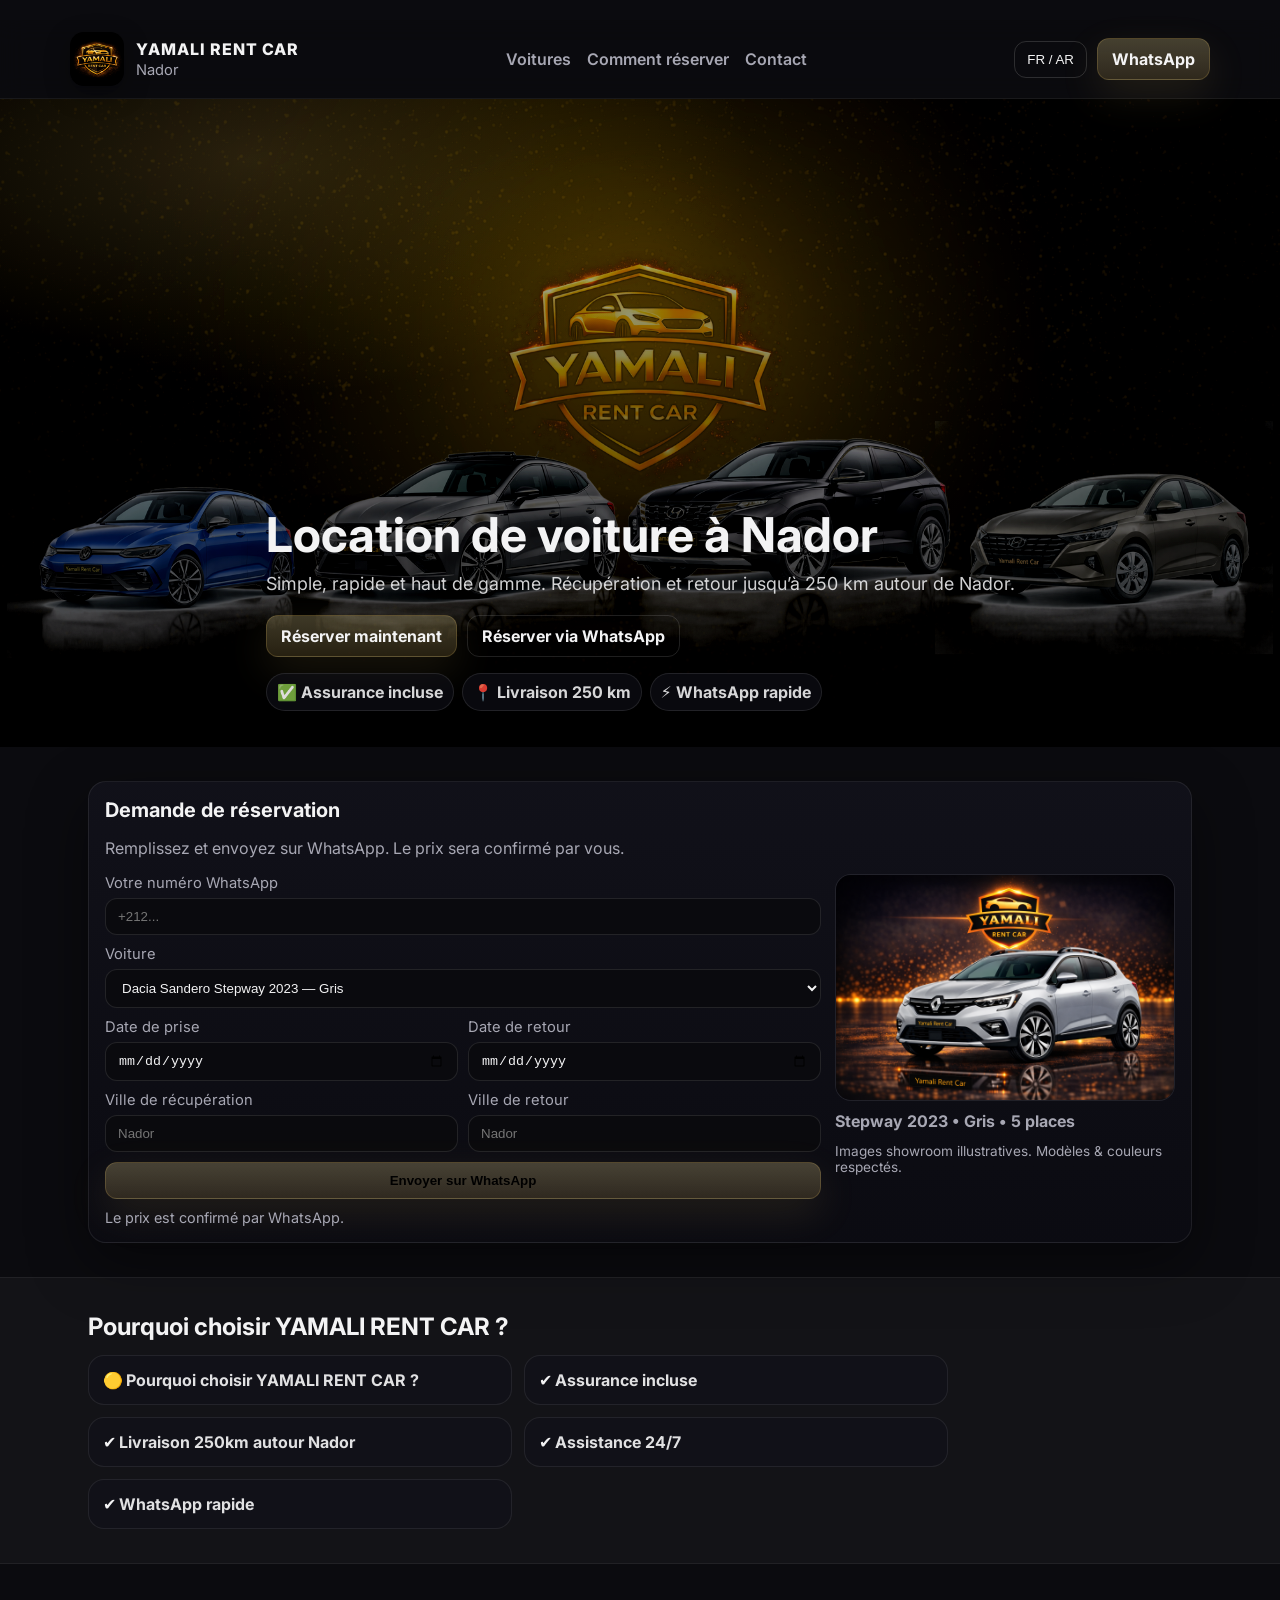
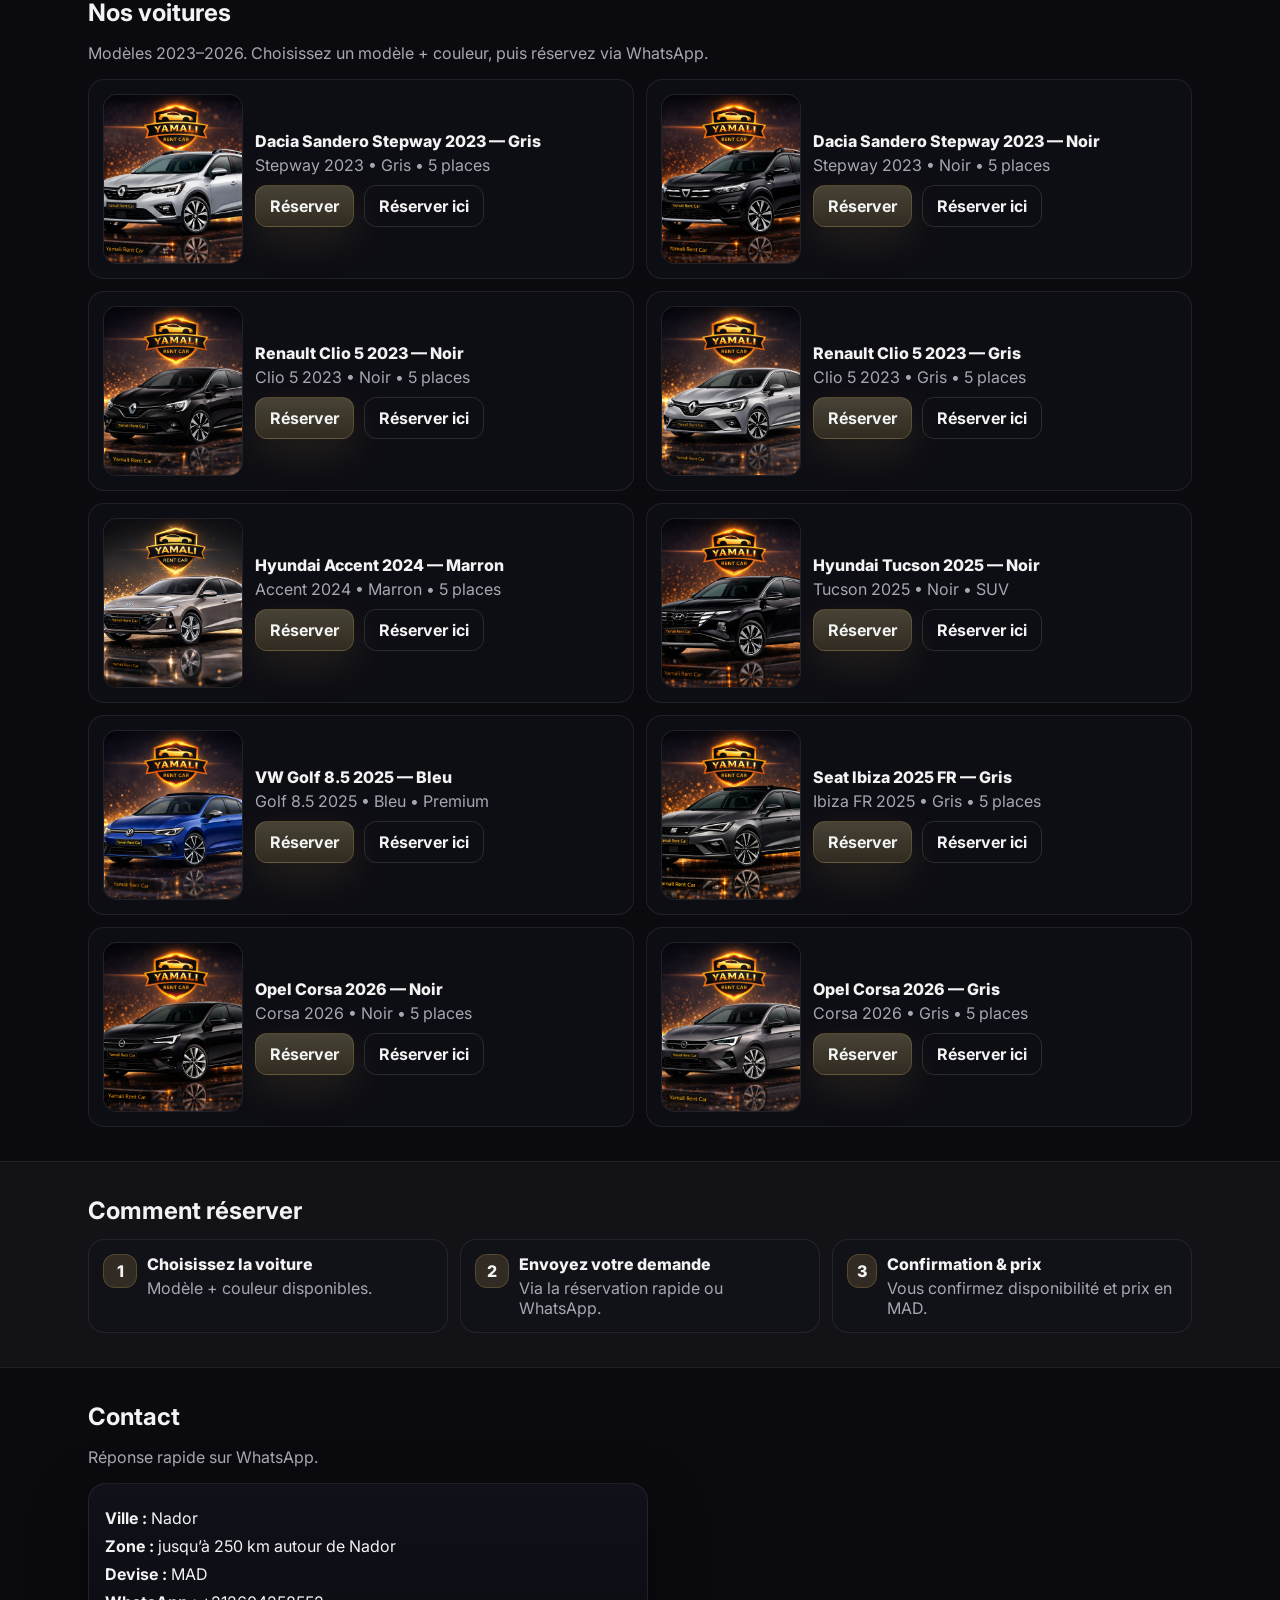
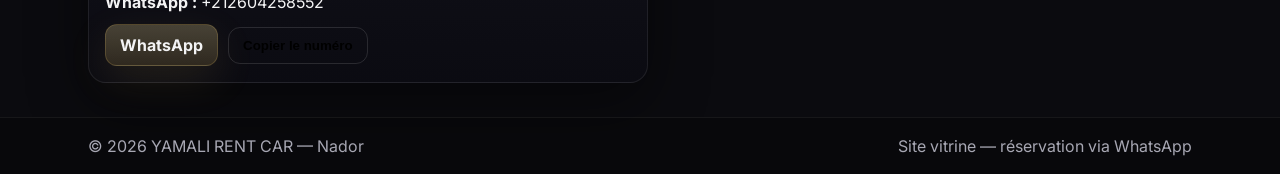
==== index.html @ b8cee0b6 "Add files via upload" ====
<!doctype html>
<html lang="fr" dir="ltr">
<head>
  <meta charset="utf-8" />
  <meta name="viewport" content="width=device-width, initial-scale=1" />
  <title>YAMALI RENT CAR — Nador | Location de voiture</title>
  <meta name="description" content="YAMALI RENT CAR à Nador — réservation rapide via WhatsApp. Récupération et retour jusqu’à 250 km autour de Nador." />
  <link rel="icon" href="assets/logo.png" />
  <link rel="preconnect" href="https://fonts.googleapis.com">
  <link rel="preconnect" href="https://fonts.gstatic.com" crossorigin>
  <link href="https://fonts.googleapis.com/css2?family=Inter:wght@400;600;800&family=Noto+Kufi+Arabic:wght@400;600;800&display=swap" rel="stylesheet">
  <link rel="stylesheet" href="styles.css?v=5" />
</head>
<body>
  <header class="header">
    <div class="container header__inner">
      <a class="brand" href="#top" aria-label="YAMALI RENT CAR">
        <img src="assets/logo.png" alt="YAMALI RENT CAR" class="brand__logo" />
        <div class="brand__text">
          <div class="brand__name">YAMALI RENT CAR</div>
          <div class="brand__city">Nador</div>
        </div>
      </a>

      <nav class="nav">
        <a href="#cars" data-i18n="nav_cars">Voitures</a>
        <a href="#how" data-i18n="nav_how">Comment réserver</a>
        <a href="#contact" data-i18n="nav_contact">Contact</a>
      </nav>

      <div class="actions">
        <button class="lang" id="langBtn" aria-label="Changer de langue">FR / AR</button>
        <a class="btn btn--primary" id="waTop" target="_blank" rel="noopener" href="https://wa.me/212604258552" data-i18n="cta_whatsapp">WhatsApp</a>
      </div>
    </div>
  </header>

  <main id="top">
    <section class="heroCover" aria-label="Hero">
      <div class="heroCover__bg" role="img" aria-label="Showroom"></div>
      <div class="container heroCover__inner">
        <h1 data-i18n="hero_title">Location de voiture à Nador</h1>
        <p class="lead" data-i18n="hero_sub">Simple, rapide et haut de gamme. Récupération et retour jusqu’à 250 km autour de Nador.</p>
        <div class="heroCover__cta">
          <a class="btn btn--primary" href="#reserve" data-i18n="cta_reserve">Réserver maintenant</a>
          <a class="btn btn--ghost" id="waHero" target="_blank" rel="noopener" href="https://wa.me/212604258552" data-i18n="cta_reserve_whatsapp">Réserver via WhatsApp</a>
        </div>

        <div class="badges">
          <div class="badge" data-i18n="badge_1">✅ Assurance incluse</div>
          <div class="badge" data-i18n="badge_2">📍 Livraison 250 km</div>
          <div class="badge" data-i18n="badge_3">⚡ WhatsApp rapide</div>
        </div>
      </div>
    </section>

    <section class="section" id="reserve">
      <div class="container">
        <div class="card">
          <div class="reserveHeader">
            <div>
              <h2 data-i18n="card_title">Demande de réservation</h2>
              <p class="muted" data-i18n="card_sub">Remplissez et envoyez sur WhatsApp. Le prix sera confirmé par vous.</p>
            </div>
          </div>

          <div class="reserve__grid">
            <form id="quickForm" class="reserve__form">
              <label>
                <span data-i18n="f_whatsapp">Votre numéro WhatsApp</span>
                <input id="clientPhone" type="tel" placeholder="+212..." required />
              </label>

              <label>
                <span data-i18n="f_car">Voiture</span>
                <select id="carSelect"></select>
              </label>

              <div class="grid2">
                <label>
                  <span data-i18n="f_pickup_date">Date de prise</span>
                  <input id="pickupDate" type="date" required />
                </label>
                <label>
                  <span data-i18n="f_return_date">Date de retour</span>
                  <input id="returnDate" type="date" required />
                </label>
              </div>

              <div class="grid2">
                <label>
                  <span data-i18n="f_pickup_city">Ville de récupération</span>
                  <input id="pickupCity" type="text" placeholder="Nador" />
                </label>
                <label>
                  <span data-i18n="f_return_city">Ville de retour</span>
                  <input id="returnCity" type="text" placeholder="Nador" />
                </label>
              </div>

              <button class="btn btn--primary btn--full" type="submit" data-i18n="f_send">
                Envoyer sur WhatsApp
              </button>
              <p class="hint" data-i18n="f_hint">Le prix est confirmé par WhatsApp.</p>
            </form>

            <div class="reserve__preview">
              <div class="preview__frame">
                <img id="carPreview" src="assets/cars/car_01.svg" alt="Aperçu voiture" />
              </div>
              <div class="preview__meta" id="carMeta"></div>
              <p class="hint small" data-i18n="photo_note">Images showroom illustratives. Modèles & couleurs respectés.</p>
            </div>
          </div>
        </div>
      </div>
    </section>

    <section class="section section--alt" id="why">
      <div class="container">
        <div class="section__head">
          <h2 data-i18n="why_title">Pourquoi choisir YAMALI RENT CAR ?</h2>
        </div>

        <div class="whyGrid">
          <div class="whyItem">🟡 <span data-i18n="why_0">Pourquoi choisir YAMALI RENT CAR ?</span></div>
          <div class="whyItem">✔ <span data-i18n="why_1">Assurance incluse</span></div>
          <div class="whyItem">✔ <span data-i18n="why_2">Livraison 250km autour Nador</span></div>
          <div class="whyItem">✔ <span data-i18n="why_3">Assistance 24/7</span></div>
          <div class="whyItem">✔ <span data-i18n="why_4">WhatsApp rapide</span></div>
        </div>
      </div>
    </section>

    <section id="cars" class="section">
      <div class="container">
        <div class="section__head">
          <h2 data-i18n="cars_title">Nos voitures</h2>
          <p class="muted" data-i18n="cars_sub">Modèles 2023–2026. Choisissez un modèle + couleur, puis réservez via WhatsApp.</p>
        </div>

        <div class="cars" id="carsGrid"></div>
      </div>
    </section>

    <section id="how" class="section section--alt">
      <div class="container">
        <div class="section__head">
          <h2 data-i18n="how_title">Comment réserver</h2>
        </div>

        <div class="steps">
          <div class="step">
            <div class="step__n">1</div>
            <div>
              <div class="step__t" data-i18n="how_1_t">Choisissez la voiture</div>
              <div class="muted" data-i18n="how_1_s">Modèle + couleur disponibles.</div>
            </div>
          </div>
          <div class="step">
            <div class="step__n">2</div>
            <div>
              <div class="step__t" data-i18n="how_2_t">Envoyez votre demande</div>
              <div class="muted" data-i18n="how_2_s">Via la réservation rapide ou WhatsApp.</div>
            </div>
          </div>
          <div class="step">
            <div class="step__n">3</div>
            <div>
              <div class="step__t" data-i18n="how_3_t">Confirmation & prix</div>
              <div class="muted" data-i18n="how_3_s">Vous confirmez disponibilité et prix en MAD.</div>
            </div>
          </div>
        </div>
      </div>
    </section>

    <section id="contact" class="section">
      <div class="container">
        <div class="section__head">
          <h2 data-i18n="contact_title">Contact</h2>
          <p class="muted" data-i18n="contact_sub">Réponse rapide sur WhatsApp.</p>
        </div>

        <div class="contact">
          <div class="contact__card card">
            <div class="contact__line"><strong data-i18n="contact_city">Ville :</strong> Nador</div>
            <div class="contact__line"><strong data-i18n="contact_area">Zone :</strong> <span data-i18n="contact_area_val">jusqu’à 250 km autour de Nador</span></div>
            <div class="contact__line"><strong data-i18n="contact_currency">Devise :</strong> MAD</div>
            <div class="contact__line"><strong data-i18n="contact_phone">WhatsApp :</strong> <span id="phoneText"></span></div>

            <div class="contact__cta">
              <a class="btn btn--primary" id="waBottom" target="_blank" rel="noopener" href="https://wa.me/212604258552" data-i18n="cta_whatsapp">WhatsApp</a>
              <button class="btn btn--ghost" id="copyBtn" type="button" data-i18n="cta_copy">Copier le numéro</button>
              <span class="hint" id="copyHint"></span>
            </div>
          </div>
        </div>
      </div>
    </section>
  </main>

  <footer class="footer">
    <div class="container footer__inner">
      <div>© <span id="year"></span> YAMALI RENT CAR — Nador</div>
      <div class="muted">Site vitrine — réservation via WhatsApp</div>
    </div>
  </footer>

  <script src="script.js?v=5"></script>
</body>
</html>
---- styles.css ----
:root{
  --bg:#0b0b0f;
  --card:#12121a;
  --txt:#f3f3f4;
  --muted:#a7a7b3;
  --gold:#d6b25e;
  --gold2:#f0dc97;
  --border:rgba(214,178,94,.22);
  --shadow: 0 20px 60px rgba(0,0,0,.45);
}
*{box-sizing:border-box}
html,body{margin:0;padding:0}
body{
  font-family: Inter, system-ui, -apple-system, Segoe UI, Roboto, Arial, sans-serif;
  background: var(--bg);
  color: var(--txt);
}
[dir="rtl"] body{font-family:"Noto Kufi Arabic", Inter, system-ui, sans-serif;}
a{color:inherit;text-decoration:none}
.container{max-width:1140px;margin:0 auto;padding:0 18px}

.header{
  position:sticky;top:0;z-index:50;
  backdrop-filter: blur(12px);
  background: rgba(11,11,15,.65);
  border-bottom:1px solid rgba(255,255,255,.06);
}
.header__inner{display:flex;align-items:center;justify-content:space-between;gap:12px;padding:12px 0}
.brand{display:flex;align-items:center;gap:12px}
.brand__logo{width:54px;height:54px;object-fit:cover;border-radius:14px;box-shadow:0 8px 24px rgba(0,0,0,.35)}
.brand__name{font-weight:800;letter-spacing:.06em}
.brand__city{color:var(--muted);font-size:.92rem;margin-top:2px}
.nav{display:flex;gap:16px}
.nav a{color:var(--muted);font-weight:600}
.nav a:hover{color:var(--txt)}
.actions{display:flex;gap:10px;align-items:center}
.lang{
  background:transparent;border:1px solid rgba(255,255,255,.14);
  color:var(--txt);padding:10px 12px;border-radius:12px;cursor:pointer;
}
.btn{
  display:inline-flex;align-items:center;justify-content:center;
  padding:10px 14px;border-radius:12px;font-weight:700;gap:8px;
  border:1px solid rgba(255,255,255,.12);
  transition: transform .12s ease, border-color .12s ease, background .12s ease;
}
.btn--primary{
  background: linear-gradient(180deg, rgba(240,220,151,.26), rgba(214,178,94,.18));
  border-color: var(--border);
  box-shadow: 0 14px 40px rgba(214,178,94,.12);
}
.btn--primary:hover{transform:translateY(-1px); border-color: rgba(214,178,94,.36)}
.btn--ghost{background:transparent}
.btn--full{width:100%}

.heroCover{
  position:relative;
  min-height: 72vh;
  display:flex;
  align-items:flex-end;
  padding: 34px 0 26px;
  overflow:hidden;
}
.heroCover__bg{
  position:absolute; inset:0;
  background-image: url("/assets/showroom/showroom_01.svg");
  background-size: cover;
  background-position: center;
  transform: scale(1.02);
  filter: saturate(1.05) contrast(1.05);
}
.heroCover__bg:after{
  content:"";
  position:absolute; inset:0;
  background: radial-gradient(900px 420px at 20% 10%, rgba(214,178,94,.20), transparent 55%),
              linear-gradient(180deg, rgba(0,0,0,.25), rgba(0,0,0,.78));
}
.heroCover__inner{
  position:relative;
  max-width: 900px;
  padding-bottom: 10px;
}
.heroCover h1{
  font-size: 3.0rem; line-height:1.05; margin: 0 0 10px;
  text-shadow: 0 20px 50px rgba(0,0,0,.6);
}
.lead{color: rgba(243,243,244,.86); font-size:1.12rem; line-height:1.6; margin:0 0 16px; max-width: 760px}
.heroCover__cta{display:flex;gap:10px;flex-wrap:wrap}
.badges{display:flex;gap:8px;flex-wrap:wrap;margin-top:16px}
.badge{
  border:1px solid rgba(255,255,255,.10);
  background: rgba(18,18,26,.55);
  padding:8px 10px;border-radius:999px;color:rgba(243,243,244,.88);font-weight:700;
}

.section{padding:34px 0}
.section--alt{background: rgba(255,255,255,.03);border-top:1px solid rgba(255,255,255,.06);border-bottom:1px solid rgba(255,255,255,.06)}
.section__head{margin-bottom:14px}
.section__head h2{margin:0 0 6px}

.card{
  background: linear-gradient(180deg, rgba(18,18,26,.92), rgba(12,12,18,.92));
  border:1px solid rgba(255,255,255,.08);
  border-radius:18px;padding:16px;box-shadow:var(--shadow);
}
.card h2{margin:0 0 6px;font-size:1.25rem}
.muted{color:var(--muted)}
.hint{margin:0;color:var(--muted);font-size:.9rem}
.hint.small{margin-top:10px;font-size:.85rem}

.reserve__grid{display:grid;grid-template-columns: 1fr 340px;gap:14px;margin-top:12px}
.reserve__preview .preview__frame{
  border-radius:16px;
  border:1px solid rgba(255,255,255,.08);
  overflow:hidden;
  background: rgba(18,18,26,.55);
}
.reserve__preview img{display:block;width:100%;height:auto;opacity:0;transform:translateY(3px);transition:opacity .18s ease, transform .18s ease}
.reserve__preview img.show{opacity:1;transform:translateY(0)}
.preview__meta{margin-top:10px;color:var(--muted);font-weight:700;line-height:1.35}

form{display:flex;flex-direction:column;gap:10px}
label span{display:block;color:var(--muted);font-size:.92rem;margin-bottom:6px}
input,select{
  width:100%;padding:10px 12px;border-radius:12px;
  background: rgba(10,10,14,.9);
  border:1px solid rgba(255,255,255,.10);
  color:var(--txt);
}
.grid2{display:grid;grid-template-columns: 1fr 1fr;gap:10px}

.whyGrid{
  display:grid;
  grid-template-columns: repeat(2, minmax(0,1fr));
  gap:12px;
  max-width: 860px;
}
.whyItem{
  padding:14px;
  border-radius:16px;
  border:1px solid rgba(255,255,255,.08);
  background: rgba(18,18,26,.55);
  font-weight:800;
}
.whyItem span{font-weight:700;color: rgba(243,243,244,.92)}

.cars{display:grid;grid-template-columns: repeat(2, 1fr);gap:12px}
.car{
  padding:14px;border-radius:16px;
  border:1px solid rgba(255,255,255,.08);
  background: rgba(18,18,26,.55);
  display:grid;grid-template-columns: 140px 1fr;gap:12px;align-items:center;
}
.car__img{
  height:170px;
border-radius:14px;overflow:hidden;border:1px solid rgba(255,255,255,.08);
  background: rgba(18,18,26,.55);
}
.car__img img{display:block;width:100%;height:100%;object-fit:cover}
.car__name{font-weight:800}
.car__sub{color:var(--muted);margin-top:4px}
.car__actions{margin-top:10px;display:flex;gap:10px;flex-wrap:wrap}

.steps{display:grid;grid-template-columns: repeat(3, 1fr);gap:12px}
.step{display:flex;gap:10px;align-items:flex-start;padding:14px;border-radius:16px;border:1px solid rgba(255,255,255,.08);background: rgba(18,18,26,.55)}
.step__n{width:34px;height:34px;border-radius:12px;background: rgba(214,178,94,.16);border:1px solid var(--border);display:flex;align-items:center;justify-content:center;font-weight:800}
.step__t{font-weight:800;margin-bottom:4px}

.contact__card{max-width:560px}
.contact__line{margin:8px 0}
.contact__cta{display:flex;gap:10px;flex-wrap:wrap;margin-top:12px;align-items:center}
.footer{padding:18px 0;border-top:1px solid rgba(255,255,255,.06);background: rgba(0,0,0,.25)}
.footer__inner{display:flex;justify-content:space-between;gap:10px;flex-wrap:wrap;color:var(--muted)}

@media (max-width: 980px){
  .nav{display:none}
  .cars{grid-template-columns:1fr}
  .steps{grid-template-columns:1fr}
  .reserve__grid{grid-template-columns: 1fr}
  .heroCover h1{font-size:2.05rem}
  .whyGrid{grid-template-columns:1fr}
}


/* V4 fix: always show preview images (avoid opacity hidden on some browsers/caches) */
.reserve__preview img{opacity:1 !important;transform:none !important;}
/* FIX GLOBAL: le header fixe cache le contenu */
:root { --navH: 20px; }  /* si besoin: 88px ou 104px */

body {
  padding-top: var(--navH) !important;
}

/* le hero n'a plus besoin d'être poussé trop bas */
.hero {
  padding-top: 40px !important;
}
section, .section {
  scroll-margin-top: calc(var(--navH) + 16px);
}
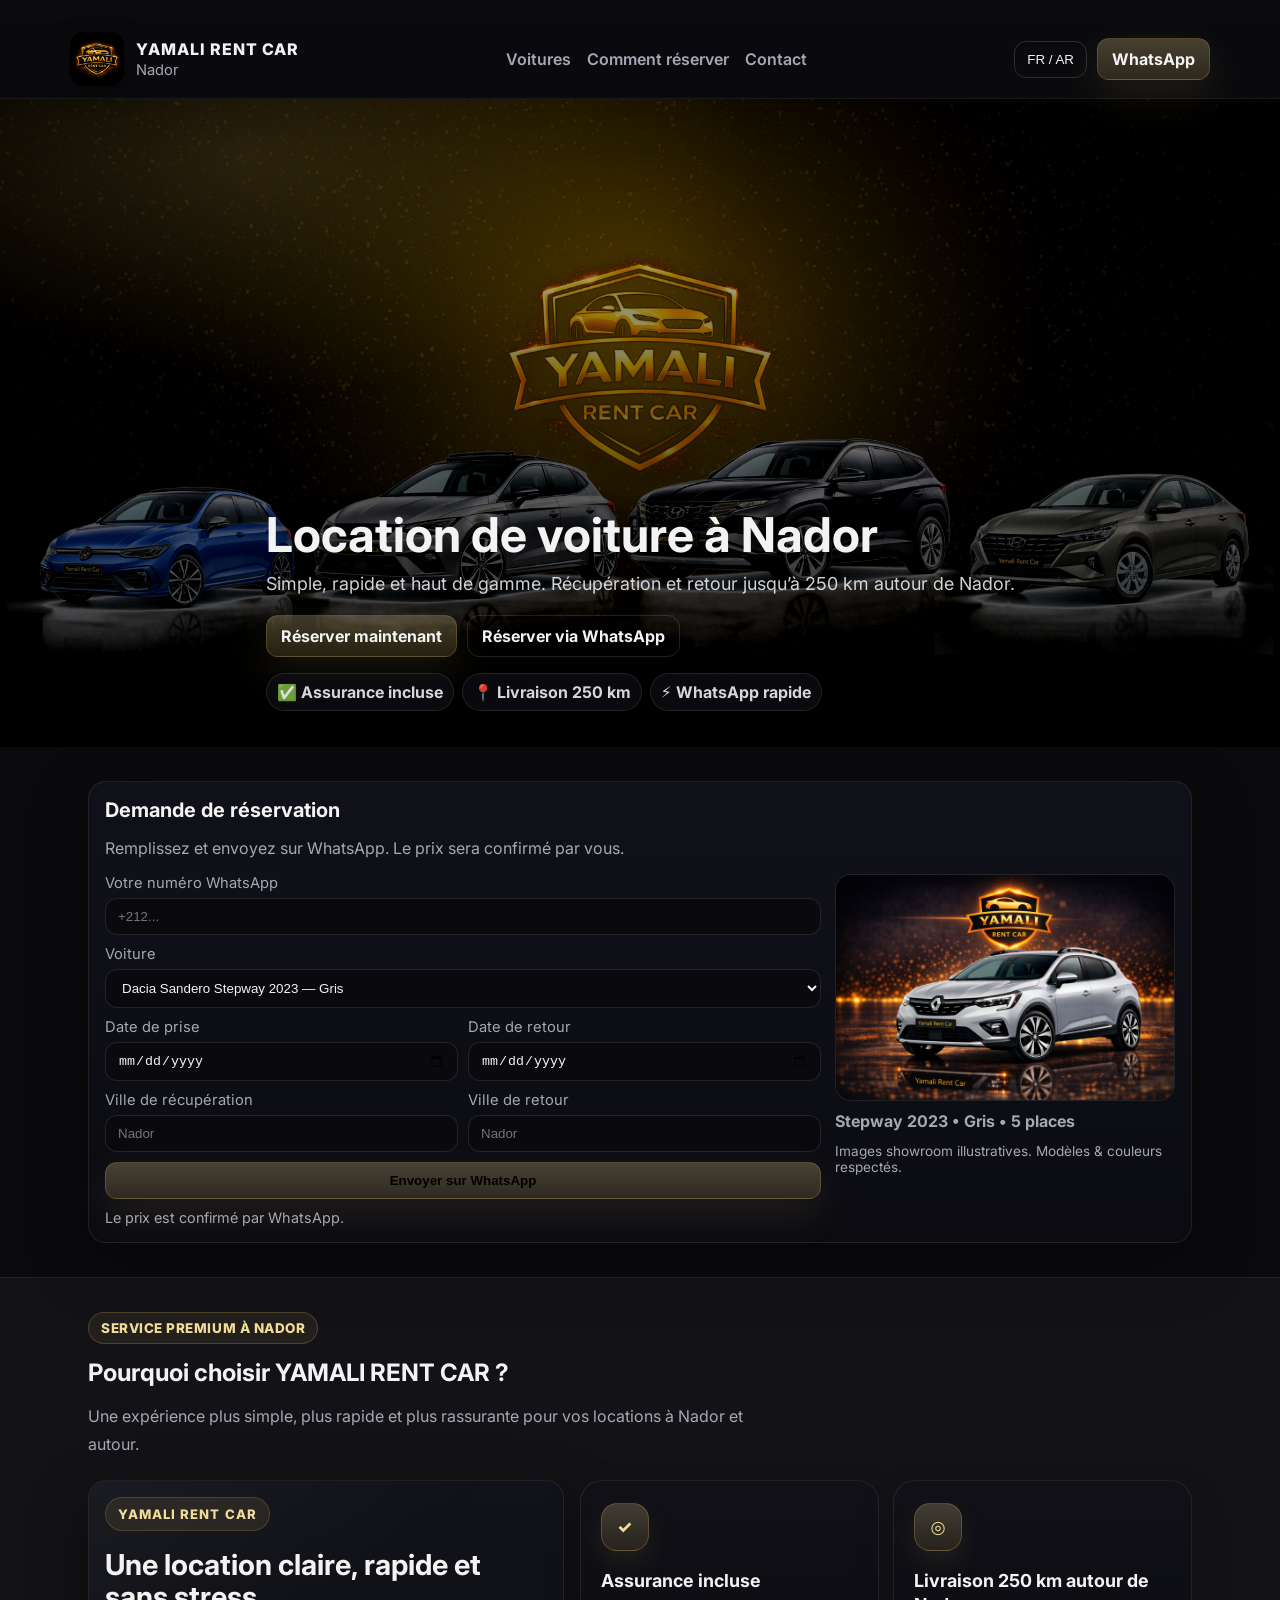
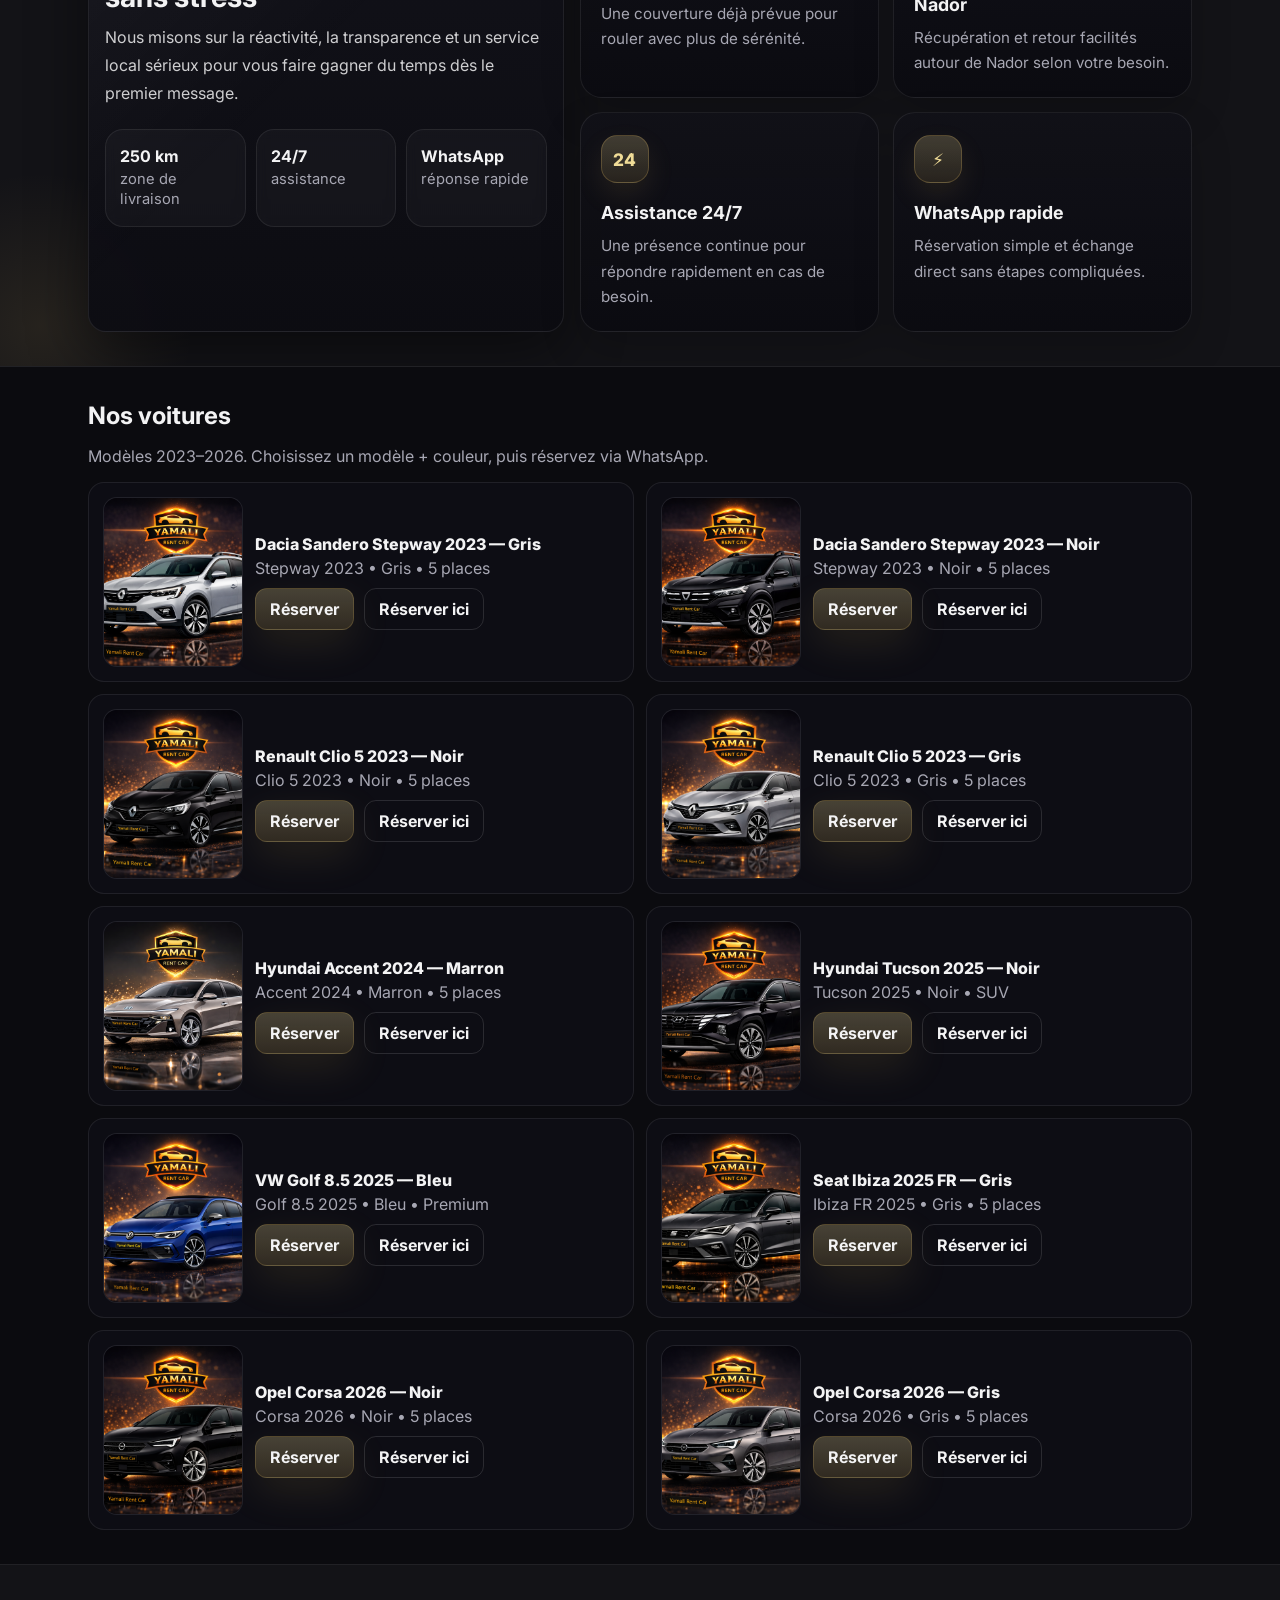
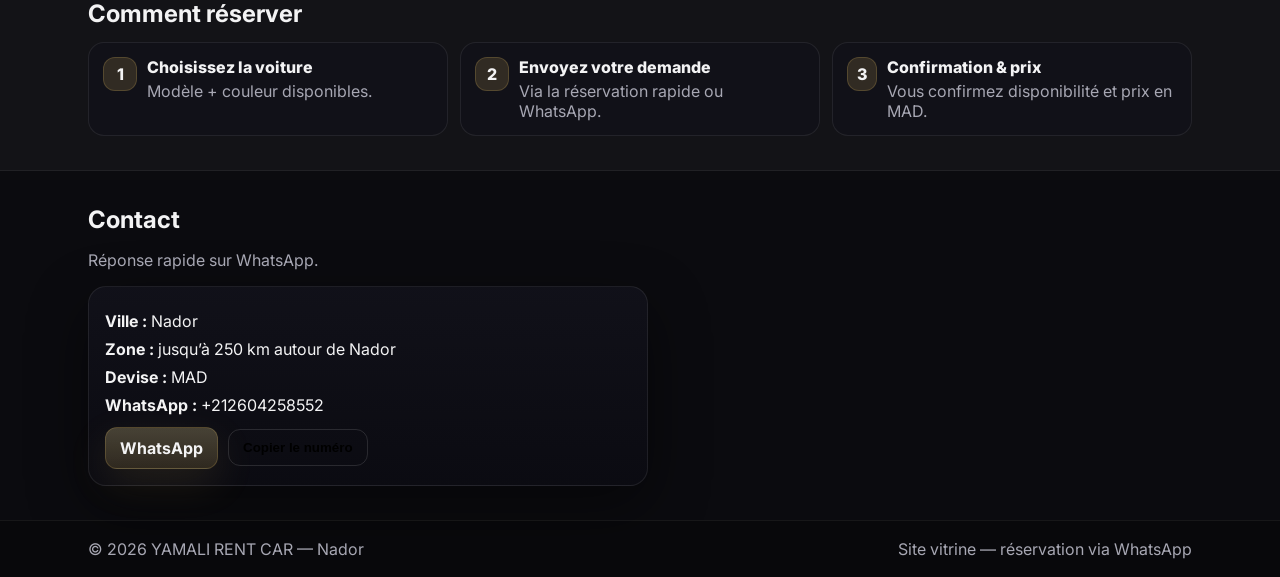
==== commit 142cae16: "Add files via upload" ====
--- a/index.html
+++ b/index.html
@@ -9,7 +9,7 @@
   <link rel="preconnect" href="https://fonts.googleapis.com">
   <link rel="preconnect" href="https://fonts.gstatic.com" crossorigin>
   <link href="https://fonts.googleapis.com/css2?family=Inter:wght@400;600;800&family=Noto+Kufi+Arabic:wght@400;600;800&display=swap" rel="stylesheet">
-  <link rel="stylesheet" href="styles.css?v=5" />
+  <link rel="stylesheet" href="styles.css?v=6" />
 </head>
 <body>
   <header class="header">
@@ -116,18 +116,71 @@
       </div>
     </section>
 
-    <section class="section section--alt" id="why">
-      <div class="container">
-        <div class="section__head">
-          <h2 data-i18n="why_title">Pourquoi choisir YAMALI RENT CAR ?</h2>
-        </div>
-
-        <div class="whyGrid">
-          <div class="whyItem">🟡 <span data-i18n="why_0">Pourquoi choisir YAMALI RENT CAR ?</span></div>
-          <div class="whyItem">✔ <span data-i18n="why_1">Assurance incluse</span></div>
-          <div class="whyItem">✔ <span data-i18n="why_2">Livraison 250km autour Nador</span></div>
-          <div class="whyItem">✔ <span data-i18n="why_3">Assistance 24/7</span></div>
-          <div class="whyItem">✔ <span data-i18n="why_4">WhatsApp rapide</span></div>
+    <section class="section section--alt whySection" id="why">
+      <div class="container">
+        <div class="section__head whySection__head">
+          <div>
+            <span class="section__eyebrow" data-i18n="why_eyebrow">Service premium à Nador</span>
+            <h2 data-i18n="why_title">Pourquoi choisir YAMALI RENT CAR ?</h2>
+            <p class="muted whySection__sub" data-i18n="why_sub">Une expérience plus simple, plus rapide et plus rassurante pour vos locations à Nador et autour.</p>
+          </div>
+        </div>
+
+        <div class="whyShowcase">
+          <div class="whyIntro card">
+            <div class="whyIntro__badge">YAMALI RENT CAR</div>
+            <h3 data-i18n="why_lead_title">Une location claire, rapide et sans stress</h3>
+            <p data-i18n="why_lead_text">Nous misons sur la réactivité, la transparence et un service local sérieux pour vous faire gagner du temps dès le premier message.</p>
+
+            <div class="whyStats">
+              <div class="whyStat">
+                <strong>250 km</strong>
+                <span data-i18n="why_stat_1">zone de livraison</span>
+              </div>
+              <div class="whyStat">
+                <strong>24/7</strong>
+                <span data-i18n="why_stat_2">assistance</span>
+              </div>
+              <div class="whyStat">
+                <strong>WhatsApp</strong>
+                <span data-i18n="why_stat_3">réponse rapide</span>
+              </div>
+            </div>
+          </div>
+
+          <div class="whyCards">
+            <article class="whyCard">
+              <div class="whyCard__icon">✓</div>
+              <div>
+                <h3 data-i18n="why_1">Assurance incluse</h3>
+                <p data-i18n="why_1_desc">Une couverture déjà prévue pour rouler avec plus de sérénité.</p>
+              </div>
+            </article>
+
+            <article class="whyCard">
+              <div class="whyCard__icon">◎</div>
+              <div>
+                <h3 data-i18n="why_2">Livraison 250 km autour de Nador</h3>
+                <p data-i18n="why_2_desc">Récupération et retour facilités autour de Nador selon votre besoin.</p>
+              </div>
+            </article>
+
+            <article class="whyCard">
+              <div class="whyCard__icon">24</div>
+              <div>
+                <h3 data-i18n="why_3">Assistance 24/7</h3>
+                <p data-i18n="why_3_desc">Une présence continue pour répondre rapidement en cas de besoin.</p>
+              </div>
+            </article>
+
+            <article class="whyCard">
+              <div class="whyCard__icon">⚡</div>
+              <div>
+                <h3 data-i18n="why_4">WhatsApp rapide</h3>
+                <p data-i18n="why_4_desc">Réservation simple et échange direct sans étapes compliquées.</p>
+              </div>
+            </article>
+          </div>
         </div>
       </div>
     </section>
@@ -207,6 +260,6 @@
     </div>
   </footer>
 
-  <script src="script.js?v=5"></script>
+  <script src="script.js?v=6"></script>
 </body>
 </html>
--- a/styles.css
+++ b/styles.css
@@ -98,6 +98,77 @@
 .section__head{margin-bottom:14px}
 .section__head h2{margin:0 0 6px}
 
+.section__eyebrow{display:inline-flex;align-items:center;gap:8px;padding:7px 12px;border-radius:999px;border:1px solid rgba(214,178,94,.24);background:rgba(214,178,94,.08);color:var(--gold2);font-size:.84rem;font-weight:800;letter-spacing:.04em;text-transform:uppercase;margin-bottom:14px}
+
+.whySection{position:relative;overflow:hidden}
+.whySection:before{
+  content:"";
+  position:absolute;inset:auto auto -120px -120px;
+  width:320px;height:320px;border-radius:50%;
+  background:radial-gradient(circle, rgba(214,178,94,.10), transparent 68%);
+  pointer-events:none;
+}
+.whySection__head{margin-bottom:22px}
+.whySection__sub{max-width:700px;line-height:1.7}
+.whyShowcase{display:grid;grid-template-columns:minmax(280px, 1.05fr) minmax(0, 1.35fr);gap:16px;align-items:stretch}
+.whyIntro{
+  position:relative;
+  padding:24px;
+  border-radius:24px;
+  overflow:hidden;
+  background:
+    radial-gradient(420px 240px at 18% 0%, rgba(214,178,94,.16), transparent 62%),
+    linear-gradient(180deg, rgba(20,20,29,.98), rgba(10,10,16,.96));
+  border:1px solid rgba(214,178,94,.14);
+}
+.whyIntro:after{
+  content:"";
+  position:absolute;inset:0;
+  background:linear-gradient(135deg, rgba(255,255,255,.04), transparent 45%);
+  pointer-events:none;
+}
+.whyIntro__badge{
+  display:inline-flex;align-items:center;justify-content:center;
+  min-height:34px;padding:0 12px;border-radius:999px;
+  border:1px solid rgba(214,178,94,.20);
+  background:rgba(214,178,94,.10);
+  color:var(--gold2);font-weight:800;font-size:.82rem;letter-spacing:.08em;
+}
+.whyIntro h3{margin:18px 0 10px;font-size:1.8rem;line-height:1.12;max-width:420px}
+.whyIntro p{margin:0;color:rgba(243,243,244,.84);line-height:1.75;max-width:500px}
+.whyStats{display:grid;grid-template-columns:repeat(3, minmax(0,1fr));gap:10px;margin-top:22px}
+.whyStat{
+  padding:16px 14px;border-radius:18px;
+  border:1px solid rgba(255,255,255,.08);
+  background:rgba(255,255,255,.03);
+  backdrop-filter:blur(6px);
+}
+.whyStat strong{display:block;font-size:1rem;color:var(--txt);margin-bottom:4px}
+.whyStat span{display:block;color:var(--muted);font-size:.92rem;line-height:1.35}
+.whyCards{display:grid;grid-template-columns:repeat(2, minmax(0,1fr));gap:14px}
+.whyCard{
+  position:relative;
+  padding:22px 20px;
+  border-radius:22px;
+  border:1px solid rgba(255,255,255,.08);
+  background:linear-gradient(180deg, rgba(17,17,24,.92), rgba(11,11,16,.90));
+  box-shadow:0 18px 40px rgba(0,0,0,.18);
+  min-height:176px;
+  transition:transform .18s ease, border-color .18s ease, box-shadow .18s ease;
+}
+.whyCard:hover{transform:translateY(-3px);border-color:rgba(214,178,94,.24);box-shadow:0 22px 54px rgba(0,0,0,.24)}
+.whyCard__icon{
+  width:48px;height:48px;border-radius:16px;
+  display:flex;align-items:center;justify-content:center;
+  margin-bottom:18px;
+  background:linear-gradient(180deg, rgba(240,220,151,.22), rgba(214,178,94,.12));
+  border:1px solid rgba(214,178,94,.26);
+  color:var(--gold2);font-weight:800;font-size:1.08rem;
+  box-shadow:0 12px 28px rgba(214,178,94,.10);
+}
+.whyCard h3{margin:0 0 8px;font-size:1.12rem;line-height:1.35}
+.whyCard p{margin:0;color:var(--muted);line-height:1.65;font-size:.95rem}
+
 .card{
   background: linear-gradient(180deg, rgba(18,18,26,.92), rgba(12,12,18,.92));
   border:1px solid rgba(255,255,255,.08);
@@ -129,21 +200,6 @@
 }
 .grid2{display:grid;grid-template-columns: 1fr 1fr;gap:10px}
 
-.whyGrid{
-  display:grid;
-  grid-template-columns: repeat(2, minmax(0,1fr));
-  gap:12px;
-  max-width: 860px;
-}
-.whyItem{
-  padding:14px;
-  border-radius:16px;
-  border:1px solid rgba(255,255,255,.08);
-  background: rgba(18,18,26,.55);
-  font-weight:800;
-}
-.whyItem span{font-weight:700;color: rgba(243,243,244,.92)}
-
 .cars{display:grid;grid-template-columns: repeat(2, 1fr);gap:12px}
 .car{
   padding:14px;border-radius:16px;
@@ -178,7 +234,15 @@
   .steps{grid-template-columns:1fr}
   .reserve__grid{grid-template-columns: 1fr}
   .heroCover h1{font-size:2.05rem}
-  .whyGrid{grid-template-columns:1fr}
+  .whyShowcase{grid-template-columns:1fr}
+}
+
+@media (max-width: 720px){
+  .whyIntro{padding:20px}
+  .whyIntro h3{font-size:1.45rem}
+  .whyStats{grid-template-columns:1fr}
+  .whyCards{grid-template-columns:1fr}
+  .whyCard{min-height:auto;padding:18px}
 }
 
 
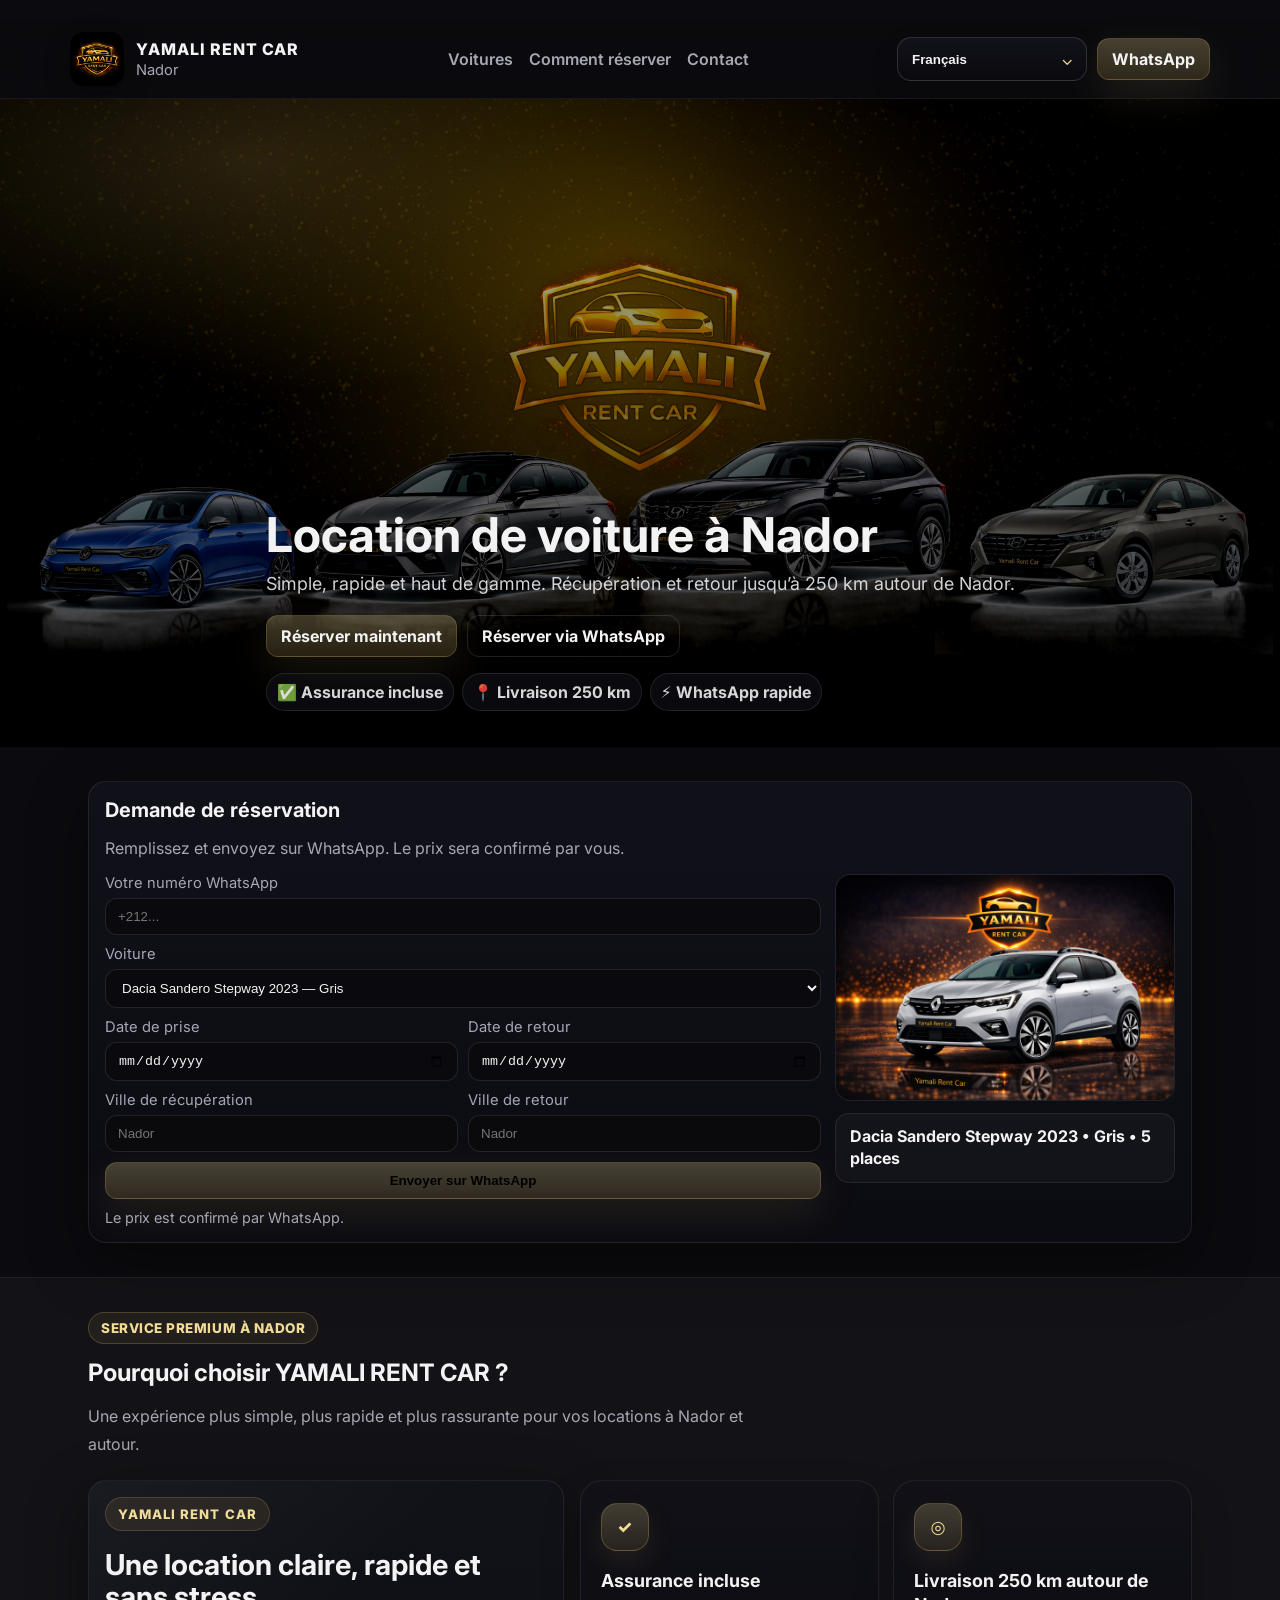
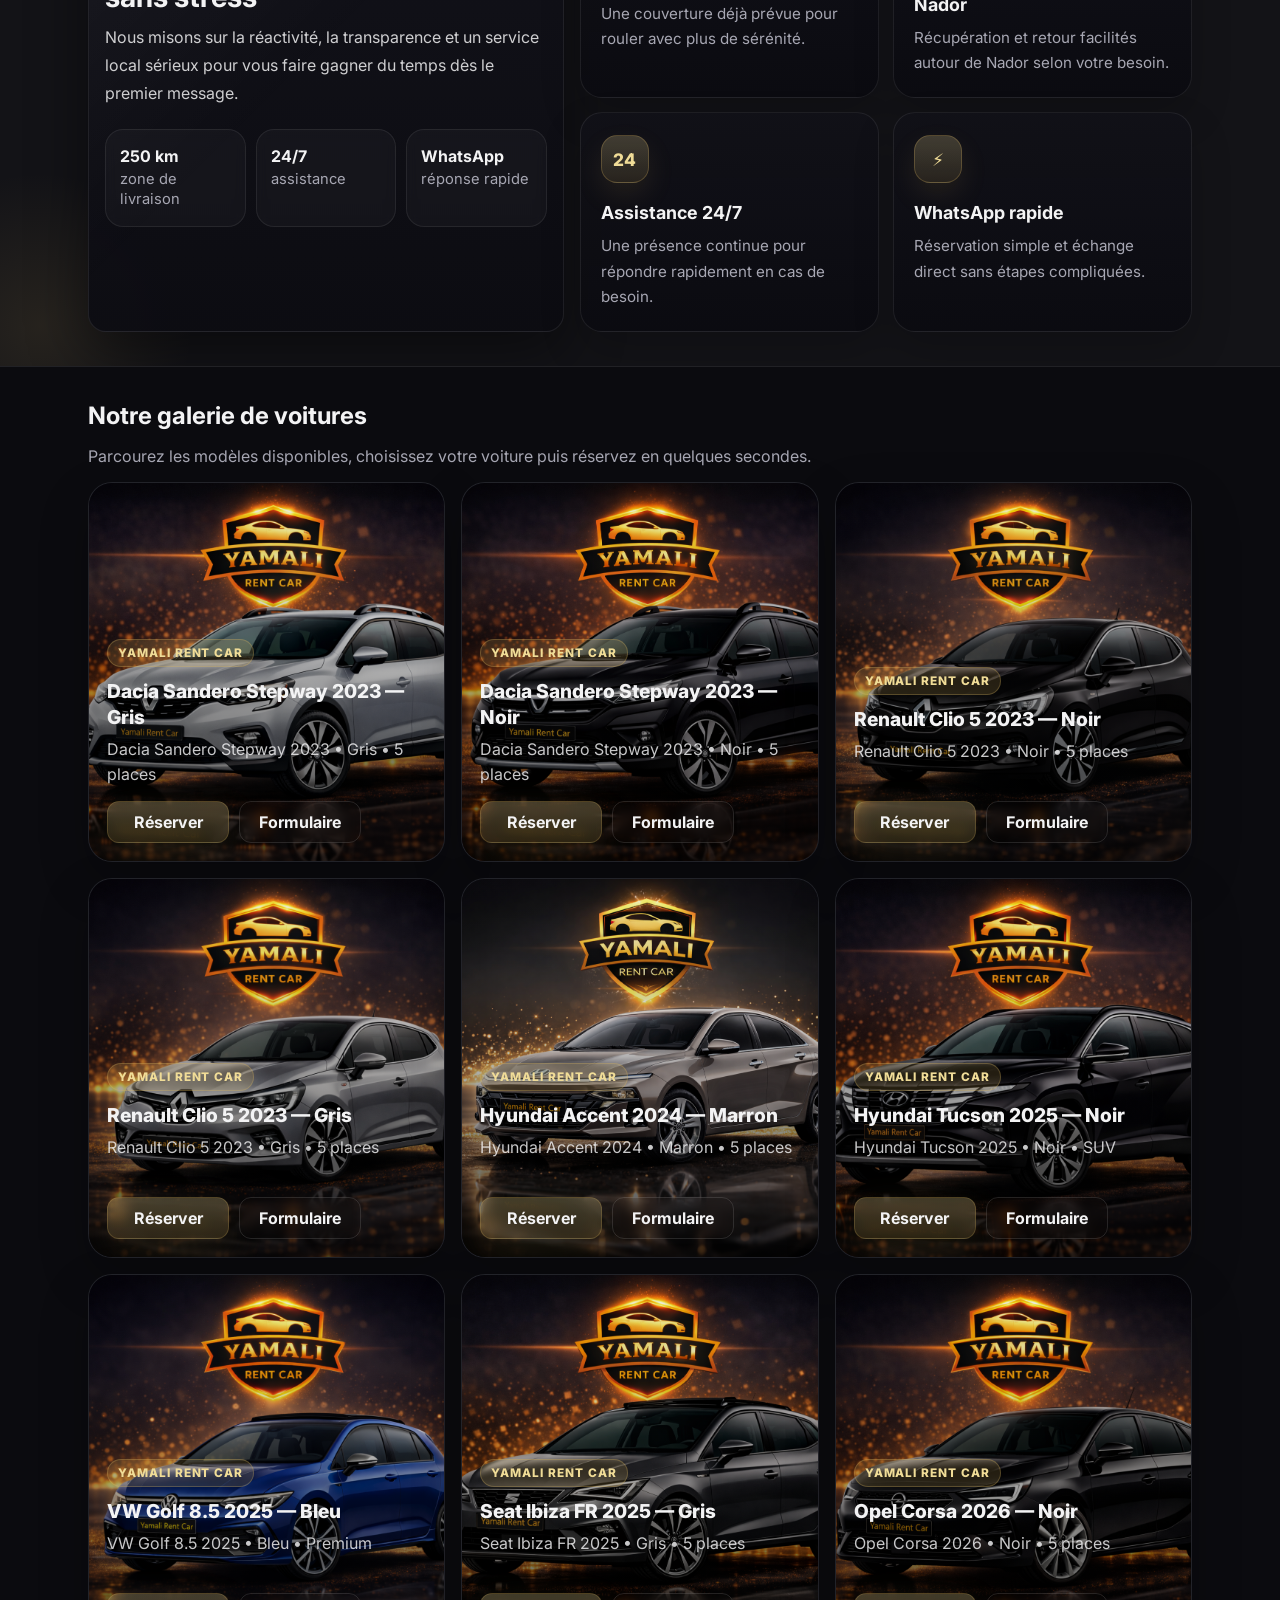
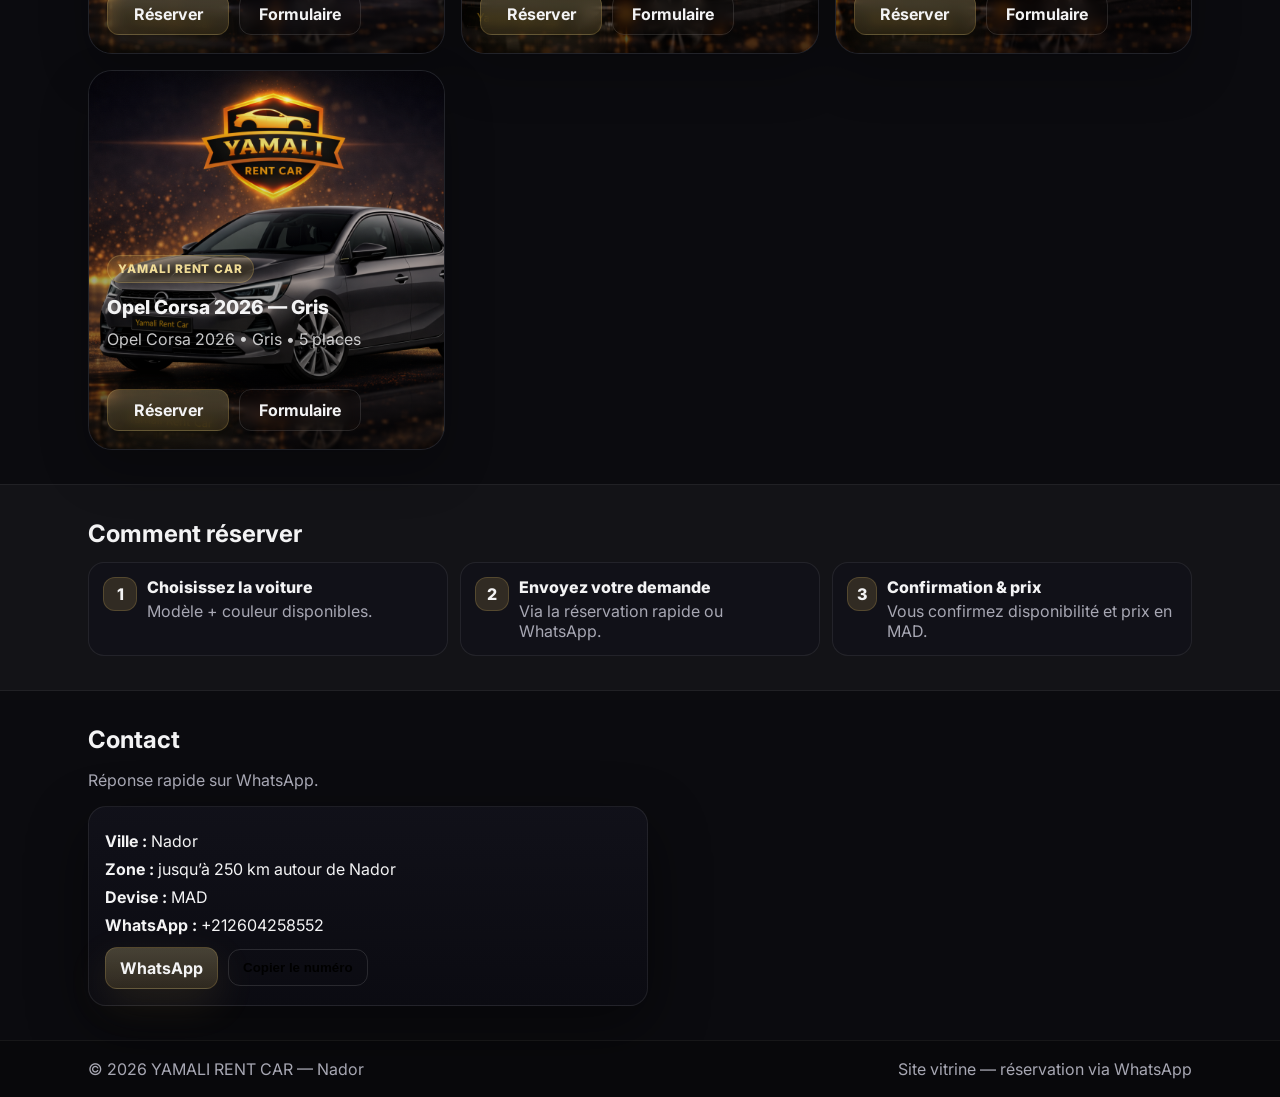
==== commit 36004344: "Add files via upload mise à jour" ====
--- a/index.html
+++ b/index.html
@@ -9,7 +9,7 @@
   <link rel="preconnect" href="https://fonts.googleapis.com">
   <link rel="preconnect" href="https://fonts.gstatic.com" crossorigin>
   <link href="https://fonts.googleapis.com/css2?family=Inter:wght@400;600;800&family=Noto+Kufi+Arabic:wght@400;600;800&display=swap" rel="stylesheet">
-  <link rel="stylesheet" href="styles.css?v=6" />
+  <link rel="stylesheet" href="styles.css?v=7" />
 </head>
 <body>
   <header class="header">
@@ -29,7 +29,15 @@
       </nav>
 
       <div class="actions">
-        <button class="lang" id="langBtn" aria-label="Changer de langue">FR / AR</button>
+        <label class="langWrap" aria-label="Choisir la langue">
+          <select class="langSelect" id="langSelect">
+            <option value="fr">Français</option>
+            <option value="ar">العربية</option>
+            <option value="en">English</option>
+            <option value="nl">Nederlands</option>
+            <option value="de">Deutsch</option>
+          </select>
+        </label>
         <a class="btn btn--primary" id="waTop" target="_blank" rel="noopener" href="https://wa.me/212604258552" data-i18n="cta_whatsapp">WhatsApp</a>
       </div>
     </div>
@@ -109,7 +117,6 @@
                 <img id="carPreview" src="assets/cars/car_01.svg" alt="Aperçu voiture" />
               </div>
               <div class="preview__meta" id="carMeta"></div>
-              <p class="hint small" data-i18n="photo_note">Images showroom illustratives. Modèles & couleurs respectés.</p>
             </div>
           </div>
         </div>
@@ -192,7 +199,7 @@
           <p class="muted" data-i18n="cars_sub">Modèles 2023–2026. Choisissez un modèle + couleur, puis réservez via WhatsApp.</p>
         </div>
 
-        <div class="cars" id="carsGrid"></div>
+        <div class="cars cars--gallery" id="carsGrid"></div>
       </div>
     </section>
 
@@ -256,10 +263,10 @@
   <footer class="footer">
     <div class="container footer__inner">
       <div>© <span id="year"></span> YAMALI RENT CAR — Nador</div>
-      <div class="muted">Site vitrine — réservation via WhatsApp</div>
+      <div class="muted" data-i18n="footer_note">Site vitrine — réservation via WhatsApp</div>
     </div>
   </footer>
 
-  <script src="script.js?v=6"></script>
+  <script src="script.js?v=7"></script>
 </body>
 </html>
--- a/styles.css
+++ b/styles.css
@@ -265,3 +265,135 @@
 
 
 
+
+/* V7 – gallery cards + wider language selector */
+.langWrap{position:relative;display:flex;align-items:center}
+.langSelect{
+  min-width:190px;
+  height:44px;
+  padding:0 42px 0 14px;
+  border-radius:14px;
+  border:1px solid rgba(255,255,255,.14);
+  background:linear-gradient(180deg, rgba(18,18,26,.96), rgba(10,10,15,.96));
+  color:var(--txt);
+  font-weight:700;
+  cursor:pointer;
+  outline:none;
+  appearance:none;
+  -webkit-appearance:none;
+  box-shadow:0 12px 28px rgba(0,0,0,.16);
+}
+.langWrap:after{
+  content:"⌄";
+  position:absolute;
+  right:14px;
+  top:50%;
+  transform:translateY(-50%);
+  color:var(--gold2);
+  pointer-events:none;
+  font-size:1rem;
+}
+[dir="rtl"] .langSelect{padding:0 14px 0 42px}
+[dir="rtl"] .langWrap:after{right:auto;left:14px}
+
+.reserve__preview .preview__meta{
+  margin-top:12px;
+  padding:12px 14px;
+  border-radius:14px;
+  border:1px solid rgba(255,255,255,.08);
+  background:rgba(255,255,255,.03);
+  color:var(--txt);
+}
+
+.cars--gallery{
+  display:grid;
+  grid-template-columns:repeat(3, minmax(0,1fr));
+  gap:16px;
+}
+.galleryCard{
+  position:relative;
+  min-height:380px;
+  border-radius:24px;
+  overflow:hidden;
+  border:1px solid rgba(255,255,255,.08);
+  background:#0f1017;
+  box-shadow:0 20px 50px rgba(0,0,0,.24);
+  isolation:isolate;
+}
+.galleryCard::after{
+  content:"";
+  position:absolute;
+  inset:0;
+  background:linear-gradient(180deg, rgba(0,0,0,.05) 0%, rgba(0,0,0,.15) 30%, rgba(0,0,0,.72) 100%);
+  z-index:1;
+  pointer-events:none;
+}
+.galleryCard__imgWrap,
+.galleryCard__img{
+  width:100%;
+  height:100%;
+}
+.galleryCard__img{
+  display:block;
+  object-fit:cover;
+  transition:transform .35s ease;
+}
+.galleryCard:hover .galleryCard__img{transform:scale(1.04)}
+.galleryCard__overlay{
+  position:absolute;
+  inset:auto 0 0;
+  z-index:2;
+  padding:18px;
+}
+.galleryCard__topline{
+  display:inline-flex;
+  align-items:center;
+  padding:6px 10px;
+  border-radius:999px;
+  background:rgba(214,178,94,.16);
+  border:1px solid rgba(214,178,94,.28);
+  color:var(--gold2);
+  font-size:.74rem;
+  font-weight:800;
+  letter-spacing:.08em;
+  text-transform:uppercase;
+  margin-bottom:12px;
+}
+.galleryCard__name{
+  font-size:1.2rem;
+  font-weight:800;
+  line-height:1.35;
+  margin-bottom:6px;
+}
+.galleryCard__meta{
+  color:rgba(243,243,244,.82);
+  line-height:1.55;
+  min-height:48px;
+}
+.galleryCard__actions{
+  display:flex;
+  flex-wrap:wrap;
+  gap:10px;
+  margin-top:14px;
+}
+.galleryCard__actions .btn{
+  min-width:122px;
+  backdrop-filter:blur(6px);
+}
+
+@media (max-width: 1120px){
+  .cars--gallery{grid-template-columns:repeat(2, minmax(0,1fr))}
+}
+
+@media (max-width: 980px){
+  .langSelect{min-width:160px}
+}
+
+@media (max-width: 720px){
+  .actions{width:100%;justify-content:space-between;gap:8px}
+  .langSelect{min-width:150px;max-width:100%}
+  .cars--gallery{grid-template-columns:1fr}
+  .galleryCard{min-height:350px}
+  .galleryCard__overlay{padding:16px}
+  .galleryCard__actions .btn{flex:1 1 0}
+}
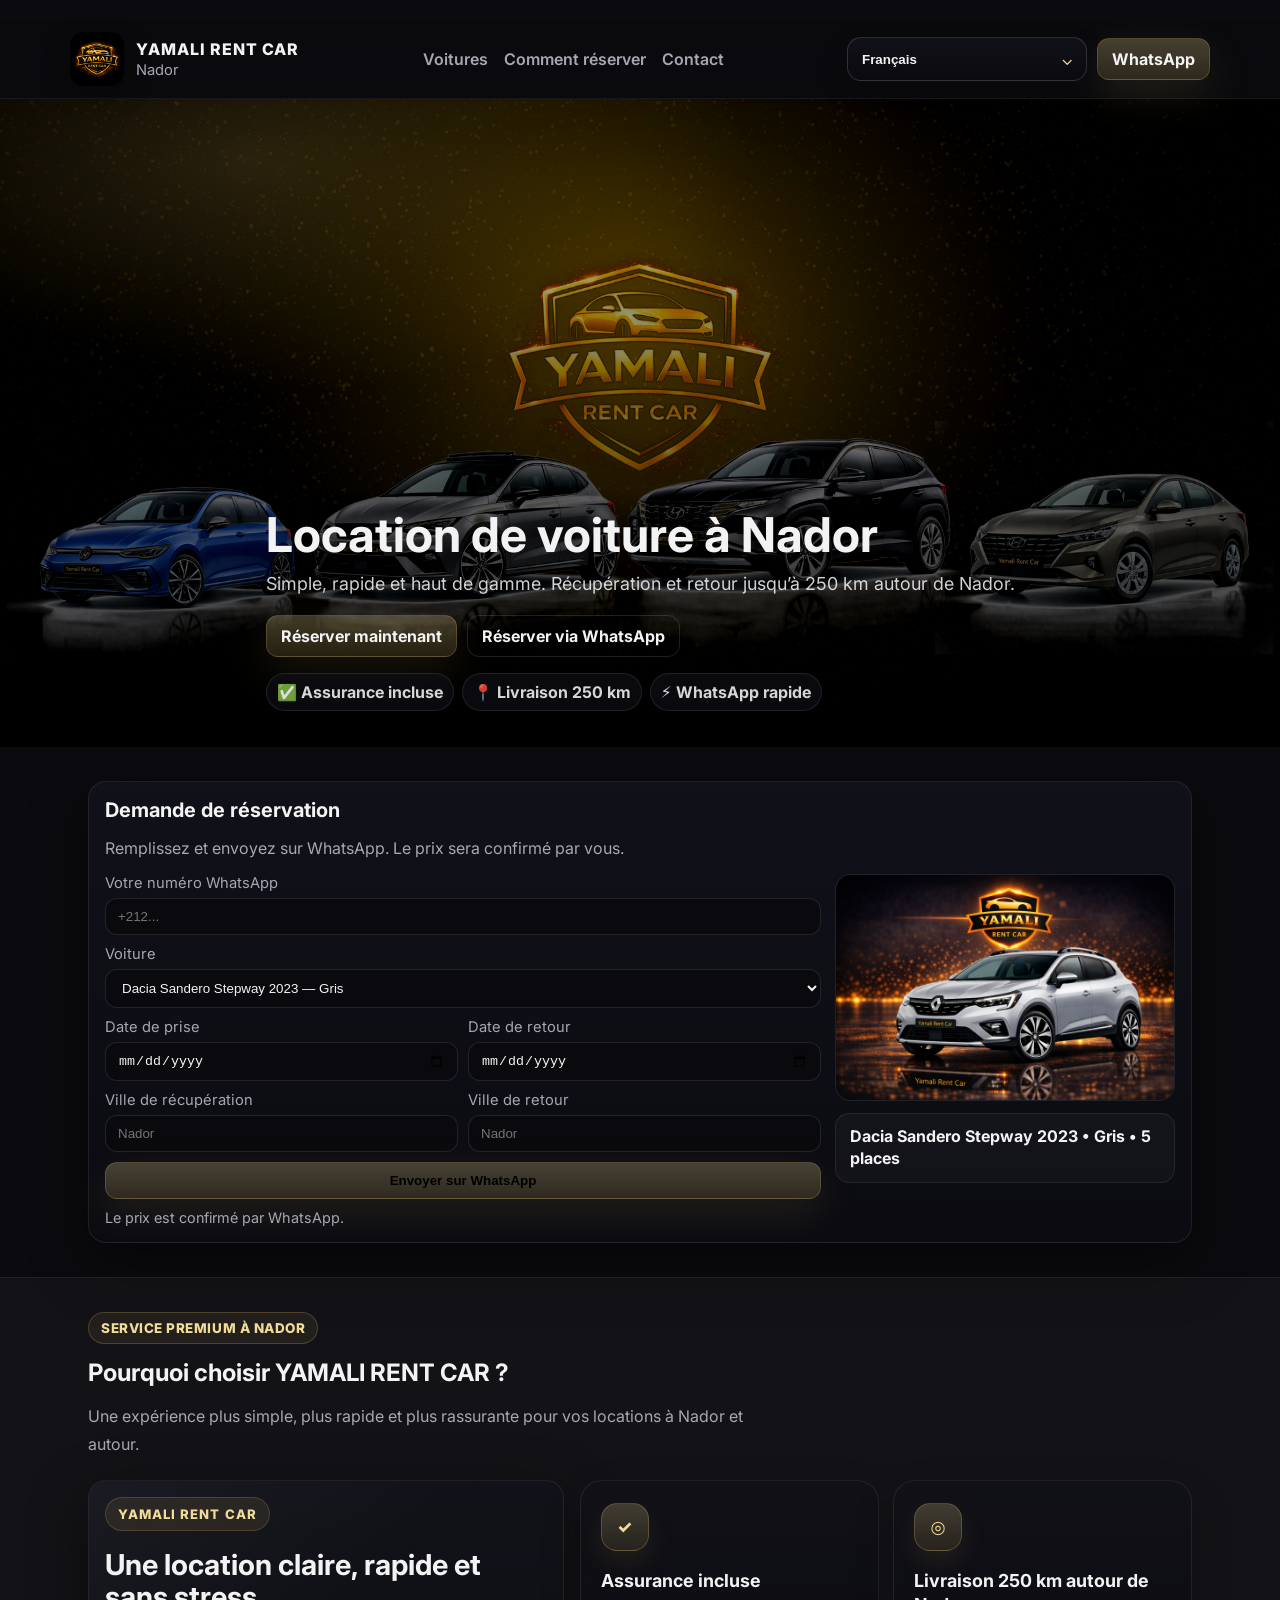
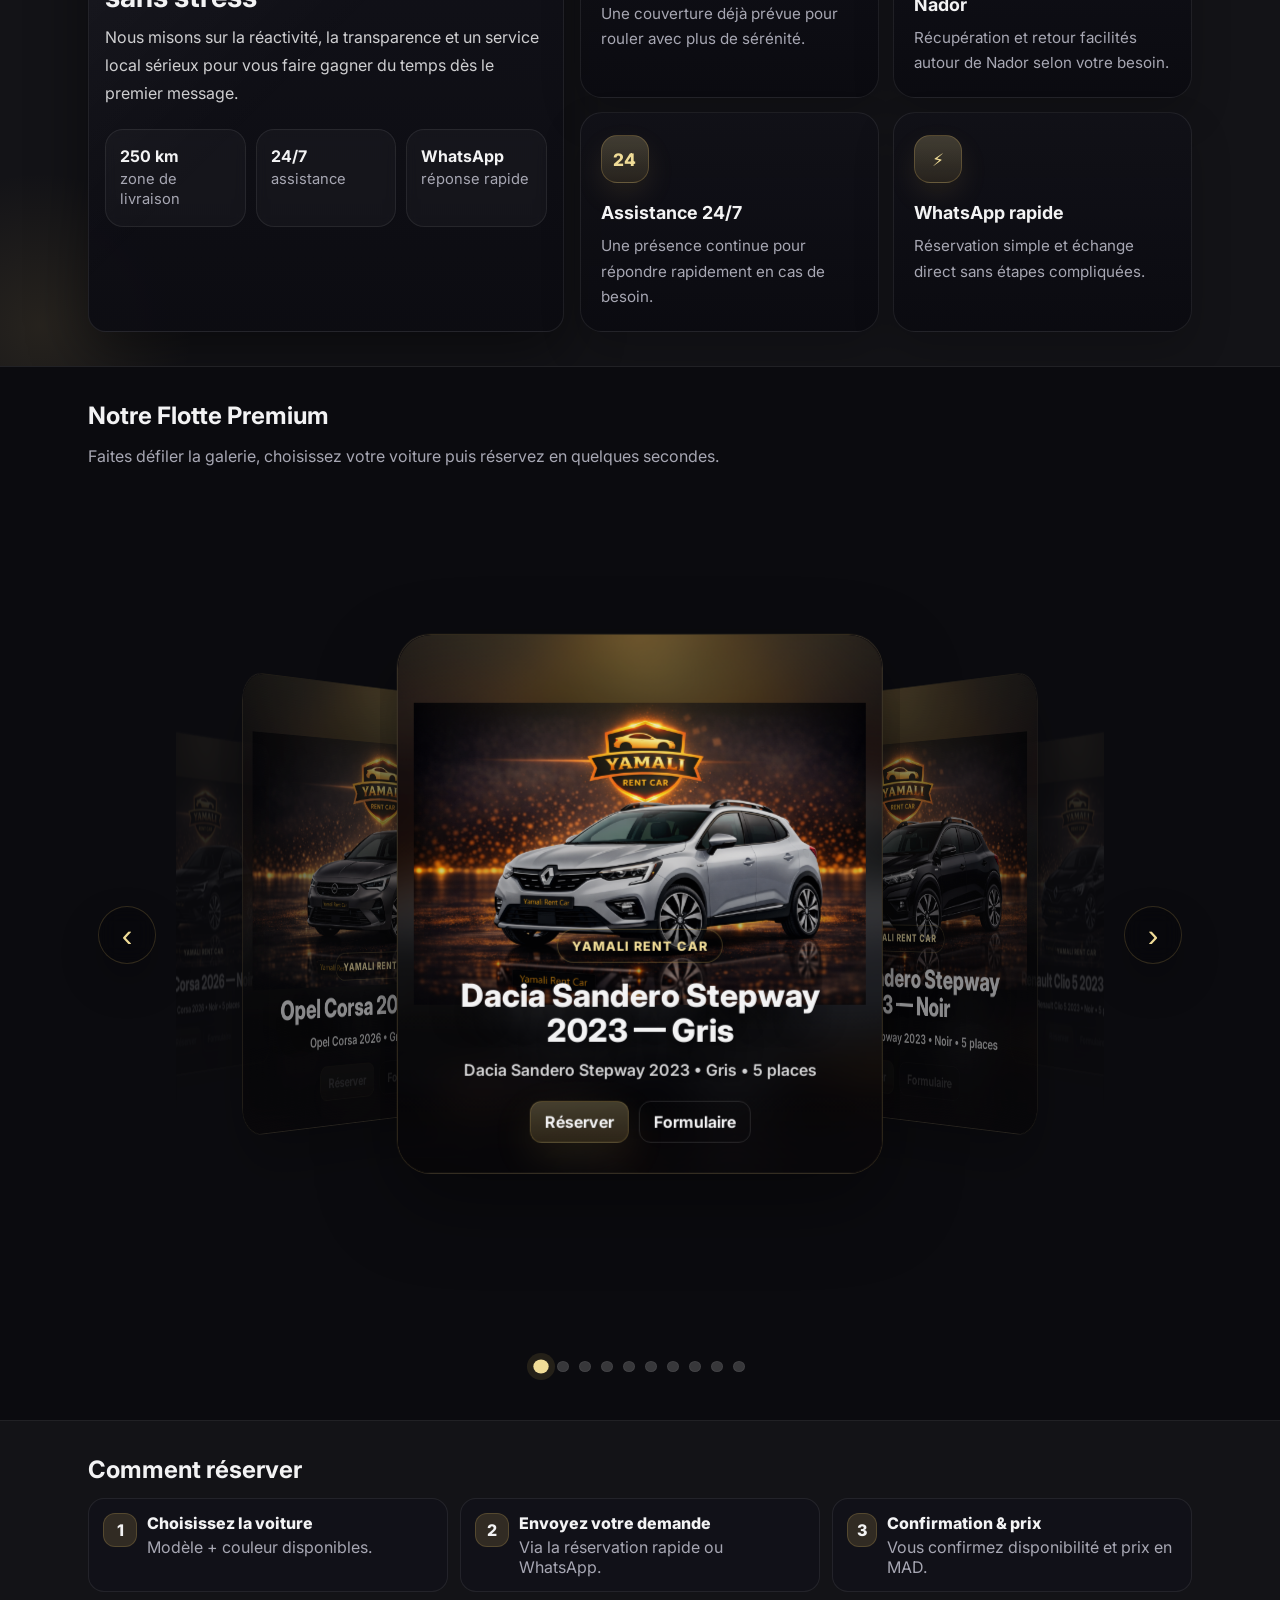
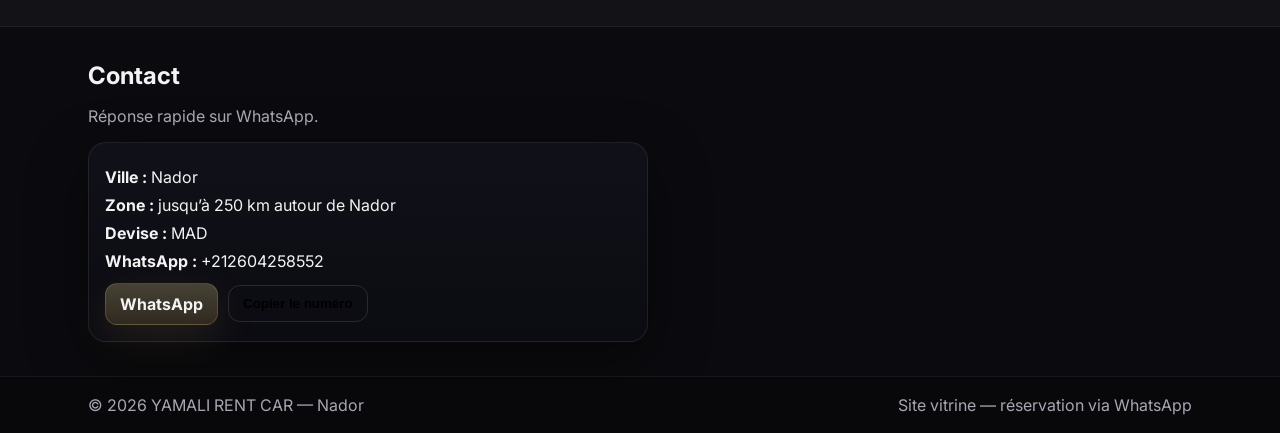
==== commit ea522cc1: "Add files via upload mise à jour" ====
--- a/index.html
+++ b/index.html
@@ -9,7 +9,7 @@
   <link rel="preconnect" href="https://fonts.googleapis.com">
   <link rel="preconnect" href="https://fonts.gstatic.com" crossorigin>
   <link href="https://fonts.googleapis.com/css2?family=Inter:wght@400;600;800&family=Noto+Kufi+Arabic:wght@400;600;800&display=swap" rel="stylesheet">
-  <link rel="stylesheet" href="styles.css?v=7" />
+  <link rel="stylesheet" href="styles.css?v=9" />
 </head>
 <body>
   <header class="header">
@@ -199,7 +199,7 @@
           <p class="muted" data-i18n="cars_sub">Modèles 2023–2026. Choisissez un modèle + couleur, puis réservez via WhatsApp.</p>
         </div>
 
-        <div class="cars cars--gallery" id="carsGrid"></div>
+        <div class="cars cars--carousel" id="carsGrid"></div>
       </div>
     </section>
 
@@ -267,6 +267,6 @@
     </div>
   </footer>
 
-  <script src="script.js?v=7"></script>
+  <script src="script.js?v=8"></script>
 </body>
 </html>
--- a/styles.css
+++ b/styles.css
@@ -269,7 +269,7 @@
 /* V7 – gallery cards + wider language selector */
 .langWrap{position:relative;display:flex;align-items:center}
 .langSelect{
-  min-width:190px;
+  min-width:240px;
   height:44px;
   padding:0 42px 0 14px;
   border-radius:14px;
@@ -386,14 +386,225 @@
 }
 
 @media (max-width: 980px){
-  .langSelect{min-width:160px}
+  .langSelect{min-width:210px}
 }
 
 @media (max-width: 720px){
   .actions{width:100%;justify-content:space-between;gap:8px}
-  .langSelect{min-width:150px;max-width:100%}
+  .langSelect{min-width:180px;max-width:100%}
   .cars--gallery{grid-template-columns:1fr}
   .galleryCard{min-height:350px}
   .galleryCard__overlay{padding:16px}
   .galleryCard__actions .btn{flex:1 1 0}
 }
+
+
+/* V8 – rotating premium fleet carousel */
+.cars--carousel{display:block}
+.fleetCarousel{
+  position:relative;
+  margin-top:18px;
+  padding:10px 88px 72px;
+}
+.fleetCarousel__viewport{
+  position:relative;
+  height:820px;
+  overflow:hidden;
+  perspective:2200px;
+  perspective-origin:center center;
+}
+.fleetCarousel__track{
+  position:relative;
+  width:100%;
+  height:100%;
+  transform-style:preserve-3d;
+}
+.fleetCard{
+  position:absolute;
+  left:50%;
+  top:50%;
+  width:min(38vw, 620px);
+  aspect-ratio:0.9;
+  transform:translate(-50%, -50%);
+  transform-style:preserve-3d;
+  border-radius:34px;
+  overflow:hidden;
+  border:1px solid rgba(214,178,94,.22);
+  background:linear-gradient(180deg, rgba(20,20,28,.92), rgba(7,7,12,.98));
+  box-shadow:0 30px 80px rgba(0,0,0,.38);
+  transition:transform .78s cubic-bezier(.22,.8,.2,1), opacity .58s ease, filter .58s ease;
+  cursor:pointer;
+  user-select:none;
+}
+.fleetCard::before{
+  content:"";
+  position:absolute;
+  inset:0;
+  border-radius:inherit;
+  background:linear-gradient(180deg, rgba(240,220,151,.14), transparent 26%);
+  opacity:.85;
+  pointer-events:none;
+  z-index:1;
+}
+.fleetCard__media,
+.fleetCard__img{width:100%;height:100%}
+.fleetCard__media{
+  position:absolute;
+  inset:0;
+  overflow:hidden;
+  background:linear-gradient(180deg, rgba(10,10,16,.96), rgba(4,4,8,.98));
+}
+.fleetCard__media::before{
+  content:"";
+  position:absolute;
+  inset:-8%;
+  background-image:var(--fleet-card-image);
+  background-size:cover;
+  background-position:center;
+  filter:blur(22px) brightness(.38);
+  transform:scale(1.08);
+  z-index:0;
+}
+.fleetCard__img{
+  position:relative;
+  z-index:1;
+  display:block;
+  object-fit:contain;
+  object-position:center center;
+  padding:18px 16px 118px;
+}
+.fleetCard__shade{
+  position:absolute;
+  inset:0;
+  background:
+    linear-gradient(180deg, rgba(6,6,10,.08) 0%, rgba(6,6,10,.02) 28%, rgba(6,6,10,.78) 100%),
+    radial-gradient(circle at 50% 0%, rgba(214,178,94,.24), transparent 42%);
+  z-index:1;
+  pointer-events:none;
+}
+.fleetCard__content{
+  position:absolute;
+  inset:auto 0 0;
+  z-index:2;
+  padding:28px 28px 30px;
+  text-align:center;
+}
+.fleetCard__brand{
+  display:inline-flex;
+  align-items:center;
+  justify-content:center;
+  min-height:34px;
+  padding:0 14px;
+  border-radius:999px;
+  border:1px solid rgba(214,178,94,.28);
+  background:rgba(0,0,0,.24);
+  color:var(--gold2);
+  font-size:.8rem;
+  font-weight:800;
+  letter-spacing:.08em;
+  text-transform:uppercase;
+}
+.fleetCard__model{
+  margin-top:16px;
+  font-size:2rem;
+  line-height:1.08;
+  font-weight:800;
+  text-shadow:0 10px 28px rgba(0,0,0,.55);
+}
+.fleetCard__meta{
+  margin-top:10px;
+  color:rgba(243,243,244,.86);
+  line-height:1.55;
+  font-weight:600;
+}
+.fleetCard__actions{
+  display:flex;
+  justify-content:center;
+  flex-wrap:wrap;
+  gap:10px;
+  margin-top:18px;
+}
+.fleetCard[data-state="active"] .fleetCard__actions{opacity:1}
+.fleetCard:not([data-state="active"]) .fleetCard__actions{opacity:.18;pointer-events:none}
+.fleetCarousel__nav{
+  position:absolute;
+  top:50%;
+  transform:translateY(-50%);
+  width:58px;
+  height:58px;
+  border-radius:50%;
+  border:1px solid rgba(214,178,94,.2);
+  background:rgba(7,7,12,.72);
+  backdrop-filter:blur(10px);
+  color:var(--gold2);
+  font-size:2rem;
+  line-height:1;
+  display:flex;
+  align-items:center;
+  justify-content:center;
+  cursor:pointer;
+  z-index:40;
+  box-shadow:0 18px 40px rgba(0,0,0,.22);
+}
+.fleetCarousel__nav:hover{border-color:rgba(214,178,94,.36);background:rgba(10,10,16,.9)}
+.fleetCarousel__nav--prev{left:10px}
+.fleetCarousel__nav--next{right:10px}
+.fleetCarousel__dots{
+  position:absolute;
+  left:50%;
+  bottom:14px;
+  transform:translateX(-50%);
+  display:flex;
+  gap:10px;
+  flex-wrap:wrap;
+  justify-content:center;
+  max-width:min(100%, 620px);
+}
+.fleetCarousel__dot{
+  width:11px;
+  height:11px;
+  border-radius:50%;
+  border:0;
+  background:rgba(255,255,255,.18);
+  box-shadow:0 0 0 1px rgba(255,255,255,.06) inset;
+  cursor:pointer;
+  transition:transform .25s ease, background .25s ease, box-shadow .25s ease;
+}
+.fleetCarousel__dot.is-active{
+  transform:scale(1.28);
+  background:var(--gold2);
+  box-shadow:0 0 0 5px rgba(214,178,94,.12);
+}
+
+@media (max-width: 1180px){
+  .fleetCarousel{padding:10px 74px 68px}
+  .fleetCarousel__viewport{height:720px}
+  .fleetCard{width:min(46vw, 560px)}
+  .fleetCard__model{font-size:1.7rem}
+  .fleetCard__img{padding:16px 14px 112px}
+}
+
+@media (max-width: 820px){
+  .fleetCarousel{padding:0 0 64px}
+  .fleetCarousel__viewport{height:560px}
+  .fleetCard{width:min(80vw, 420px);border-radius:26px}
+  .fleetCard__content{padding:20px 18px 22px}
+  .fleetCard__model{font-size:1.35rem}
+  .fleetCard__meta{font-size:.94rem}
+  .fleetCard__img{padding:14px 12px 106px}
+  .fleetCarousel__nav{top:auto;bottom:6px;transform:none;width:48px;height:48px;font-size:1.65rem}
+  .fleetCarousel__nav--prev{left:calc(50% - 68px)}
+  .fleetCarousel__nav--next{right:calc(50% - 68px)}
+  .fleetCarousel__dots{bottom:22px;max-width:calc(100% - 140px)}
+}
+
+@media (max-width: 560px){
+  .actions{align-items:stretch}
+  .langWrap{flex:1 1 auto}
+  .langSelect{width:100%;min-width:0}
+  .fleetCarousel__viewport{height:500px}
+  .fleetCard{width:min(88vw, 340px)}
+  .fleetCard__brand{font-size:.72rem}
+  .fleetCard__img{padding:12px 10px 104px}
+  .fleetCard__actions .btn{flex:1 1 0;min-width:0}
+}
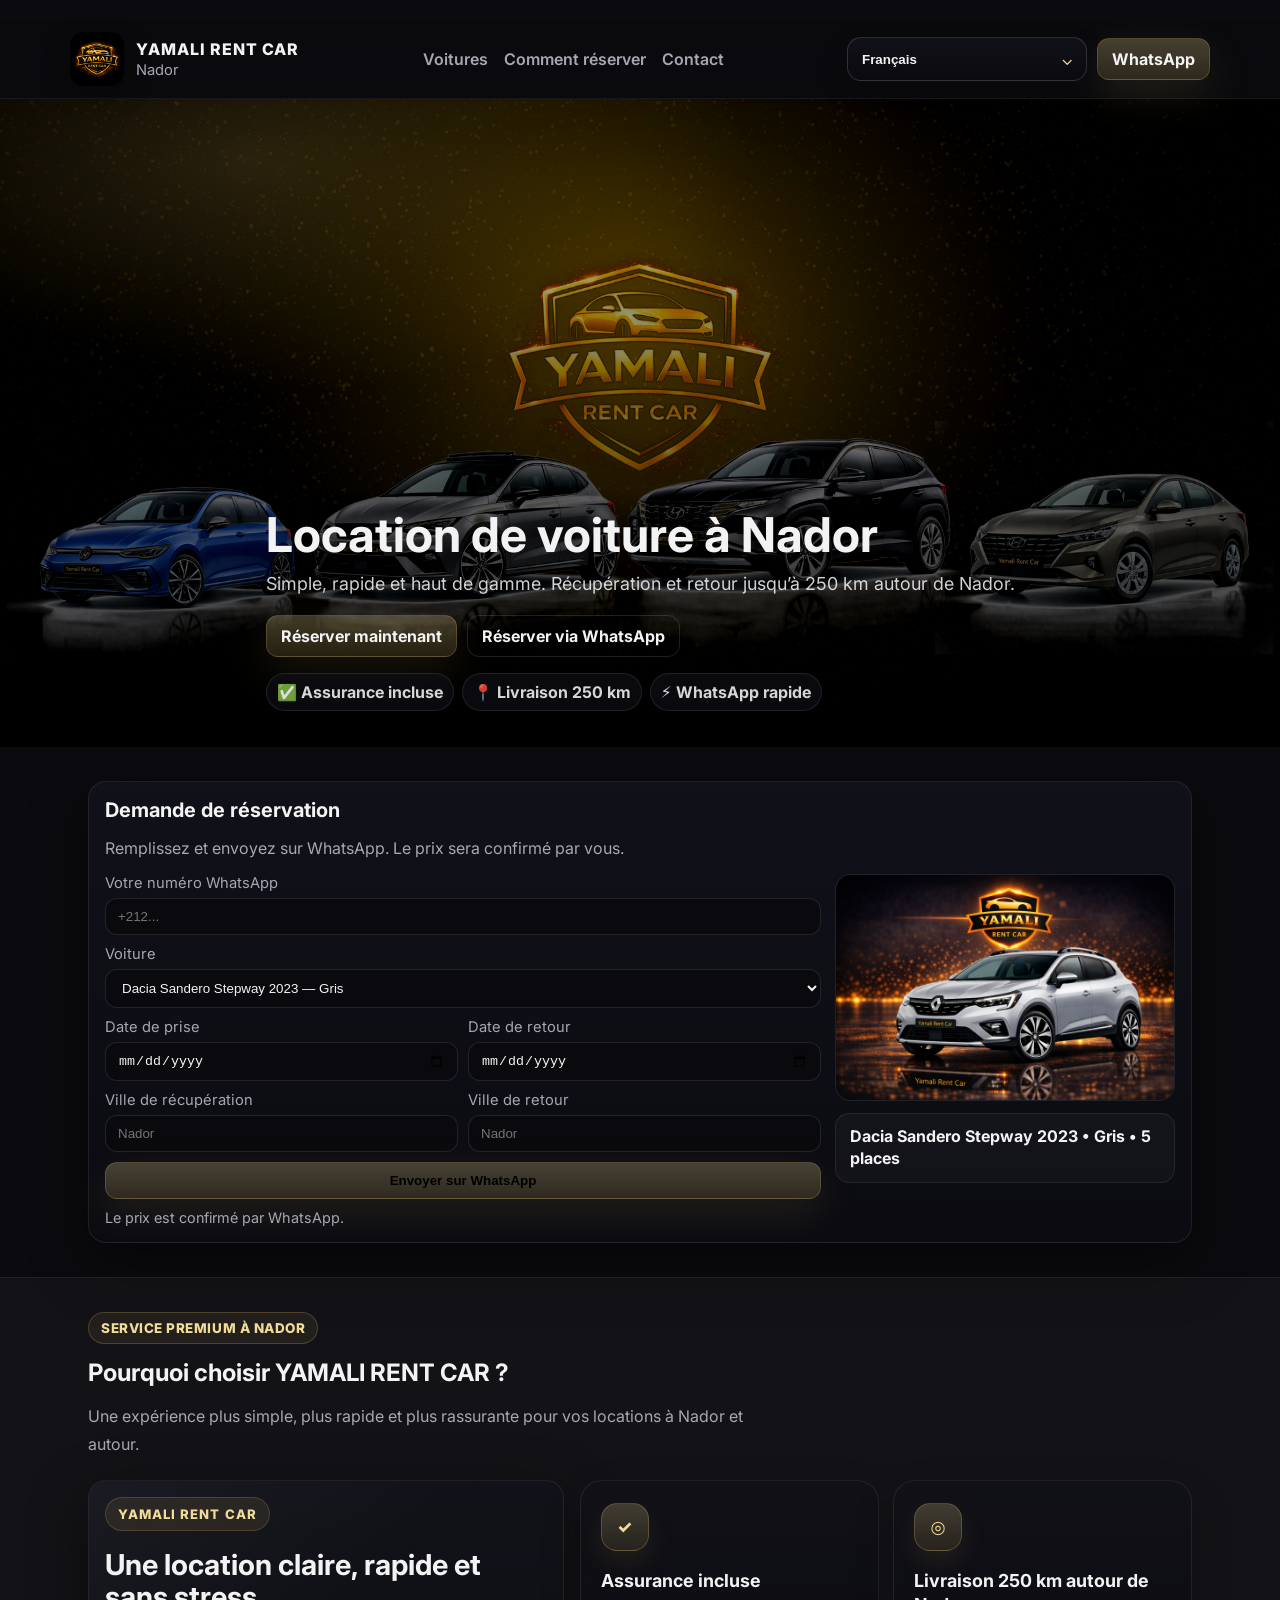
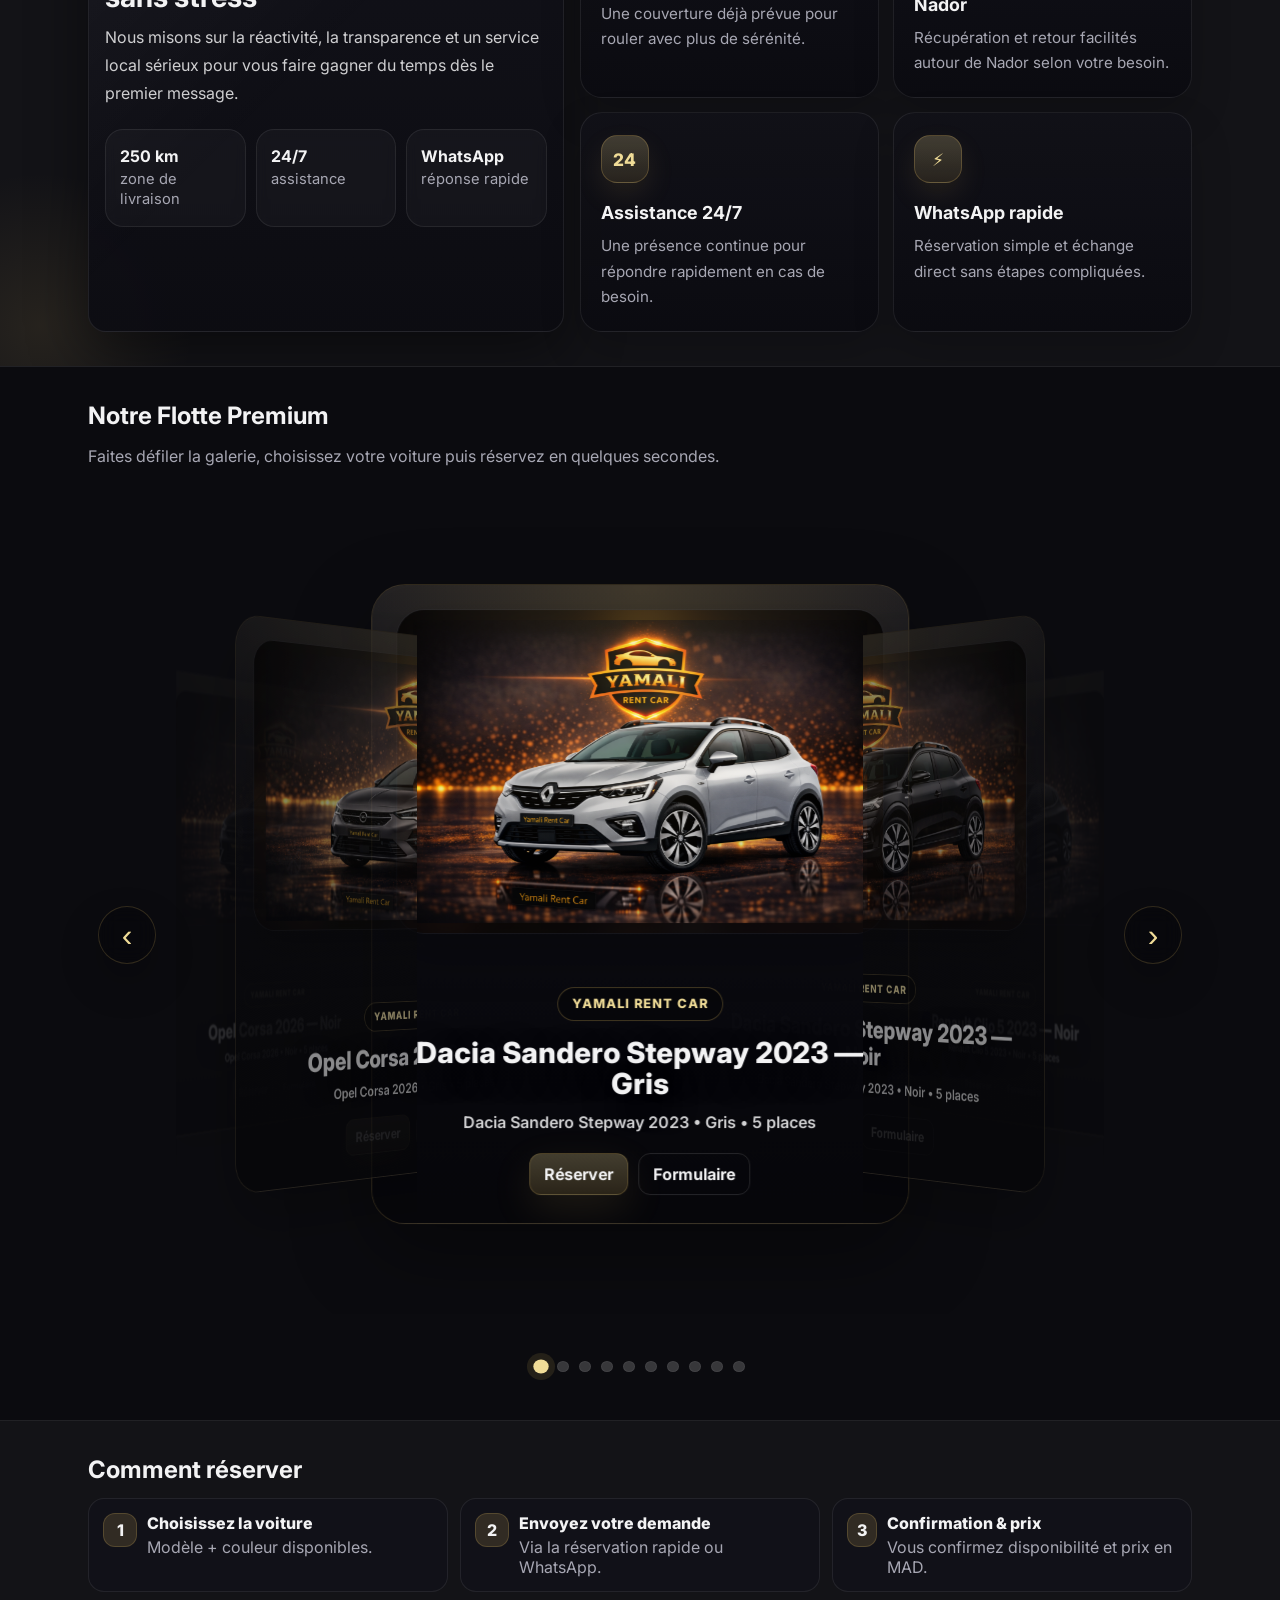
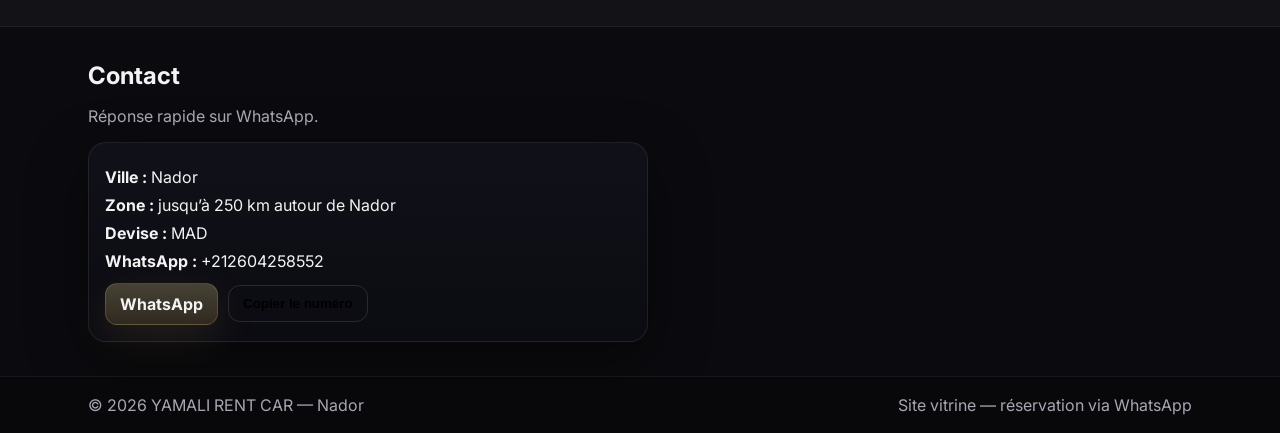
==== commit 6b70757c: "Add files via upload mise à jour" ====
--- a/index.html
+++ b/index.html
@@ -9,7 +9,7 @@
   <link rel="preconnect" href="https://fonts.googleapis.com">
   <link rel="preconnect" href="https://fonts.gstatic.com" crossorigin>
   <link href="https://fonts.googleapis.com/css2?family=Inter:wght@400;600;800&family=Noto+Kufi+Arabic:wght@400;600;800&display=swap" rel="stylesheet">
-  <link rel="stylesheet" href="styles.css?v=9" />
+  <link rel="stylesheet" href="styles.css?v=10" />
 </head>
 <body>
   <header class="header">
--- a/styles.css
+++ b/styles.css
@@ -423,14 +423,14 @@
   position:absolute;
   left:50%;
   top:50%;
-  width:min(38vw, 620px);
-  aspect-ratio:0.9;
+  width:min(42vw, 680px);
+  aspect-ratio:0.84;
   transform:translate(-50%, -50%);
   transform-style:preserve-3d;
   border-radius:34px;
   overflow:hidden;
   border:1px solid rgba(214,178,94,.22);
-  background:linear-gradient(180deg, rgba(20,20,28,.92), rgba(7,7,12,.98));
+  background:linear-gradient(180deg, rgba(20,20,28,.94), rgba(7,7,12,.99));
   box-shadow:0 30px 80px rgba(0,0,0,.38);
   transition:transform .78s cubic-bezier(.22,.8,.2,1), opacity .58s ease, filter .58s ease;
   cursor:pointer;
@@ -441,44 +441,58 @@
   position:absolute;
   inset:0;
   border-radius:inherit;
-  background:linear-gradient(180deg, rgba(240,220,151,.14), transparent 26%);
+  background:linear-gradient(180deg, rgba(240,220,151,.08), transparent 24%);
   opacity:.85;
   pointer-events:none;
   z-index:1;
 }
-.fleetCard__media,
-.fleetCard__img{width:100%;height:100%}
 .fleetCard__media{
   position:absolute;
   inset:0;
+  z-index:1;
+  display:flex;
+  align-items:flex-start;
+  justify-content:center;
+  padding:24px 24px 0;
+}
+.fleetCard__art{
+  position:relative;
+  width:100%;
+  aspect-ratio:3 / 2;
+  border-radius:28px;
   overflow:hidden;
-  background:linear-gradient(180deg, rgba(10,10,16,.96), rgba(4,4,8,.98));
-}
-.fleetCard__media::before{
+  border:1px solid rgba(255,255,255,.08);
+  background:rgba(12,12,18,.82);
+  box-shadow:0 20px 45px rgba(0,0,0,.28);
+}
+.fleetCard__art::before{
   content:"";
   position:absolute;
-  inset:-8%;
+  inset:-6%;
   background-image:var(--fleet-card-image);
-  background-size:cover;
-  background-position:center;
-  filter:blur(22px) brightness(.38);
-  transform:scale(1.08);
+  background-size:contain;
+  background-repeat:no-repeat;
+  background-position:center center;
+  filter:blur(18px) brightness(.32);
+  transform:scale(1.04);
   z-index:0;
 }
 .fleetCard__img{
   position:relative;
   z-index:1;
   display:block;
+  width:100%;
+  height:100%;
   object-fit:contain;
   object-position:center center;
-  padding:18px 16px 118px;
+  padding:10px 12px;
 }
 .fleetCard__shade{
   position:absolute;
   inset:0;
   background:
-    linear-gradient(180deg, rgba(6,6,10,.08) 0%, rgba(6,6,10,.02) 28%, rgba(6,6,10,.78) 100%),
-    radial-gradient(circle at 50% 0%, rgba(214,178,94,.24), transparent 42%);
+    linear-gradient(180deg, rgba(6,6,10,.02) 0%, rgba(6,6,10,0) 26%, rgba(6,6,10,.78) 100%),
+    radial-gradient(circle at 50% 0%, rgba(214,178,94,.18), transparent 42%);
   z-index:1;
   pointer-events:none;
 }
@@ -486,7 +500,7 @@
   position:absolute;
   inset:auto 0 0;
   z-index:2;
-  padding:28px 28px 30px;
+  padding:24px 28px 28px;
   text-align:center;
 }
 .fleetCard__brand{
@@ -506,7 +520,7 @@
 }
 .fleetCard__model{
   margin-top:16px;
-  font-size:2rem;
+  font-size:1.82rem;
   line-height:1.08;
   font-weight:800;
   text-shadow:0 10px 28px rgba(0,0,0,.55);
@@ -578,20 +592,21 @@
 
 @media (max-width: 1180px){
   .fleetCarousel{padding:10px 74px 68px}
-  .fleetCarousel__viewport{height:720px}
-  .fleetCard{width:min(46vw, 560px)}
-  .fleetCard__model{font-size:1.7rem}
-  .fleetCard__img{padding:16px 14px 112px}
+  .fleetCarousel__viewport{height:760px}
+  .fleetCard{width:min(50vw, 610px)}
+  .fleetCard__model{font-size:1.6rem}
+  .fleetCard__media{padding:20px 20px 0}
 }
 
 @media (max-width: 820px){
   .fleetCarousel{padding:0 0 64px}
-  .fleetCarousel__viewport{height:560px}
-  .fleetCard{width:min(80vw, 420px);border-radius:26px}
+  .fleetCarousel__viewport{height:600px}
+  .fleetCard{width:min(86vw, 460px);border-radius:26px}
   .fleetCard__content{padding:20px 18px 22px}
-  .fleetCard__model{font-size:1.35rem}
+  .fleetCard__model{font-size:1.28rem}
   .fleetCard__meta{font-size:.94rem}
-  .fleetCard__img{padding:14px 12px 106px}
+  .fleetCard__media{padding:16px 16px 0}
+  .fleetCard__art{border-radius:22px}
   .fleetCarousel__nav{top:auto;bottom:6px;transform:none;width:48px;height:48px;font-size:1.65rem}
   .fleetCarousel__nav--prev{left:calc(50% - 68px)}
   .fleetCarousel__nav--next{right:calc(50% - 68px)}
@@ -602,9 +617,10 @@
   .actions{align-items:stretch}
   .langWrap{flex:1 1 auto}
   .langSelect{width:100%;min-width:0}
-  .fleetCarousel__viewport{height:500px}
-  .fleetCard{width:min(88vw, 340px)}
+  .fleetCarousel__viewport{height:560px}
+  .fleetCard{width:min(92vw, 360px);aspect-ratio:.9}
   .fleetCard__brand{font-size:.72rem}
-  .fleetCard__img{padding:12px 10px 104px}
+  .fleetCard__media{padding:14px 14px 0}
+  .fleetCard__content{padding:18px 14px 18px}
   .fleetCard__actions .btn{flex:1 1 0;min-width:0}
 }
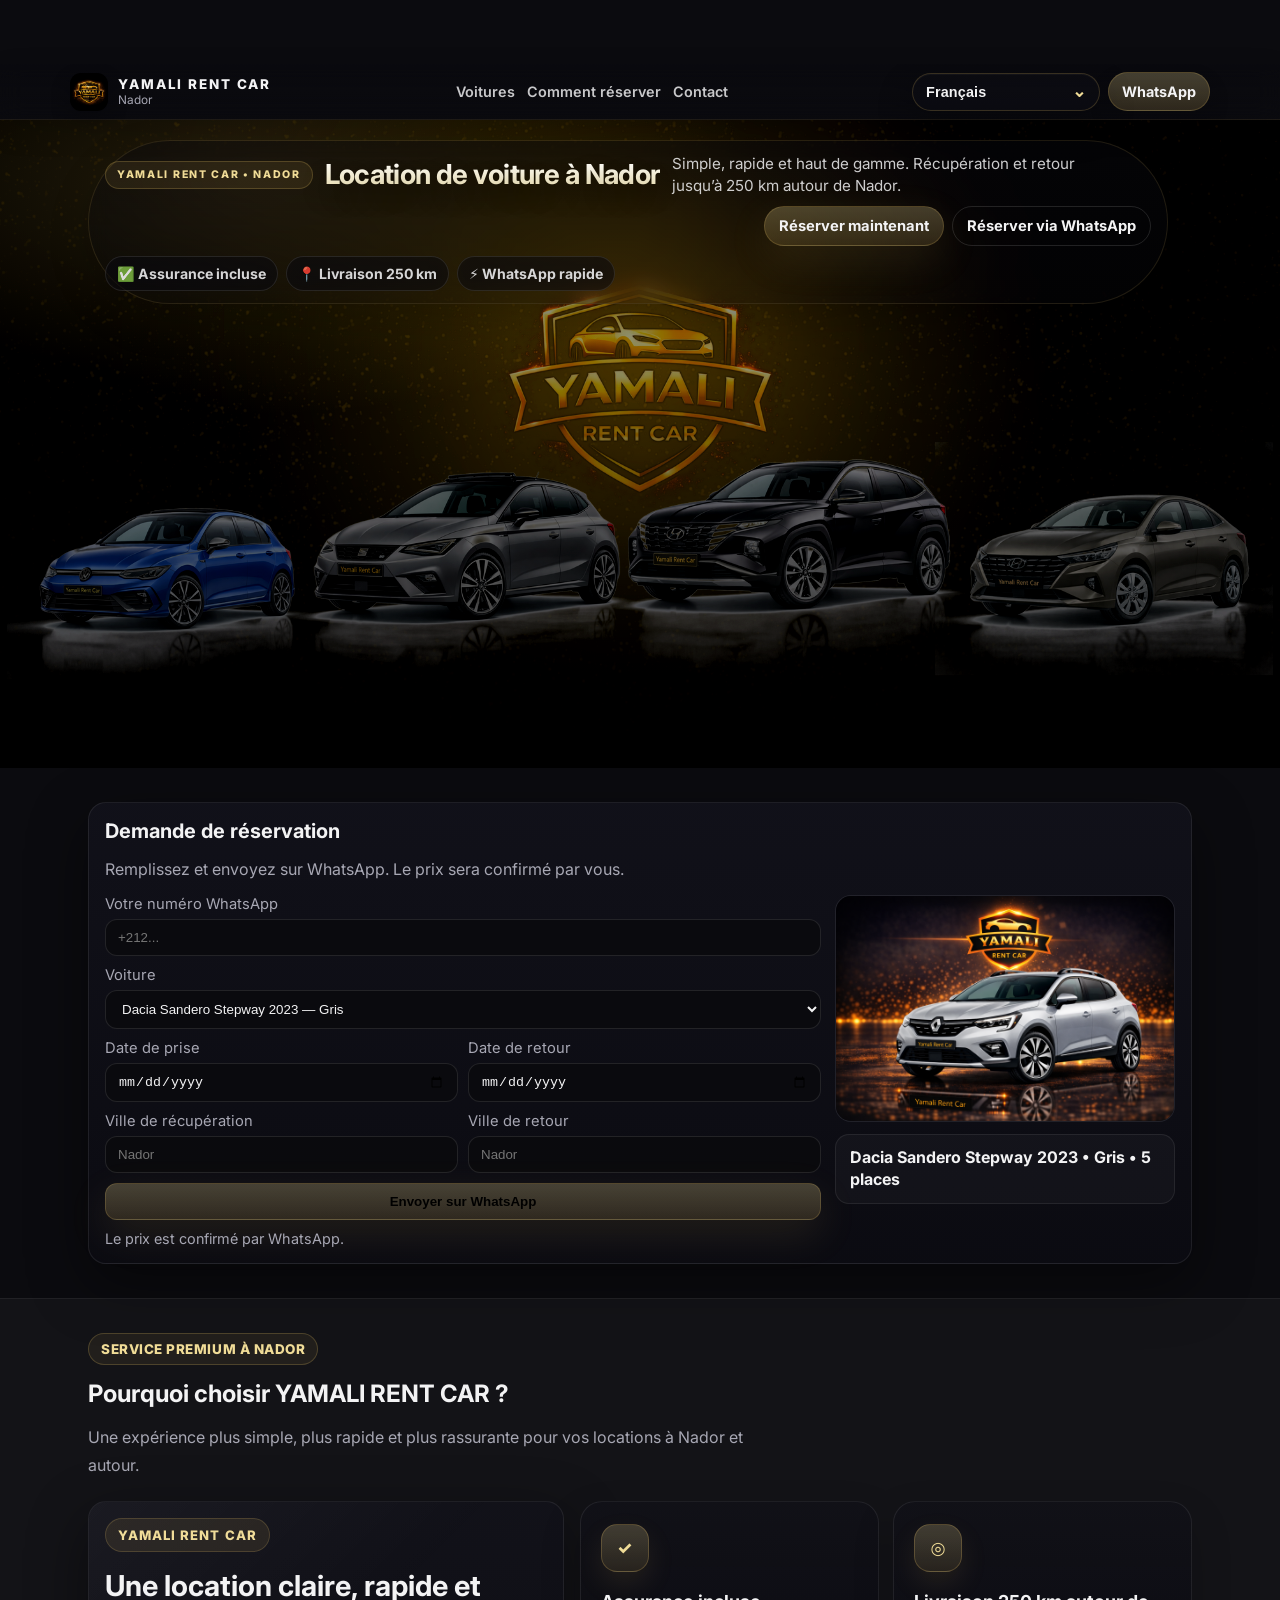
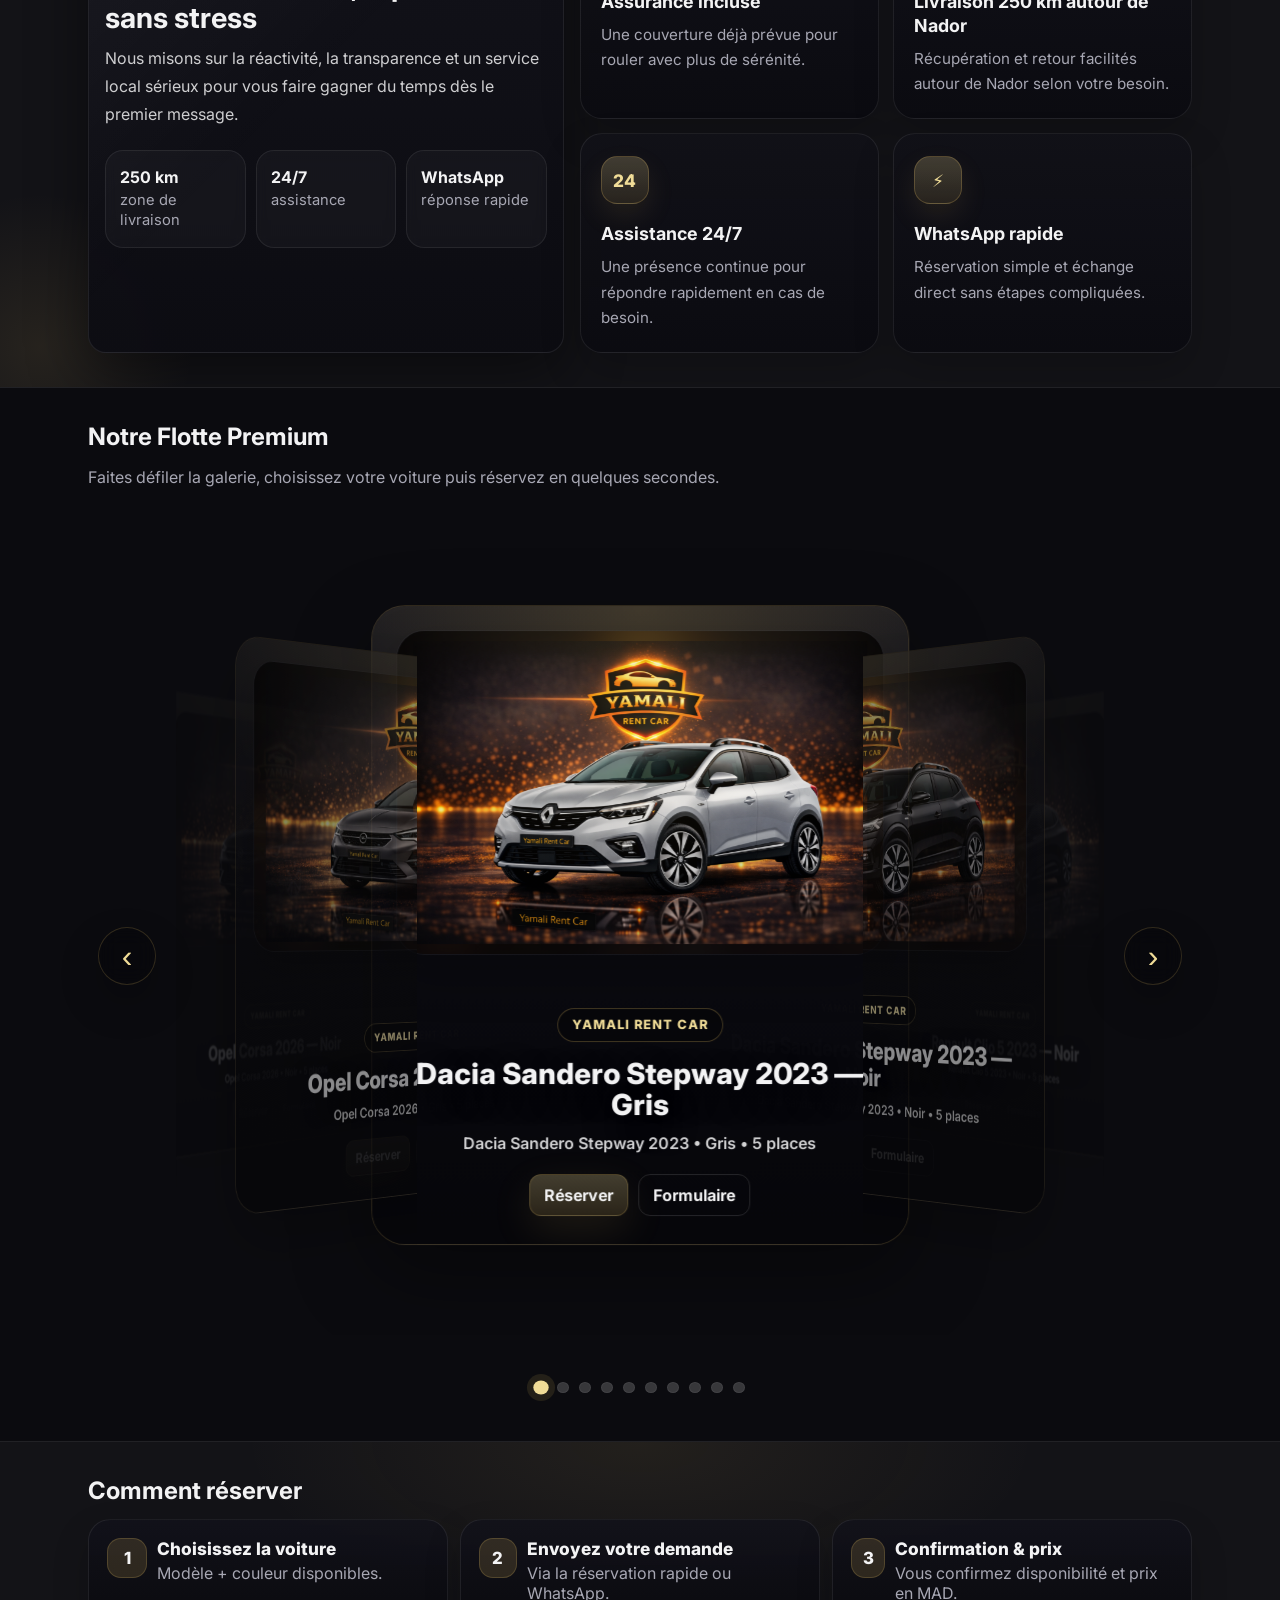
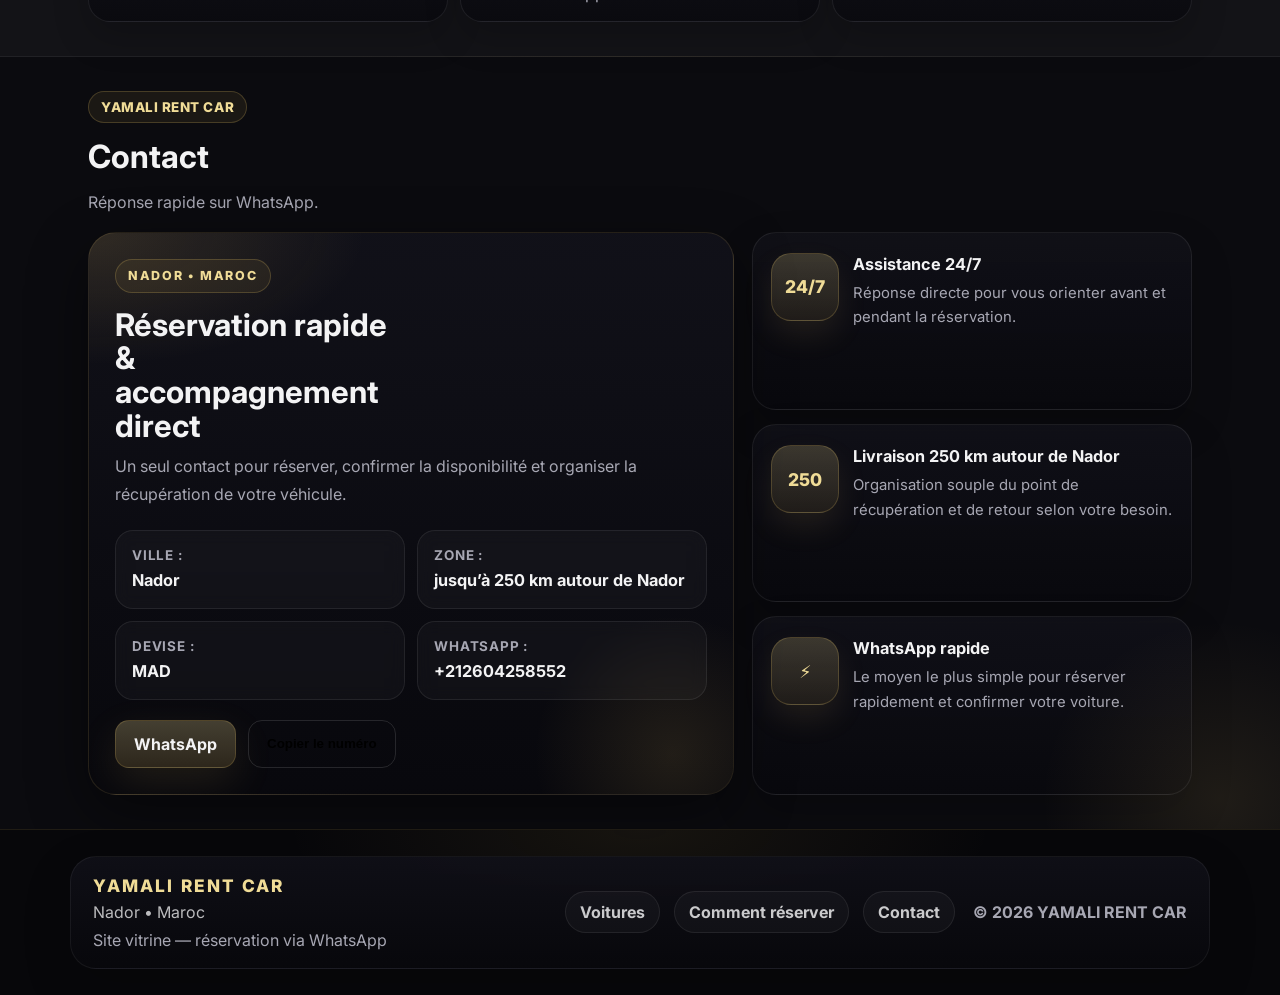
==== commit 4fa946c7: "Add files via upload mise à jour" ====
--- a/index.html
+++ b/index.html
@@ -9,7 +9,7 @@
   <link rel="preconnect" href="https://fonts.googleapis.com">
   <link rel="preconnect" href="https://fonts.gstatic.com" crossorigin>
   <link href="https://fonts.googleapis.com/css2?family=Inter:wght@400;600;800&family=Noto+Kufi+Arabic:wght@400;600;800&display=swap" rel="stylesheet">
-  <link rel="stylesheet" href="styles.css?v=10" />
+  <link rel="stylesheet" href="styles.css?v=12" />
 </head>
 <body>
   <header class="header">
@@ -29,15 +29,28 @@
       </nav>
 
       <div class="actions">
-        <label class="langWrap" aria-label="Choisir la langue">
-          <select class="langSelect" id="langSelect">
+        <div class="langMenu" id="langMenu">
+          <button class="langMenu__trigger" id="langTrigger" type="button" aria-haspopup="listbox" aria-expanded="false" aria-label="Choisir la langue">
+            <span class="langMenu__current" id="langCurrentLabel">Français</span>
+            <span class="langMenu__chevron" aria-hidden="true">⌄</span>
+          </button>
+
+          <div class="langMenu__dropdown" id="langDropdown" role="listbox" aria-label="Choisir la langue">
+            <button class="langMenu__option is-active" type="button" data-lang-option="fr">Français</button>
+            <button class="langMenu__option" type="button" data-lang-option="ar">العربية</button>
+            <button class="langMenu__option" type="button" data-lang-option="en">English</button>
+            <button class="langMenu__option" type="button" data-lang-option="nl">Nederlands</button>
+            <button class="langMenu__option" type="button" data-lang-option="de">Deutsch</button>
+          </div>
+
+          <select class="langSelect srOnly" id="langSelect" aria-hidden="true" tabindex="-1">
             <option value="fr">Français</option>
             <option value="ar">العربية</option>
             <option value="en">English</option>
             <option value="nl">Nederlands</option>
             <option value="de">Deutsch</option>
           </select>
-        </label>
+        </div>
         <a class="btn btn--primary" id="waTop" target="_blank" rel="noopener" href="https://wa.me/212604258552" data-i18n="cta_whatsapp">WhatsApp</a>
       </div>
     </div>
@@ -47,17 +60,20 @@
     <section class="heroCover" aria-label="Hero">
       <div class="heroCover__bg" role="img" aria-label="Showroom"></div>
       <div class="container heroCover__inner">
-        <h1 data-i18n="hero_title">Location de voiture à Nador</h1>
-        <p class="lead" data-i18n="hero_sub">Simple, rapide et haut de gamme. Récupération et retour jusqu’à 250 km autour de Nador.</p>
-        <div class="heroCover__cta">
-          <a class="btn btn--primary" href="#reserve" data-i18n="cta_reserve">Réserver maintenant</a>
-          <a class="btn btn--ghost" id="waHero" target="_blank" rel="noopener" href="https://wa.me/212604258552" data-i18n="cta_reserve_whatsapp">Réserver via WhatsApp</a>
-        </div>
-
-        <div class="badges">
-          <div class="badge" data-i18n="badge_1">✅ Assurance incluse</div>
-          <div class="badge" data-i18n="badge_2">📍 Livraison 250 km</div>
-          <div class="badge" data-i18n="badge_3">⚡ WhatsApp rapide</div>
+        <div class="heroCover__panel">
+          <div class="heroCover__eyebrow">YAMALI RENT CAR • NADOR</div>
+          <h1 data-i18n="hero_title">Location de voiture à Nador</h1>
+          <p class="lead" data-i18n="hero_sub">Simple, rapide et haut de gamme. Récupération et retour jusqu’à 250 km autour de Nador.</p>
+          <div class="heroCover__cta">
+            <a class="btn btn--primary" href="#reserve" data-i18n="cta_reserve">Réserver maintenant</a>
+            <a class="btn btn--ghost" id="waHero" target="_blank" rel="noopener" href="https://wa.me/212604258552" data-i18n="cta_reserve_whatsapp">Réserver via WhatsApp</a>
+          </div>
+
+          <div class="badges">
+            <div class="badge" data-i18n="badge_1">✅ Assurance incluse</div>
+            <div class="badge" data-i18n="badge_2">📍 Livraison 250 km</div>
+            <div class="badge" data-i18n="badge_3">⚡ WhatsApp rapide</div>
+          </div>
         </div>
       </div>
     </section>
@@ -235,38 +251,97 @@
       </div>
     </section>
 
-    <section id="contact" class="section">
-      <div class="container">
-        <div class="section__head">
+    <section id="contact" class="section section--contactPremium">
+      <div class="container">
+        <div class="section__head section__head--premium">
+          <span class="section__eyebrow">YAMALI RENT CAR</span>
           <h2 data-i18n="contact_title">Contact</h2>
           <p class="muted" data-i18n="contact_sub">Réponse rapide sur WhatsApp.</p>
         </div>
 
-        <div class="contact">
-          <div class="contact__card card">
-            <div class="contact__line"><strong data-i18n="contact_city">Ville :</strong> Nador</div>
-            <div class="contact__line"><strong data-i18n="contact_area">Zone :</strong> <span data-i18n="contact_area_val">jusqu’à 250 km autour de Nador</span></div>
-            <div class="contact__line"><strong data-i18n="contact_currency">Devise :</strong> MAD</div>
-            <div class="contact__line"><strong data-i18n="contact_phone">WhatsApp :</strong> <span id="phoneText"></span></div>
-
-            <div class="contact__cta">
+        <div class="contactPremium">
+          <div class="contactPremium__main card">
+            <div class="contactPremium__glow" aria-hidden="true"></div>
+            <div class="contactPremium__header">
+              <div class="contactPremium__tag">NADOR • MAROC</div>
+              <h3 data-i18n="contact_card_title">Réservation rapide & accompagnement direct</h3>
+              <p class="muted" data-i18n="contact_card_text">Un seul contact pour réserver, confirmer la disponibilité et organiser la récupération de votre véhicule.</p>
+            </div>
+
+            <div class="contactPremium__info">
+              <div class="contactPremium__item">
+                <span class="contactPremium__label" data-i18n="contact_city">Ville :</span>
+                <strong>Nador</strong>
+              </div>
+              <div class="contactPremium__item">
+                <span class="contactPremium__label" data-i18n="contact_area">Zone :</span>
+                <strong data-i18n="contact_area_val">jusqu’à 250 km autour de Nador</strong>
+              </div>
+              <div class="contactPremium__item">
+                <span class="contactPremium__label" data-i18n="contact_currency">Devise :</span>
+                <strong>MAD</strong>
+              </div>
+              <div class="contactPremium__item">
+                <span class="contactPremium__label" data-i18n="contact_phone">WhatsApp :</span>
+                <strong id="phoneText"></strong>
+              </div>
+            </div>
+
+            <div class="contact__cta contactPremium__cta">
               <a class="btn btn--primary" id="waBottom" target="_blank" rel="noopener" href="https://wa.me/212604258552" data-i18n="cta_whatsapp">WhatsApp</a>
               <button class="btn btn--ghost" id="copyBtn" type="button" data-i18n="cta_copy">Copier le numéro</button>
               <span class="hint" id="copyHint"></span>
             </div>
           </div>
+
+          <div class="contactPremium__side">
+            <article class="contactMiniCard">
+              <div class="contactMiniCard__icon">24/7</div>
+              <div>
+                <h3 data-i18n="why_3">Assistance 24/7</h3>
+                <p data-i18n="contact_chip_support">Réponse directe pour vous orienter avant et pendant la réservation.</p>
+              </div>
+            </article>
+
+            <article class="contactMiniCard">
+              <div class="contactMiniCard__icon">250</div>
+              <div>
+                <h3 data-i18n="why_2">Livraison 250 km autour de Nador</h3>
+                <p data-i18n="contact_chip_delivery">Organisation souple du point de récupération et de retour selon votre besoin.</p>
+              </div>
+            </article>
+
+            <article class="contactMiniCard">
+              <div class="contactMiniCard__icon">⚡</div>
+              <div>
+                <h3 data-i18n="why_4">WhatsApp rapide</h3>
+                <p data-i18n="contact_chip_whatsapp">Le moyen le plus simple pour réserver rapidement et confirmer votre voiture.</p>
+              </div>
+            </article>
+          </div>
         </div>
       </div>
     </section>
   </main>
 
   <footer class="footer">
-    <div class="container footer__inner">
-      <div>© <span id="year"></span> YAMALI RENT CAR — Nador</div>
-      <div class="muted" data-i18n="footer_note">Site vitrine — réservation via WhatsApp</div>
+    <div class="container footer__shell">
+      <div class="footer__brandBlock">
+        <div class="footer__brandLine">YAMALI RENT CAR</div>
+        <div class="footer__brandCity">Nador • Maroc</div>
+        <p class="muted footer__note" data-i18n="footer_note">Site vitrine — réservation via WhatsApp</p>
+      </div>
+
+      <div class="footer__nav">
+        <a href="#cars" data-i18n="nav_cars">Voitures</a>
+        <a href="#how" data-i18n="nav_how">Comment réserver</a>
+        <a href="#contact" data-i18n="nav_contact">Contact</a>
+      </div>
+
+      <div class="footer__copy">© <span id="year"></span> YAMALI RENT CAR</div>
     </div>
   </footer>
 
-  <script src="script.js?v=8"></script>
+  <script src="script.js?v=12"></script>
 </body>
 </html>
--- a/styles.css
+++ b/styles.css
@@ -624,3 +624,642 @@
   .fleetCard__content{padding:18px 14px 18px}
   .fleetCard__actions .btn{flex:1 1 0;min-width:0}
 }
+
+/* V11 – premium language menu, hero refinement, bottom section upgrade */
+.srOnly{
+  position:absolute !important;
+  width:1px !important;
+  height:1px !important;
+  padding:0 !important;
+  margin:-1px !important;
+  overflow:hidden !important;
+  clip:rect(0, 0, 0, 0) !important;
+  white-space:nowrap !important;
+  border:0 !important;
+}
+
+.actions{gap:12px}
+
+.langMenu{
+  position:relative;
+  min-width:255px;
+}
+.langMenu__trigger{
+  width:100%;
+  min-height:48px;
+  padding:0 16px 0 18px;
+  border-radius:16px;
+  border:1px solid rgba(214,178,94,.22);
+  background:
+    linear-gradient(180deg, rgba(20,20,29,.96), rgba(9,9,14,.96)),
+    radial-gradient(circle at top left, rgba(240,220,151,.14), transparent 45%);
+  box-shadow:0 16px 36px rgba(0,0,0,.28), inset 0 1px 0 rgba(255,255,255,.03);
+  color:var(--txt);
+  display:flex;
+  align-items:center;
+  justify-content:space-between;
+  gap:12px;
+  font-weight:700;
+  letter-spacing:.01em;
+  cursor:pointer;
+  transition:border-color .18s ease, transform .18s ease, box-shadow .18s ease;
+}
+.langMenu__trigger:hover,
+.langMenu__trigger:focus-visible{
+  border-color:rgba(214,178,94,.38);
+  box-shadow:0 20px 44px rgba(0,0,0,.34), 0 0 0 4px rgba(214,178,94,.08);
+  outline:none;
+}
+.langMenu__current{
+  display:flex;
+  align-items:center;
+  gap:10px;
+  min-width:0;
+  white-space:nowrap;
+  overflow:hidden;
+  text-overflow:ellipsis;
+}
+.langMenu__chevron{
+  color:var(--gold2);
+  font-size:1.05rem;
+  transition:transform .2s ease;
+}
+.langMenu.is-open .langMenu__chevron{transform:rotate(180deg)}
+.langMenu__dropdown{
+  position:absolute;
+  top:calc(100% + 10px);
+  left:0;
+  right:0;
+  padding:10px;
+  border-radius:18px;
+  border:1px solid rgba(214,178,94,.18);
+  background:linear-gradient(180deg, rgba(17,17,24,.98), rgba(7,7,11,.98));
+  box-shadow:0 24px 60px rgba(0,0,0,.42);
+  display:grid;
+  gap:6px;
+  opacity:0;
+  transform:translateY(-6px);
+  pointer-events:none;
+  transition:opacity .18s ease, transform .18s ease;
+  z-index:80;
+}
+.langMenu.is-open .langMenu__dropdown{
+  opacity:1;
+  transform:translateY(0);
+  pointer-events:auto;
+}
+.langMenu__option{
+  width:100%;
+  border:1px solid transparent;
+  background:rgba(255,255,255,.02);
+  color:rgba(243,243,244,.88);
+  border-radius:14px;
+  padding:12px 14px;
+  text-align:left;
+  font-weight:700;
+  cursor:pointer;
+  transition:background .16s ease, border-color .16s ease, color .16s ease, transform .16s ease;
+}
+.langMenu__option:hover,
+.langMenu__option:focus-visible,
+.langMenu__option.is-active{
+  background:linear-gradient(180deg, rgba(240,220,151,.16), rgba(214,178,94,.08));
+  border-color:rgba(214,178,94,.26);
+  color:var(--txt);
+  outline:none;
+}
+.langMenu__option:hover{transform:translateX(2px)}
+[dir="rtl"] .langMenu__option{text-align:right}
+
+.heroCover{
+  min-height:68vh;
+  padding:24px 0 26px;
+}
+.heroCover__inner{
+  max-width:760px;
+}
+.heroCover__panel{
+  max-width:700px;
+  padding:26px 28px 24px;
+  border-radius:30px;
+  border:1px solid rgba(214,178,94,.16);
+  background:
+    radial-gradient(520px 260px at 10% 0%, rgba(214,178,94,.14), transparent 58%),
+    linear-gradient(180deg, rgba(9,9,14,.58), rgba(9,9,14,.38));
+  backdrop-filter:blur(12px);
+  box-shadow:0 24px 65px rgba(0,0,0,.28);
+}
+.heroCover__eyebrow{
+  display:inline-flex;
+  align-items:center;
+  min-height:34px;
+  padding:0 14px;
+  border-radius:999px;
+  border:1px solid rgba(214,178,94,.24);
+  background:rgba(214,178,94,.10);
+  color:var(--gold2);
+  font-size:.76rem;
+  font-weight:800;
+  letter-spacing:.16em;
+  text-transform:uppercase;
+  margin-bottom:16px;
+}
+.heroCover h1{
+  font-size:clamp(2.25rem, 4.9vw, 3.5rem);
+  line-height:1.02;
+  margin:0 0 12px;
+  max-width:12ch;
+  letter-spacing:-.03em;
+  text-shadow:0 18px 40px rgba(0,0,0,.42);
+}
+.heroCover h1,
+.heroCover h1 *{
+  background:linear-gradient(180deg, #ffffff 0%, #f4e9be 92%);
+  -webkit-background-clip:text;
+  background-clip:text;
+  color:transparent;
+}
+.lead{
+  max-width:640px;
+  font-size:1.04rem;
+}
+.heroCover__cta .btn{
+  min-height:48px;
+  padding-inline:18px;
+  border-radius:14px;
+}
+.badges{margin-top:18px;gap:10px}
+.badge{
+  background:rgba(10,10,15,.58);
+  backdrop-filter:blur(8px);
+  padding:10px 13px;
+}
+
+#how.section--alt{
+  background:
+    radial-gradient(640px 280px at 50% 0%, rgba(214,178,94,.08), transparent 62%),
+    rgba(255,255,255,.03);
+}
+.step{
+  padding:18px;
+  border-radius:22px;
+  background:linear-gradient(180deg, rgba(18,18,26,.9), rgba(10,10,15,.94));
+  box-shadow:0 16px 36px rgba(0,0,0,.18);
+  transition:transform .18s ease, border-color .18s ease, box-shadow .18s ease;
+}
+.step:hover{
+  transform:translateY(-3px);
+  border-color:rgba(214,178,94,.22);
+  box-shadow:0 22px 54px rgba(0,0,0,.24);
+}
+.step__n{
+  width:40px;
+  height:40px;
+  border-radius:14px;
+  font-size:1.05rem;
+}
+.step__t{font-size:1.08rem}
+
+.section--contactPremium{
+  position:relative;
+  overflow:hidden;
+}
+.section--contactPremium::before{
+  content:"";
+  position:absolute;
+  right:-120px;
+  bottom:-150px;
+  width:360px;
+  height:360px;
+  border-radius:50%;
+  background:radial-gradient(circle, rgba(214,178,94,.10), transparent 70%);
+  pointer-events:none;
+}
+.section__head--premium{margin-bottom:20px}
+.section__head--premium h2{font-size:2rem}
+.contactPremium{
+  display:grid;
+  grid-template-columns:minmax(0, 1.25fr) minmax(290px, .85fr);
+  gap:18px;
+  align-items:stretch;
+}
+.contactPremium__main{
+  position:relative;
+  padding:26px;
+  border-radius:28px;
+  overflow:hidden;
+  border:1px solid rgba(214,178,94,.14);
+  background:
+    radial-gradient(460px 220px at 0% 0%, rgba(214,178,94,.16), transparent 60%),
+    linear-gradient(180deg, rgba(17,17,25,.98), rgba(8,8,13,.98));
+}
+.contactPremium__glow{
+  position:absolute;
+  inset:auto -80px -100px auto;
+  width:280px;
+  height:280px;
+  border-radius:50%;
+  background:radial-gradient(circle, rgba(214,178,94,.12), transparent 70%);
+  pointer-events:none;
+}
+.contactPremium__header,
+.contactPremium__info,
+.contactPremium__cta{position:relative;z-index:1}
+.contactPremium__tag{
+  display:inline-flex;
+  align-items:center;
+  min-height:34px;
+  padding:0 12px;
+  border-radius:999px;
+  border:1px solid rgba(214,178,94,.24);
+  background:rgba(214,178,94,.08);
+  color:var(--gold2);
+  font-size:.78rem;
+  font-weight:800;
+  letter-spacing:.14em;
+  text-transform:uppercase;
+  margin-bottom:16px;
+}
+.contactPremium__header h3{
+  margin:0 0 10px;
+  font-size:1.95rem;
+  line-height:1.08;
+  max-width:14ch;
+}
+.contactPremium__header p{
+  margin:0;
+  max-width:640px;
+  line-height:1.72;
+}
+.contactPremium__info{
+  display:grid;
+  grid-template-columns:repeat(2, minmax(0,1fr));
+  gap:12px;
+  margin-top:22px;
+}
+.contactPremium__item{
+  display:flex;
+  flex-direction:column;
+  gap:6px;
+  padding:16px 16px 15px;
+  border-radius:18px;
+  border:1px solid rgba(255,255,255,.08);
+  background:rgba(255,255,255,.03);
+  backdrop-filter:blur(8px);
+}
+.contactPremium__label{
+  color:var(--muted);
+  font-size:.84rem;
+  font-weight:700;
+  text-transform:uppercase;
+  letter-spacing:.06em;
+}
+.contactPremium__item strong{
+  font-size:1.02rem;
+  line-height:1.45;
+}
+.contactPremium__cta{
+  margin-top:20px;
+  gap:12px;
+}
+.contactPremium__cta .btn{
+  min-height:48px;
+  padding-inline:18px;
+  border-radius:14px;
+}
+.contactPremium__side{
+  display:grid;
+  gap:14px;
+}
+.contactMiniCard{
+  padding:20px 18px;
+  border-radius:24px;
+  border:1px solid rgba(255,255,255,.08);
+  background:linear-gradient(180deg, rgba(17,17,24,.9), rgba(9,9,14,.96));
+  box-shadow:0 18px 42px rgba(0,0,0,.20);
+  display:grid;
+  grid-template-columns:68px 1fr;
+  gap:14px;
+  align-items:start;
+}
+.contactMiniCard__icon{
+  width:68px;
+  height:68px;
+  border-radius:20px;
+  display:flex;
+  align-items:center;
+  justify-content:center;
+  background:linear-gradient(180deg, rgba(240,220,151,.20), rgba(214,178,94,.10));
+  border:1px solid rgba(214,178,94,.24);
+  color:var(--gold2);
+  font-weight:800;
+  font-size:1.1rem;
+  box-shadow:0 14px 30px rgba(214,178,94,.10);
+}
+.contactMiniCard h3{
+  margin:0 0 6px;
+  font-size:1.02rem;
+  line-height:1.35;
+}
+.contactMiniCard p{
+  margin:0;
+  color:var(--muted);
+  line-height:1.65;
+  font-size:.93rem;
+}
+
+.footer{
+  position:relative;
+  padding:26px 0;
+  border-top:1px solid rgba(214,178,94,.12);
+  background:
+    radial-gradient(520px 180px at 50% 0%, rgba(214,178,94,.08), transparent 68%),
+    rgba(0,0,0,.34);
+}
+.footer__shell{
+  display:grid;
+  grid-template-columns:minmax(0, 1.2fr) auto auto;
+  gap:18px;
+  align-items:center;
+  padding:18px 22px;
+  border-radius:26px;
+  border:1px solid rgba(255,255,255,.06);
+  background:linear-gradient(180deg, rgba(16,16,24,.92), rgba(8,8,12,.96));
+  box-shadow:0 18px 48px rgba(0,0,0,.18);
+}
+.footer__brandLine{
+  font-size:1.08rem;
+  font-weight:800;
+  letter-spacing:.12em;
+  color:var(--gold2);
+}
+.footer__brandCity{
+  margin-top:6px;
+  color:rgba(243,243,244,.76);
+}
+.footer__note{
+  margin:8px 0 0;
+  max-width:360px;
+}
+.footer__nav{
+  display:flex;
+  gap:14px;
+  flex-wrap:wrap;
+}
+.footer__nav a{
+  padding:10px 14px;
+  border-radius:999px;
+  border:1px solid rgba(255,255,255,.08);
+  background:rgba(255,255,255,.03);
+  color:rgba(243,243,244,.82);
+  font-weight:700;
+  transition:border-color .16s ease, color .16s ease, transform .16s ease;
+}
+.footer__nav a:hover{
+  color:var(--txt);
+  border-color:rgba(214,178,94,.22);
+  transform:translateY(-1px);
+}
+.footer__copy{
+  color:var(--muted);
+  font-weight:700;
+  white-space:nowrap;
+}
+
+@media (max-width: 980px){
+  .langMenu{min-width:220px}
+  .heroCover__panel{padding:22px}
+  .contactPremium{grid-template-columns:1fr}
+  .footer__shell{grid-template-columns:1fr;justify-items:start}
+}
+
+@media (max-width: 720px){
+  .actions{width:100%;gap:10px;align-items:stretch}
+  .langMenu{min-width:0;flex:1 1 auto}
+  .langMenu__trigger{min-height:46px}
+  .heroCover{min-height:60vh;padding-top:18px}
+  .heroCover__panel{padding:20px 18px 18px;border-radius:24px}
+  .heroCover__eyebrow{font-size:.68rem;letter-spacing:.11em}
+  .heroCover h1{font-size:clamp(2rem, 8vw, 2.7rem)}
+  .lead{font-size:.98rem}
+  .contactPremium__main{padding:20px}
+  .contactPremium__header h3{font-size:1.5rem}
+  .contactPremium__info{grid-template-columns:1fr}
+  .contactMiniCard{grid-template-columns:56px 1fr;padding:16px}
+  .contactMiniCard__icon{width:56px;height:56px;border-radius:16px;font-size:.96rem}
+  .footer{padding:22px 0}
+  .footer__shell{padding:16px}
+}
+
+[dir="rtl"] .langMenu__trigger,
+[dir="rtl"] .contactPremium__header,
+[dir="rtl"] .contactPremium__item,
+[dir="rtl"] .contactMiniCard,
+[dir="rtl"] .footer__shell{direction:rtl}
+[dir="rtl"] .footer__nav{justify-content:flex-start}
+[dir="rtl"] .contactMiniCard{grid-template-columns:1fr 68px}
+[dir="rtl"] .contactMiniCard__icon{order:2}
+[dir="rtl"] .contactMiniCard > div:last-child{order:1}
+@media (max-width: 720px){
+  [dir="rtl"] .contactMiniCard{grid-template-columns:1fr 56px}
+}
+
+
+
+/* V12 – compact premium top bar + lighter hero overlay */
+:root{ --navH: 64px; }
+
+.header{
+  background: linear-gradient(180deg, rgba(9,9,14,.58), rgba(9,9,14,.28));
+  border-bottom: 1px solid rgba(214,178,94,.10);
+  box-shadow: 0 10px 30px rgba(0,0,0,.12);
+}
+.header__inner{
+  padding: 8px 0;
+  gap: 10px;
+}
+.brand{gap:10px}
+.brand__logo{
+  width: 38px;
+  height: 38px;
+  border-radius: 11px;
+  box-shadow: 0 8px 20px rgba(0,0,0,.22);
+}
+.brand__name{
+  font-size: .84rem;
+  letter-spacing: .14em;
+}
+.brand__city{
+  font-size: .74rem;
+  margin-top: 1px;
+}
+.nav{gap: 12px}
+.nav a{
+  font-size: .9rem;
+  color: rgba(243,243,244,.82);
+}
+.actions{gap:8px}
+.langMenu{
+  min-width: 188px;
+}
+.langMenu__trigger,
+.header .btn{
+  min-height: 38px;
+  border-radius: 999px;
+  padding-inline: 13px;
+  font-size: .9rem;
+}
+.langMenu__trigger{
+  background: linear-gradient(180deg, rgba(12,12,18,.90), rgba(12,12,18,.72));
+}
+.header .btn{
+  box-shadow: 0 10px 24px rgba(0,0,0,.10);
+}
+
+.heroCover{
+  min-height: 72vh;
+  align-items: flex-start;
+  padding: 14px 0 28px;
+}
+.heroCover__inner{
+  max-width: 1140px;
+  padding-top: 6px;
+}
+.heroCover__panel{
+  max-width: min(100%, 1080px);
+  display: inline-flex;
+  flex-wrap: wrap;
+  align-items: center;
+  gap: 10px 12px;
+  padding: 12px 16px;
+  border-radius: 999px;
+  border: 1px solid rgba(214,178,94,.14);
+  background:
+    linear-gradient(180deg, rgba(9,9,14,.46), rgba(9,9,14,.22));
+  backdrop-filter: blur(10px);
+  box-shadow: 0 16px 42px rgba(0,0,0,.18);
+}
+.heroCover__eyebrow{
+  margin: 0;
+  min-height: 28px;
+  padding: 0 11px;
+  font-size: .66rem;
+  letter-spacing: .16em;
+}
+.heroCover h1{
+  margin: 0;
+  max-width: none;
+  font-size: clamp(1.18rem, 2.8vw, 1.72rem);
+  line-height: 1.08;
+  letter-spacing: -.025em;
+  white-space: nowrap;
+  text-shadow: 0 12px 26px rgba(0,0,0,.28);
+}
+.lead{
+  margin: 0;
+  max-width: 420px;
+  font-size: .95rem;
+  line-height: 1.42;
+  color: rgba(243,243,244,.84);
+}
+.heroCover__cta{
+  gap: 8px;
+  margin-left: auto;
+}
+.heroCover__cta .btn{
+  min-height: 38px;
+  padding-inline: 14px;
+  border-radius: 999px;
+  font-size: .92rem;
+}
+.badges{
+  margin-top: 0;
+  gap: 8px;
+  width: 100%;
+}
+.badge{
+  padding: 8px 11px;
+  font-size: .88rem;
+  background: rgba(10,10,15,.48);
+}
+
+@media (max-width: 1120px){
+  .heroCover__panel{
+    display: grid;
+    gap: 10px;
+    width: min(100%, 760px);
+    border-radius: 26px;
+    padding: 16px 18px;
+  }
+  .heroCover__cta{margin-left: 0}
+  .heroCover h1{white-space: normal}
+  .lead{max-width: 100%}
+  .badges{margin-top: 2px}
+}
+
+@media (max-width: 980px){
+  :root{ --navH: 58px; }
+  .brand__text{display:none}
+  .header__inner{padding: 7px 0}
+  .heroCover{
+    min-height: 66vh;
+    padding-top: 12px;
+  }
+}
+
+@media (max-width: 720px){
+  :root{ --navH: 54px; }
+  .header{
+    background: linear-gradient(180deg, rgba(9,9,14,.64), rgba(9,9,14,.34));
+  }
+  .brand__logo{
+    width: 34px;
+    height: 34px;
+    border-radius: 10px;
+  }
+  .actions{
+    width: auto;
+    gap: 8px;
+  }
+  .langMenu{
+    flex: 0 1 auto;
+    min-width: 0;
+  }
+  .langMenu__trigger,
+  .header .btn{
+    min-height: 34px;
+    padding-inline: 10px;
+    font-size: .84rem;
+  }
+  .heroCover{
+    min-height: 60vh;
+    padding-top: 10px;
+  }
+  .heroCover__panel{
+    width: 100%;
+    border-radius: 22px;
+    padding: 14px;
+    gap: 9px;
+  }
+  .heroCover__eyebrow{
+    min-height: 26px;
+    font-size: .62rem;
+  }
+  .heroCover h1{
+    font-size: clamp(1.45rem, 6vw, 2rem);
+  }
+  .lead{
+    font-size: .92rem;
+  }
+  .heroCover__cta{
+    width: 100%;
+    display: flex;
+    flex-wrap: wrap;
+  }
+  .heroCover__cta .btn{
+    flex: 1 1 210px;
+  }
+  .badge{
+    font-size: .84rem;
+  }
+}
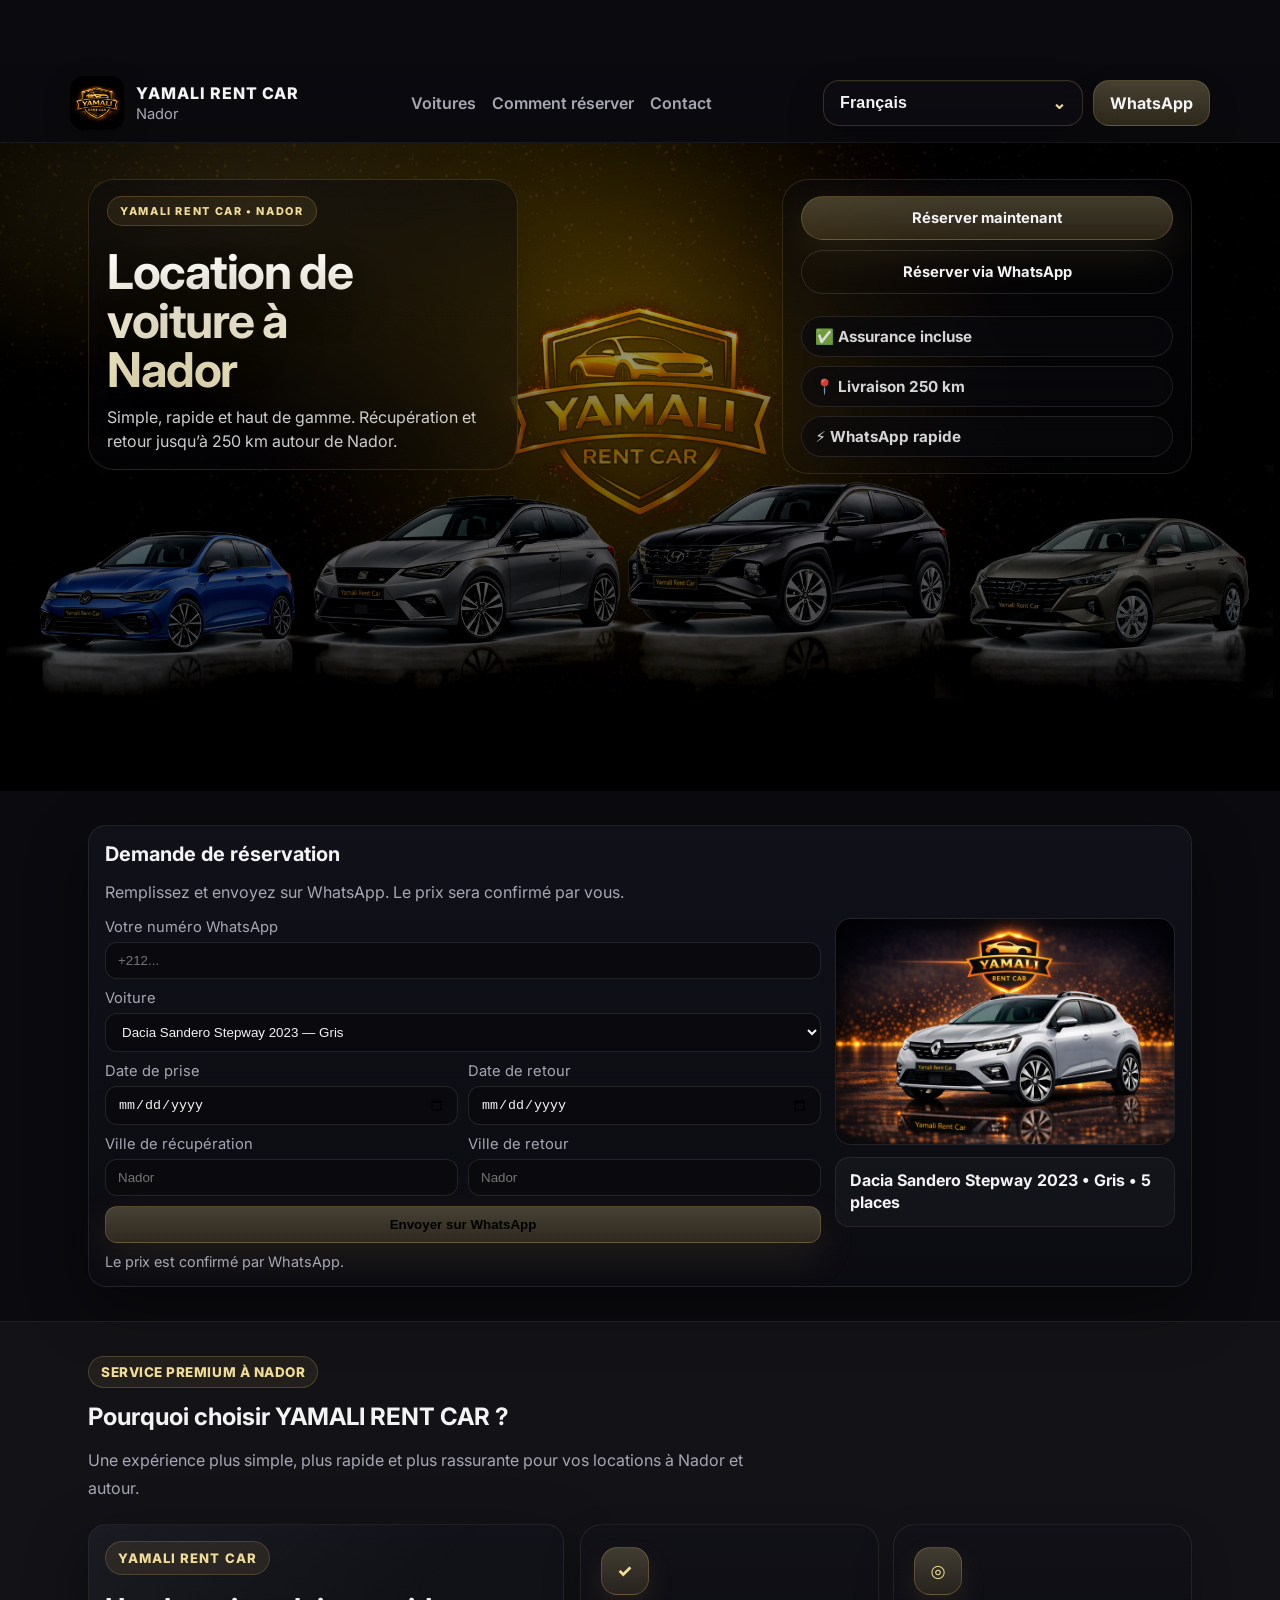
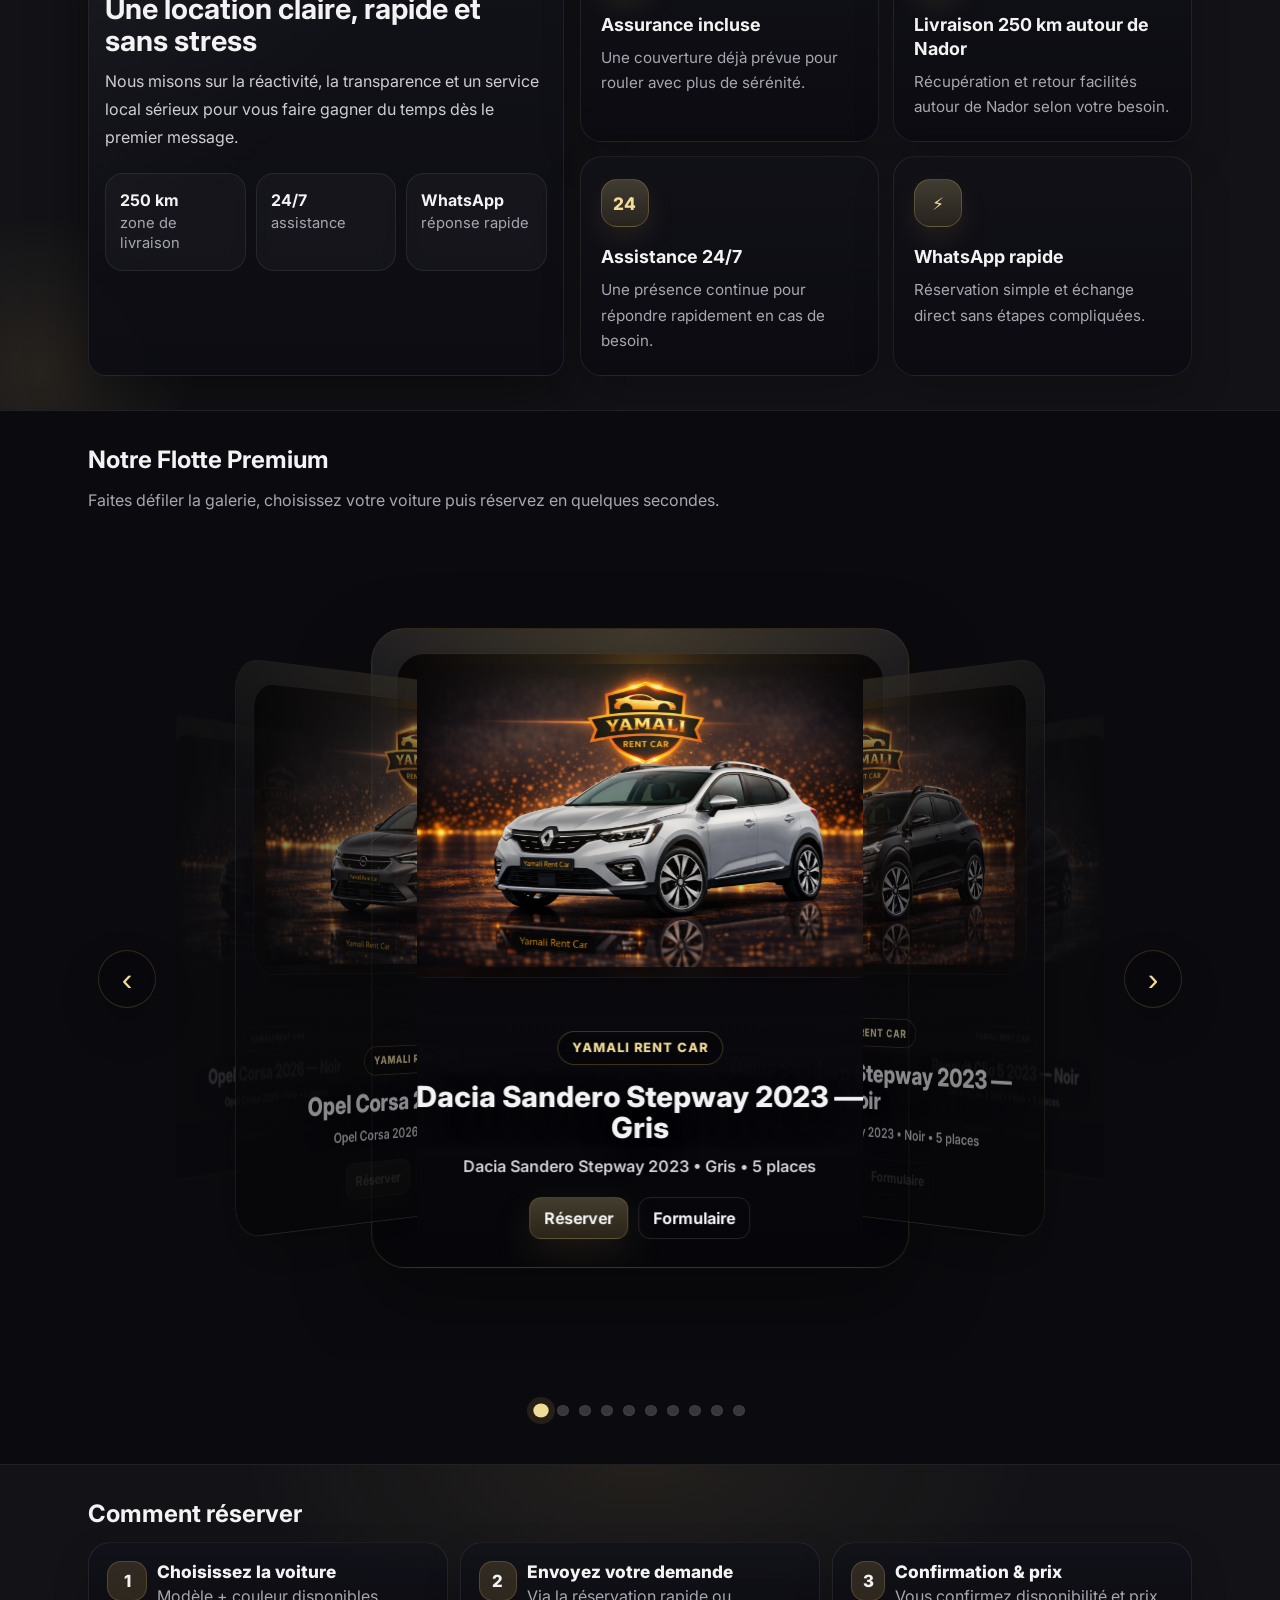
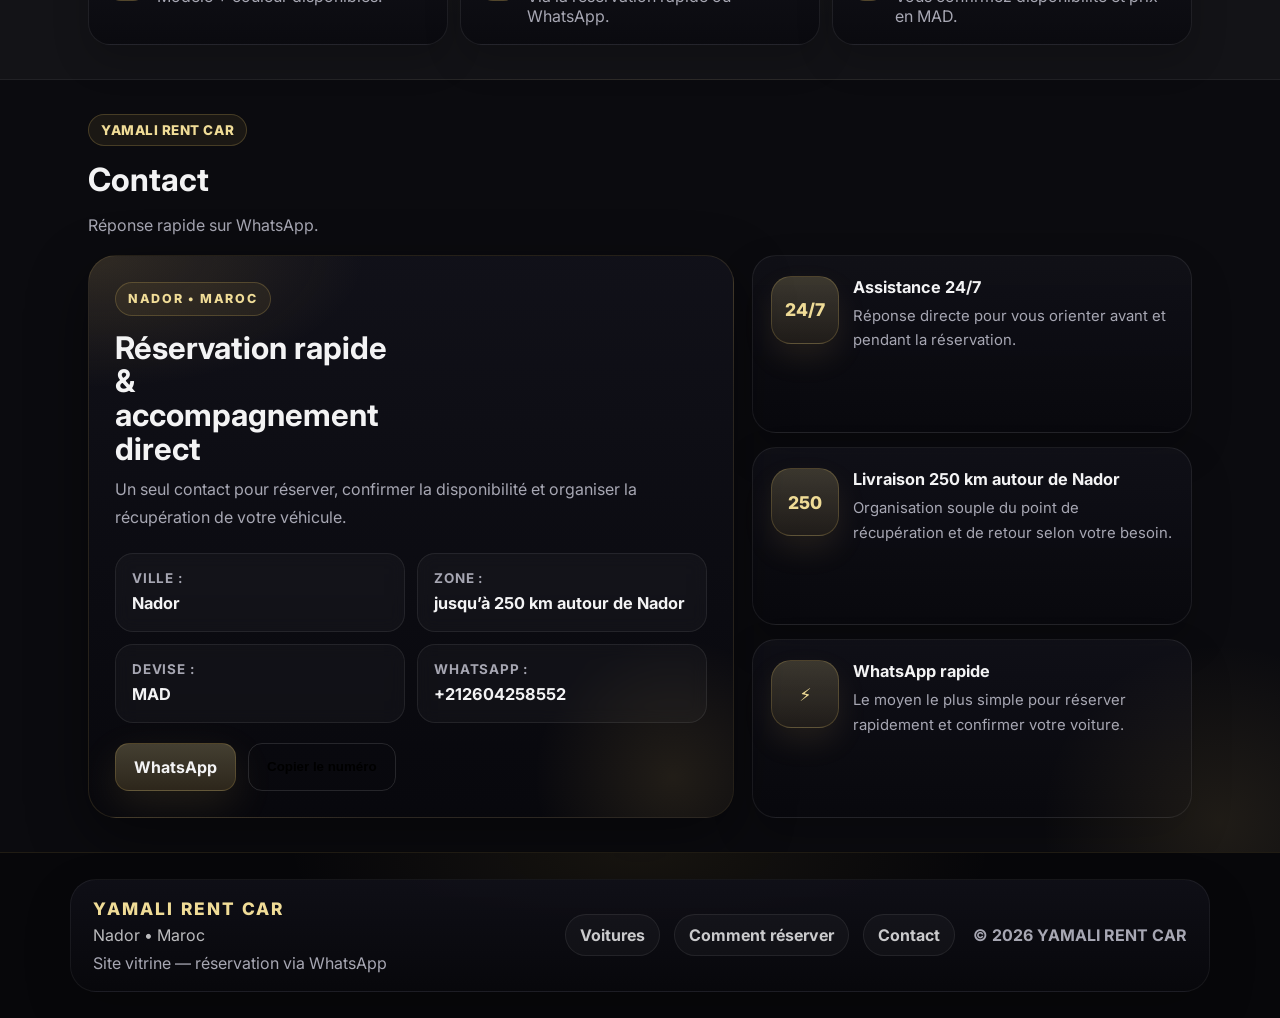
==== commit 41e4edac: "Add files via upload mise à jour" ====
--- a/index.html
+++ b/index.html
@@ -9,7 +9,7 @@
   <link rel="preconnect" href="https://fonts.googleapis.com">
   <link rel="preconnect" href="https://fonts.gstatic.com" crossorigin>
   <link href="https://fonts.googleapis.com/css2?family=Inter:wght@400;600;800&family=Noto+Kufi+Arabic:wght@400;600;800&display=swap" rel="stylesheet">
-  <link rel="stylesheet" href="styles.css?v=12" />
+  <link rel="stylesheet" href="styles.css?v=13" />
 </head>
 <body>
   <header class="header">
@@ -60,19 +60,26 @@
     <section class="heroCover" aria-label="Hero">
       <div class="heroCover__bg" role="img" aria-label="Showroom"></div>
       <div class="container heroCover__inner">
-        <div class="heroCover__panel">
-          <div class="heroCover__eyebrow">YAMALI RENT CAR • NADOR</div>
-          <h1 data-i18n="hero_title">Location de voiture à Nador</h1>
-          <p class="lead" data-i18n="hero_sub">Simple, rapide et haut de gamme. Récupération et retour jusqu’à 250 km autour de Nador.</p>
-          <div class="heroCover__cta">
-            <a class="btn btn--primary" href="#reserve" data-i18n="cta_reserve">Réserver maintenant</a>
-            <a class="btn btn--ghost" id="waHero" target="_blank" rel="noopener" href="https://wa.me/212604258552" data-i18n="cta_reserve_whatsapp">Réserver via WhatsApp</a>
-          </div>
-
-          <div class="badges">
-            <div class="badge" data-i18n="badge_1">✅ Assurance incluse</div>
-            <div class="badge" data-i18n="badge_2">📍 Livraison 250 km</div>
-            <div class="badge" data-i18n="badge_3">⚡ WhatsApp rapide</div>
+        <div class="heroCover__rail">
+          <div class="heroCover__panel heroCover__panel--left">
+            <div class="heroCover__eyebrow">YAMALI RENT CAR • NADOR</div>
+            <div class="heroCover__textWrap">
+              <h1 data-i18n="hero_title">Location de voiture à Nador</h1>
+              <p class="lead" data-i18n="hero_sub">Simple, rapide et haut de gamme. Récupération et retour jusqu’à 250 km autour de Nador.</p>
+            </div>
+          </div>
+
+          <div class="heroCover__panel heroCover__panel--right">
+            <div class="heroCover__cta">
+              <a class="btn btn--primary" href="#reserve" data-i18n="cta_reserve">Réserver maintenant</a>
+              <a class="btn btn--ghost" id="waHero" target="_blank" rel="noopener" href="https://wa.me/212604258552" data-i18n="cta_reserve_whatsapp">Réserver via WhatsApp</a>
+            </div>
+
+            <div class="badges">
+              <div class="badge" data-i18n="badge_1">✅ Assurance incluse</div>
+              <div class="badge" data-i18n="badge_2">📍 Livraison 250 km</div>
+              <div class="badge" data-i18n="badge_3">⚡ WhatsApp rapide</div>
+            </div>
           </div>
         </div>
       </div>
@@ -342,6 +349,6 @@
     </div>
   </footer>
 
-  <script src="script.js?v=12"></script>
+  <script src="script.js?v=13"></script>
 </body>
 </html>
--- a/styles.css
+++ b/styles.css
@@ -1263,3 +1263,146 @@
     font-size: .84rem;
   }
 }
+
+
+/* V13 – header restored + split hero left/right to keep center logo visible */
+.header{
+  background: rgba(11,11,15,.65);
+  border-bottom:1px solid rgba(255,255,255,.06);
+  box-shadow:none;
+}
+.header__inner{padding:12px 0;gap:12px}
+.brand{gap:12px}
+.brand__logo{width:54px;height:54px;border-radius:14px;box-shadow:0 8px 24px rgba(0,0,0,.35)}
+.brand__name{font-size:1rem;letter-spacing:.06em}
+.brand__city{font-size:.92rem;margin-top:2px}
+.nav{gap:16px}
+.nav a{font-size:1rem;color:var(--muted)}
+.actions{gap:10px}
+.langMenu{min-width:260px}
+.langMenu__trigger,.header .btn{min-height:46px;border-radius:16px;padding-inline:16px;font-size:1rem}
+.langMenu__trigger{background:linear-gradient(180deg, rgba(12,12,18,.90), rgba(12,12,18,.72))}
+.header .btn{box-shadow:0 14px 34px rgba(0,0,0,.12)}
+
+.heroCover{
+  min-height:72vh;
+  align-items:flex-start;
+  padding:28px 0 30px;
+}
+.heroCover__inner{
+  max-width:1140px;
+  width:100%;
+  padding-top:8px;
+}
+.heroCover__rail{
+  display:grid;
+  grid-template-columns:minmax(320px, 1.1fr) minmax(320px, .95fr);
+  gap:280px;
+  align-items:start;
+}
+.heroCover__panel{
+  padding:16px 18px;
+  border-radius:26px;
+  border:1px solid rgba(214,178,94,.16);
+  background:linear-gradient(180deg, rgba(9,9,14,.52), rgba(9,9,14,.26));
+  backdrop-filter:blur(11px);
+  box-shadow:0 18px 46px rgba(0,0,0,.18);
+}
+.heroCover__panel--left{max-width:430px}
+.heroCover__panel--right{max-width:420px;justify-self:end}
+.heroCover__eyebrow{
+  margin:0 0 12px;
+  min-height:30px;
+  padding:0 12px;
+  font-size:.68rem;
+  letter-spacing:.15em;
+}
+.heroCover__textWrap{display:grid;gap:10px}
+.heroCover h1{
+  margin:0;
+  max-width:10ch;
+  font-size:clamp(1.9rem, 4.2vw, 3rem);
+  line-height:1.02;
+  letter-spacing:-.03em;
+  white-space:normal;
+  text-shadow:0 18px 38px rgba(0,0,0,.34);
+}
+.lead{
+  margin:0;
+  max-width:100%;
+  font-size:1rem;
+  line-height:1.52;
+}
+.heroCover__cta{
+  display:flex;
+  flex-wrap:wrap;
+  gap:10px;
+  margin:0;
+}
+.heroCover__cta .btn{
+  min-height:44px;
+  border-radius:999px;
+  padding-inline:18px;
+  flex:1 1 190px;
+}
+.badges{
+  margin-top:12px;
+  display:flex;
+  flex-wrap:wrap;
+  gap:9px;
+}
+.badge{
+  width:100%;
+  justify-content:flex-start;
+  padding:10px 13px;
+  font-size:.95rem;
+  background:rgba(10,10,15,.52);
+}
+
+@media (max-width: 1300px){
+  .heroCover__rail{gap:220px}
+}
+
+@media (max-width: 1180px){
+  .heroCover__rail{gap:160px}
+}
+
+@media (max-width: 1080px){
+  .heroCover__rail{
+    grid-template-columns:1fr;
+    gap:14px;
+    max-width:760px;
+  }
+  .heroCover__panel--right{justify-self:start;max-width:760px}
+  .badge{width:auto}
+}
+
+@media (max-width: 980px){
+  .header__inner{padding:10px 0}
+  .langMenu{min-width:220px}
+  .heroCover{min-height:68vh;padding-top:22px}
+  .heroCover__panel{padding:16px}
+}
+
+@media (max-width: 720px){
+  .brand__text{display:block}
+  .brand__logo{width:42px;height:42px;border-radius:12px}
+  .brand__name{font-size:.88rem;letter-spacing:.08em}
+  .brand__city{font-size:.78rem}
+  .actions{width:100%;gap:10px;align-items:stretch}
+  .langMenu{min-width:0;flex:1 1 auto}
+  .langMenu__trigger,.header .btn{min-height:42px;border-radius:14px;padding-inline:12px;font-size:.92rem}
+  .heroCover{min-height:60vh;padding-top:16px}
+  .heroCover__rail{gap:12px}
+  .heroCover__panel{width:100%;padding:14px;border-radius:22px}
+  .heroCover__eyebrow{font-size:.64rem;min-height:28px}
+  .heroCover h1{font-size:clamp(1.7rem, 7vw, 2.4rem)}
+  .lead{font-size:.95rem}
+  .heroCover__cta .btn{flex:1 1 100%}
+  .badges{margin-top:10px}
+  .badge{width:100%;font-size:.88rem}
+}
+
+[dir="rtl"] .heroCover__panel--right{justify-self:start}
+[dir="rtl"] .heroCover__rail{direction:rtl}
+[dir="rtl"] .heroCover__textWrap,[dir="rtl"] .heroCover__cta,[dir="rtl"] .badges{direction:rtl}
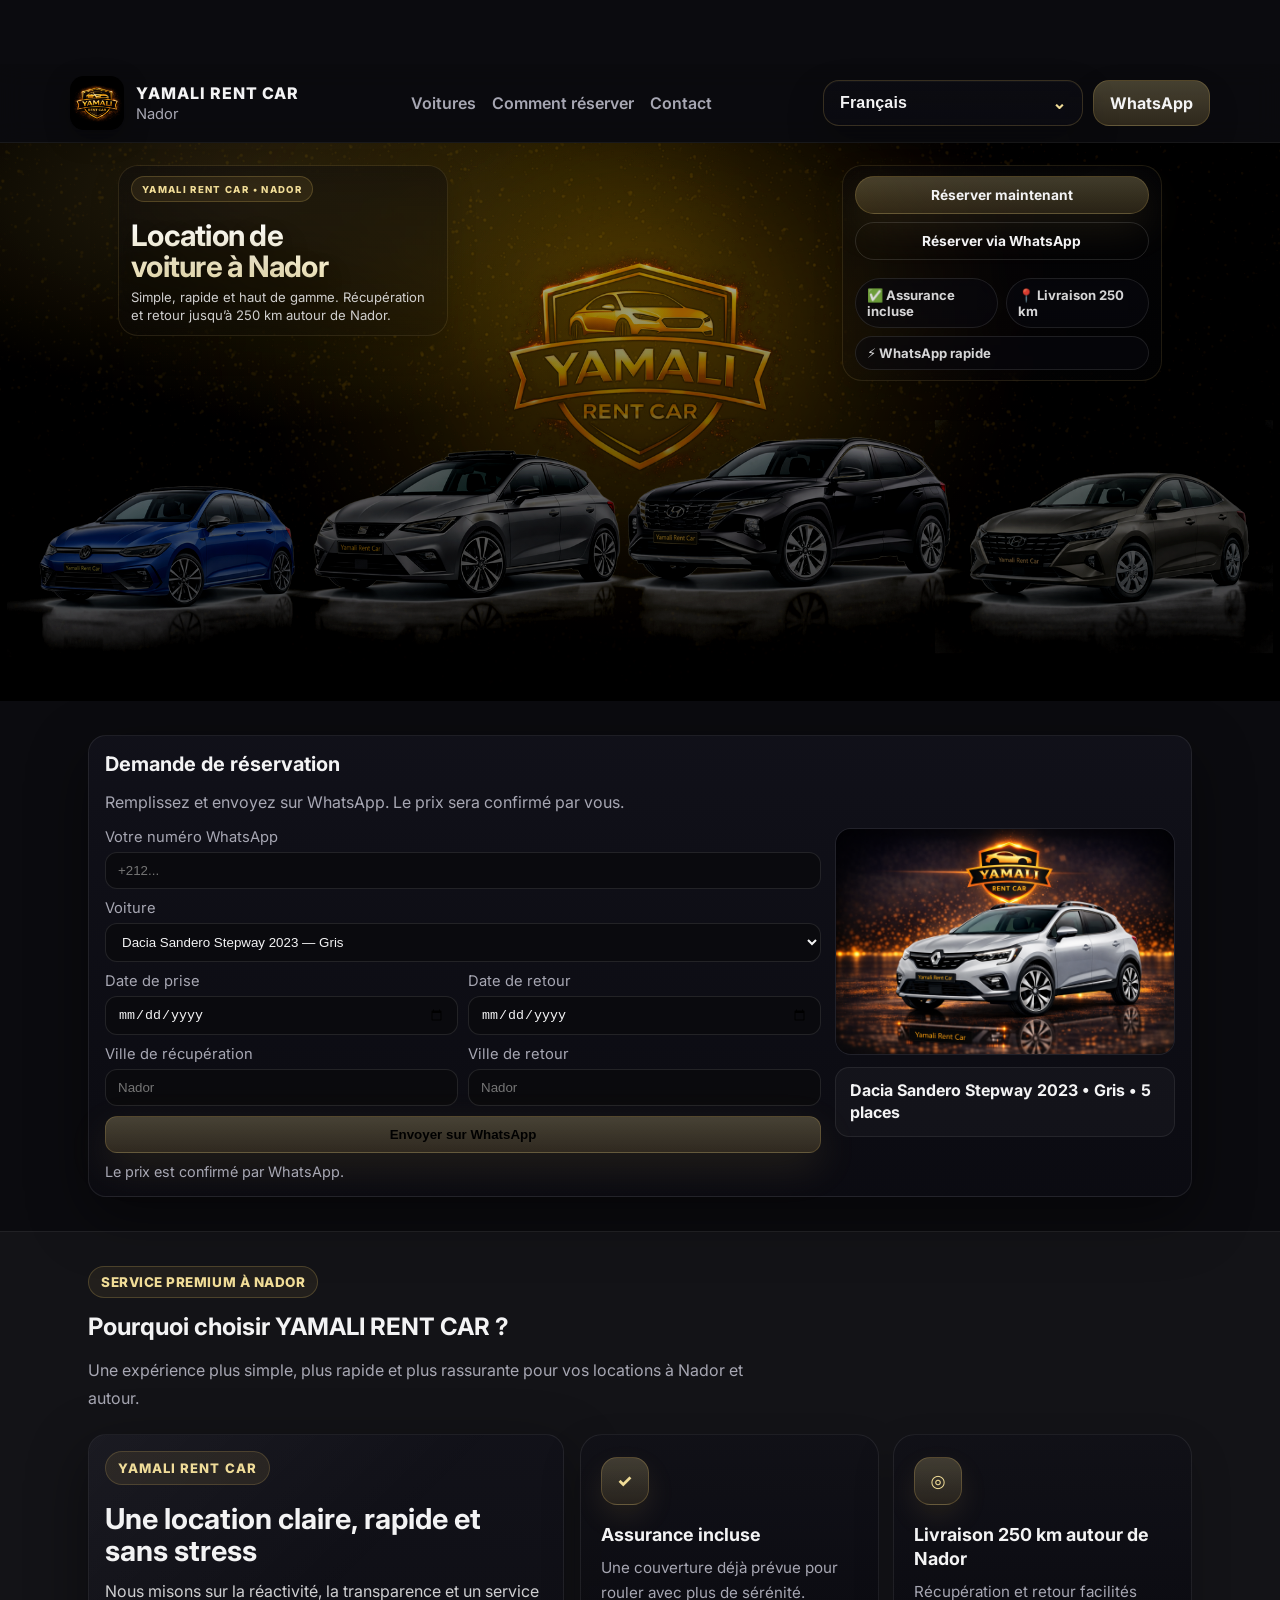
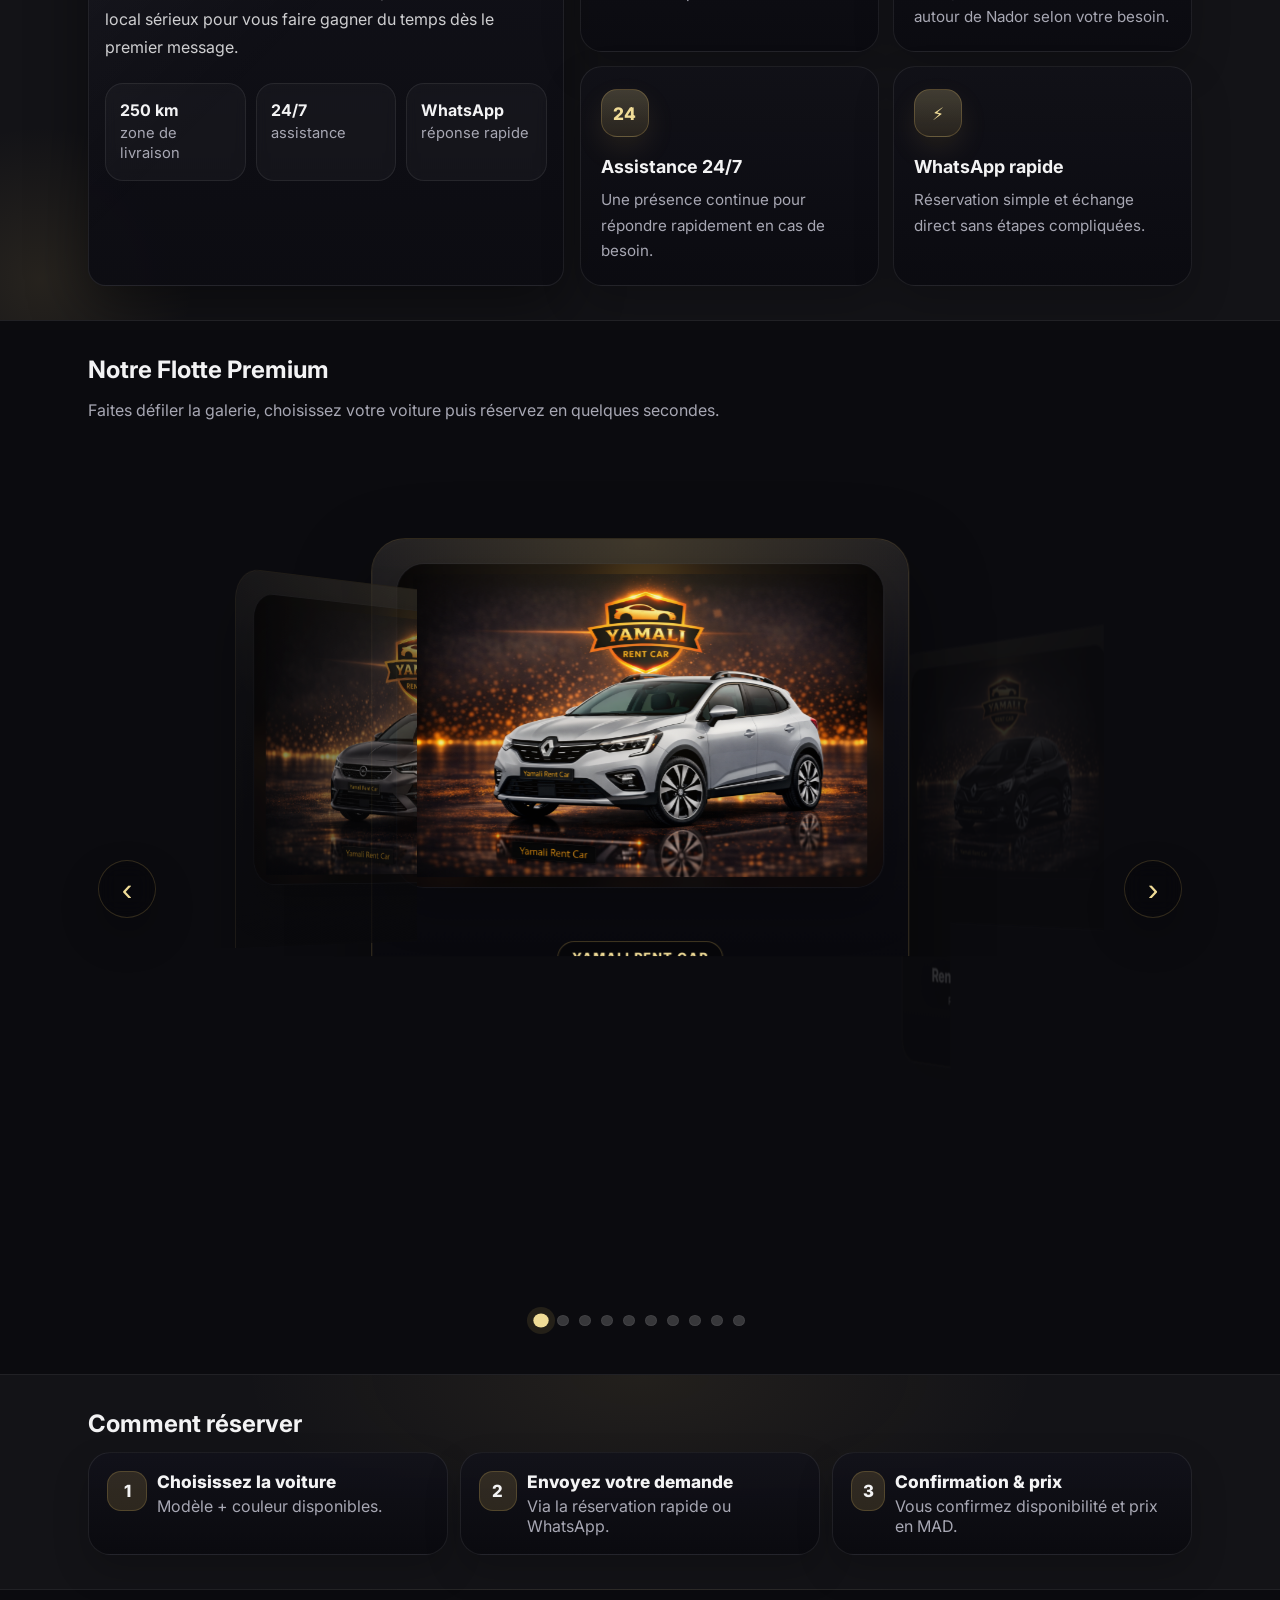
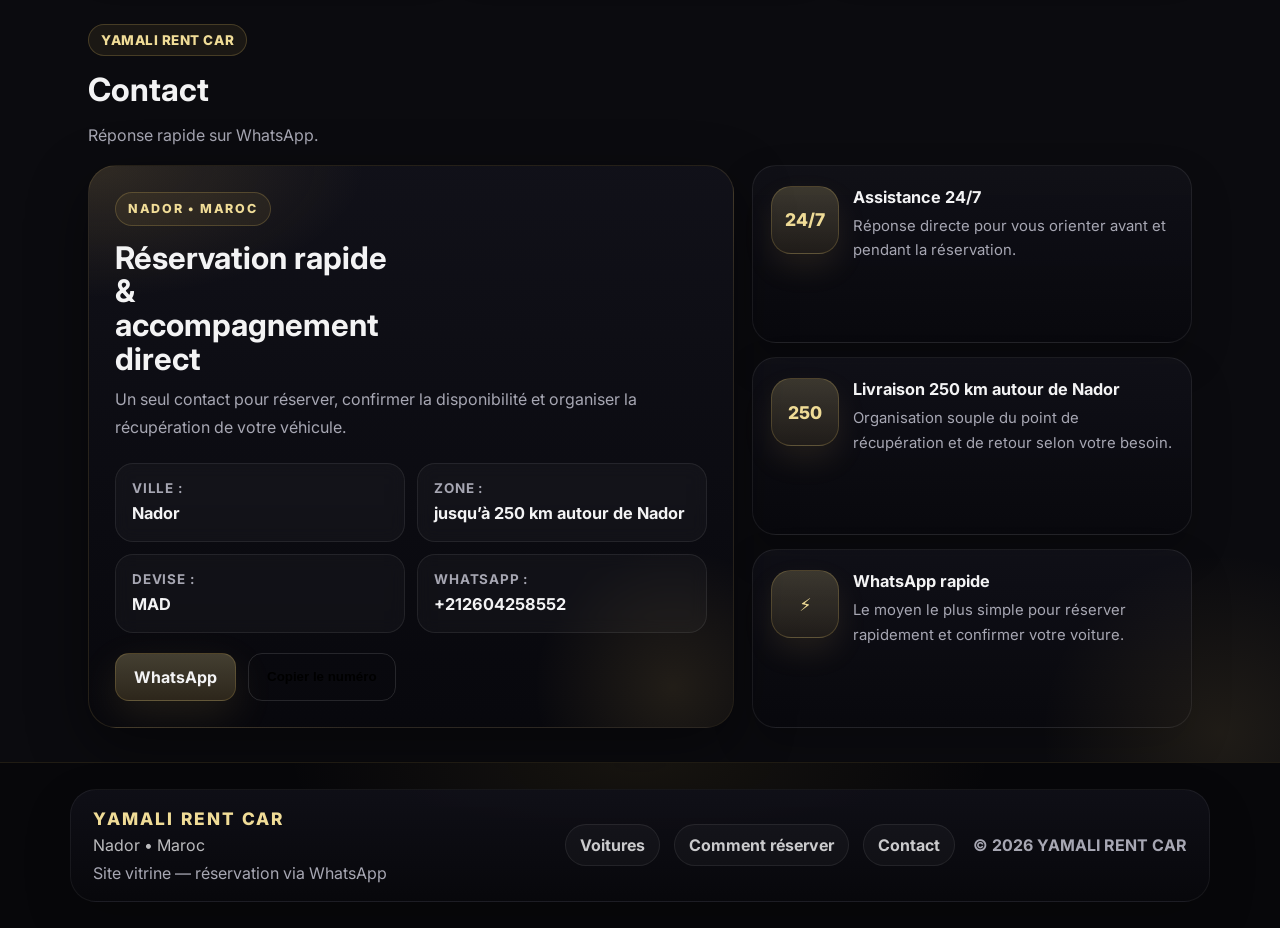
==== commit f7fc07eb: "Add files via upload mise à jour" ====
--- a/index.html
+++ b/index.html
@@ -9,7 +9,7 @@
   <link rel="preconnect" href="https://fonts.googleapis.com">
   <link rel="preconnect" href="https://fonts.gstatic.com" crossorigin>
   <link href="https://fonts.googleapis.com/css2?family=Inter:wght@400;600;800&family=Noto+Kufi+Arabic:wght@400;600;800&display=swap" rel="stylesheet">
-  <link rel="stylesheet" href="styles.css?v=13" />
+  <link rel="stylesheet" href="styles.css?v=14" />
 </head>
 <body>
   <header class="header">
@@ -349,6 +349,6 @@
     </div>
   </footer>
 
-  <script src="script.js?v=13"></script>
+  <script src="script.js?v=14"></script>
 </body>
 </html>
--- a/styles.css
+++ b/styles.css
@@ -1285,86 +1285,88 @@
 .header .btn{box-shadow:0 14px 34px rgba(0,0,0,.12)}
 
 .heroCover{
-  min-height:72vh;
+  min-height:62vh;
   align-items:flex-start;
-  padding:28px 0 30px;
+  padding:18px 0 18px;
 }
 .heroCover__inner{
-  max-width:1140px;
+  max-width:1080px;
   width:100%;
-  padding-top:8px;
+  padding-top:4px;
 }
 .heroCover__rail{
   display:grid;
-  grid-template-columns:minmax(320px, 1.1fr) minmax(320px, .95fr);
-  gap:280px;
+  grid-template-columns:minmax(260px, .9fr) minmax(240px, .76fr);
+  gap:180px;
   align-items:start;
 }
 .heroCover__panel{
-  padding:16px 18px;
-  border-radius:26px;
-  border:1px solid rgba(214,178,94,.16);
-  background:linear-gradient(180deg, rgba(9,9,14,.52), rgba(9,9,14,.26));
-  backdrop-filter:blur(11px);
-  box-shadow:0 18px 46px rgba(0,0,0,.18);
-}
-.heroCover__panel--left{max-width:430px}
-.heroCover__panel--right{max-width:420px;justify-self:end}
+  padding:10px 12px;
+  border-radius:20px;
+  border:1px solid rgba(214,178,94,.14);
+  background:linear-gradient(180deg, rgba(9,9,14,.42), rgba(9,9,14,.18));
+  backdrop-filter:blur(8px);
+  box-shadow:0 12px 30px rgba(0,0,0,.16);
+}
+.heroCover__panel--left{max-width:330px}
+.heroCover__panel--right{max-width:320px;justify-self:end}
 .heroCover__eyebrow{
-  margin:0 0 12px;
-  min-height:30px;
-  padding:0 12px;
-  font-size:.68rem;
-  letter-spacing:.15em;
-}
-.heroCover__textWrap{display:grid;gap:10px}
+  margin:0 0 8px;
+  min-height:26px;
+  padding:0 10px;
+  font-size:.6rem;
+  letter-spacing:.14em;
+}
+.heroCover__textWrap{display:grid;gap:6px}
 .heroCover h1{
   margin:0;
-  max-width:10ch;
-  font-size:clamp(1.9rem, 4.2vw, 3rem);
-  line-height:1.02;
-  letter-spacing:-.03em;
+  max-width:11ch;
+  font-size:clamp(1.2rem, 2.4vw, 1.85rem);
+  line-height:1.04;
+  letter-spacing:-.025em;
   white-space:normal;
-  text-shadow:0 18px 38px rgba(0,0,0,.34);
+  text-shadow:0 14px 30px rgba(0,0,0,.28);
 }
 .lead{
   margin:0;
   max-width:100%;
-  font-size:1rem;
-  line-height:1.52;
+  font-size:.82rem;
+  line-height:1.42;
 }
 .heroCover__cta{
   display:flex;
   flex-wrap:wrap;
-  gap:10px;
+  gap:8px;
   margin:0;
 }
 .heroCover__cta .btn{
-  min-height:44px;
+  min-height:38px;
   border-radius:999px;
-  padding-inline:18px;
-  flex:1 1 190px;
+  padding-inline:14px;
+  flex:1 1 145px;
+  font-size:.86rem;
 }
 .badges{
-  margin-top:12px;
-  display:flex;
-  flex-wrap:wrap;
-  gap:9px;
+  margin-top:8px;
+  display:grid;
+  grid-template-columns:repeat(2, minmax(0,1fr));
+  gap:8px;
 }
 .badge{
   width:100%;
   justify-content:flex-start;
-  padding:10px 13px;
-  font-size:.95rem;
-  background:rgba(10,10,15,.52);
-}
+  padding:8px 11px;
+  font-size:.82rem;
+  background:rgba(10,10,15,.48);
+}
+.badge:last-child{grid-column:1 / -1}
 
 @media (max-width: 1300px){
-  .heroCover__rail{gap:220px}
+  .heroCover__rail{gap:150px}
 }
 
 @media (max-width: 1180px){
-  .heroCover__rail{gap:160px}
+  .heroCover__rail{gap:100px}
 }
 
 @media (max-width: 1080px){
@@ -1380,8 +1382,8 @@
 @media (max-width: 980px){
   .header__inner{padding:10px 0}
   .langMenu{min-width:220px}
-  .heroCover{min-height:68vh;padding-top:22px}
-  .heroCover__panel{padding:16px}
+  .heroCover{min-height:58vh;padding-top:18px}
+  .heroCover__panel{padding:14px}
 }
 
 @media (max-width: 720px){
@@ -1392,14 +1394,14 @@
   .actions{width:100%;gap:10px;align-items:stretch}
   .langMenu{min-width:0;flex:1 1 auto}
   .langMenu__trigger,.header .btn{min-height:42px;border-radius:14px;padding-inline:12px;font-size:.92rem}
-  .heroCover{min-height:60vh;padding-top:16px}
+  .heroCover{min-height:56vh;padding-top:14px}
   .heroCover__rail{gap:12px}
   .heroCover__panel{width:100%;padding:14px;border-radius:22px}
   .heroCover__eyebrow{font-size:.64rem;min-height:28px}
-  .heroCover h1{font-size:clamp(1.7rem, 7vw, 2.4rem)}
-  .lead{font-size:.95rem}
-  .heroCover__cta .btn{flex:1 1 100%}
-  .badges{margin-top:10px}
+  .heroCover h1{font-size:clamp(1.55rem, 6.4vw, 2.1rem)}
+  .lead{font-size:.9rem}
+  .heroCover__cta .btn{flex:1 1 100%;font-size:.92rem}
+  .badges{margin-top:10px;display:flex}
   .badge{width:100%;font-size:.88rem}
 }
 
